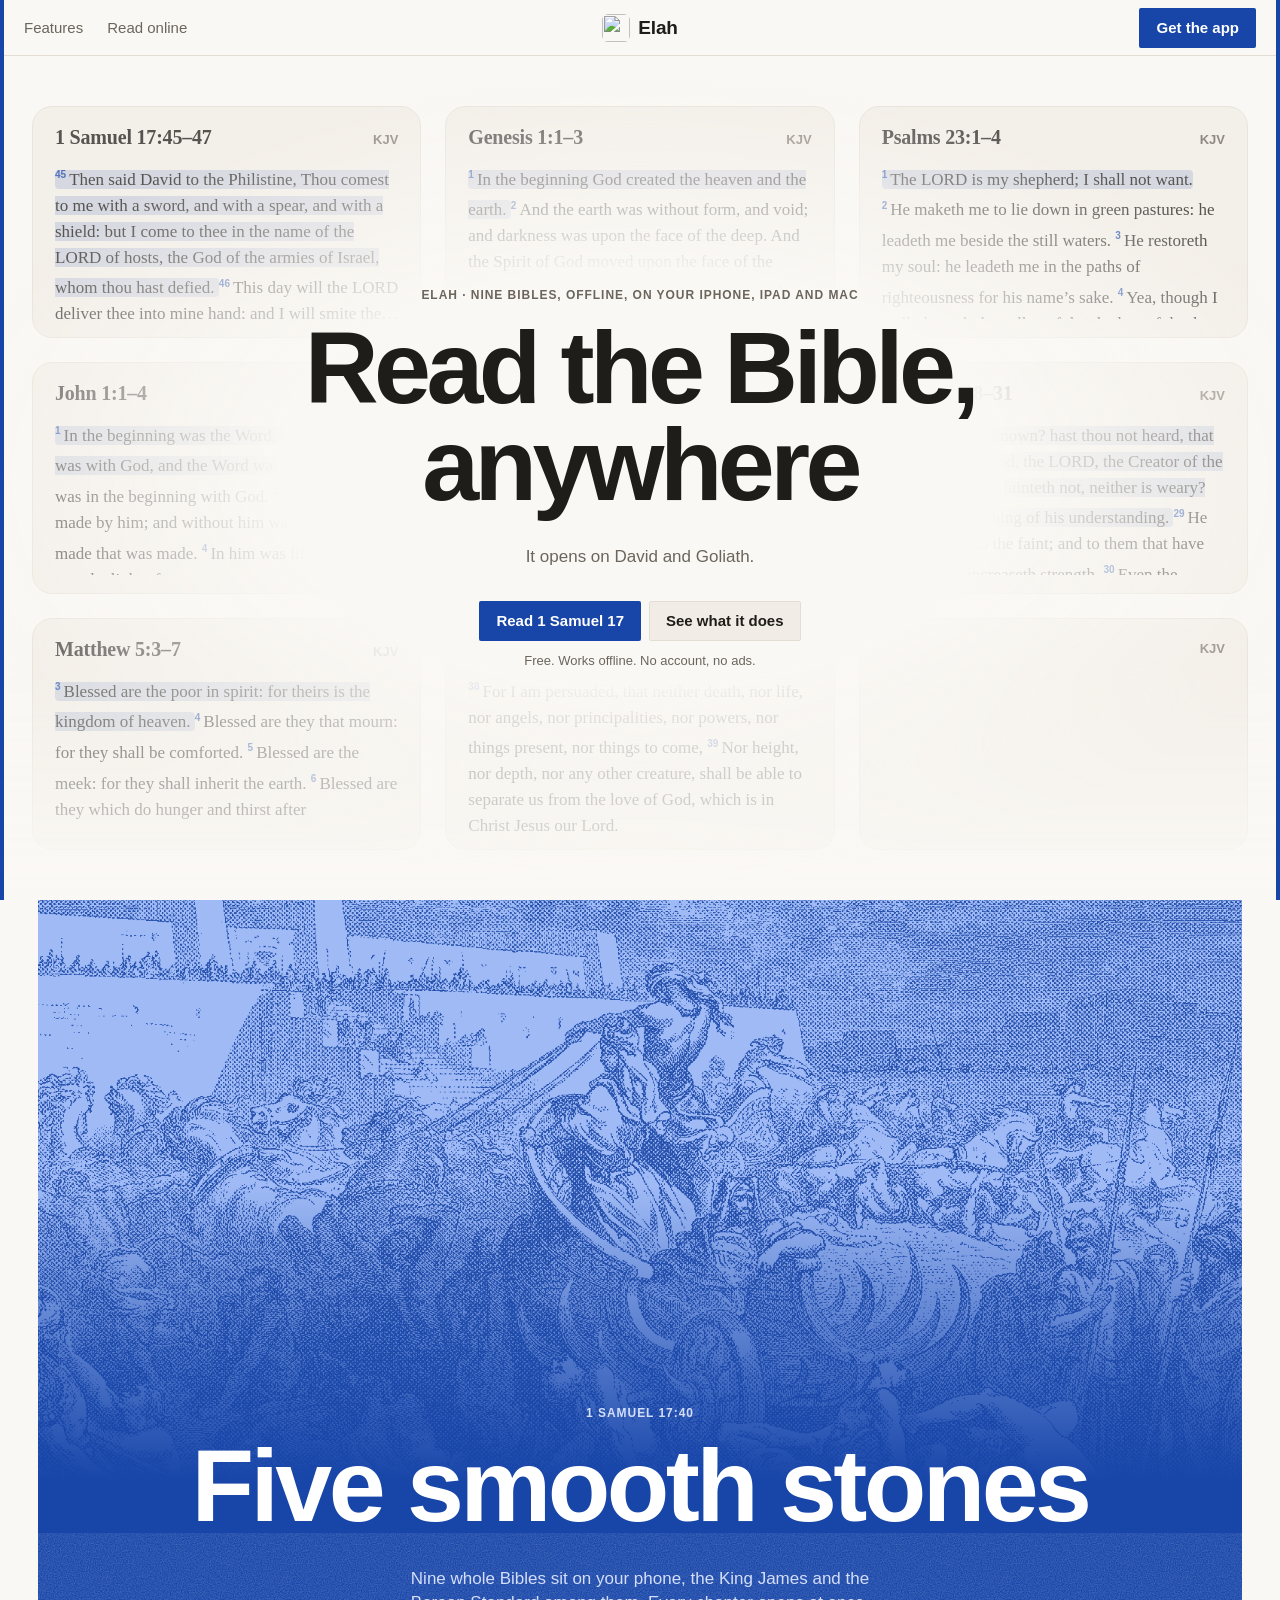
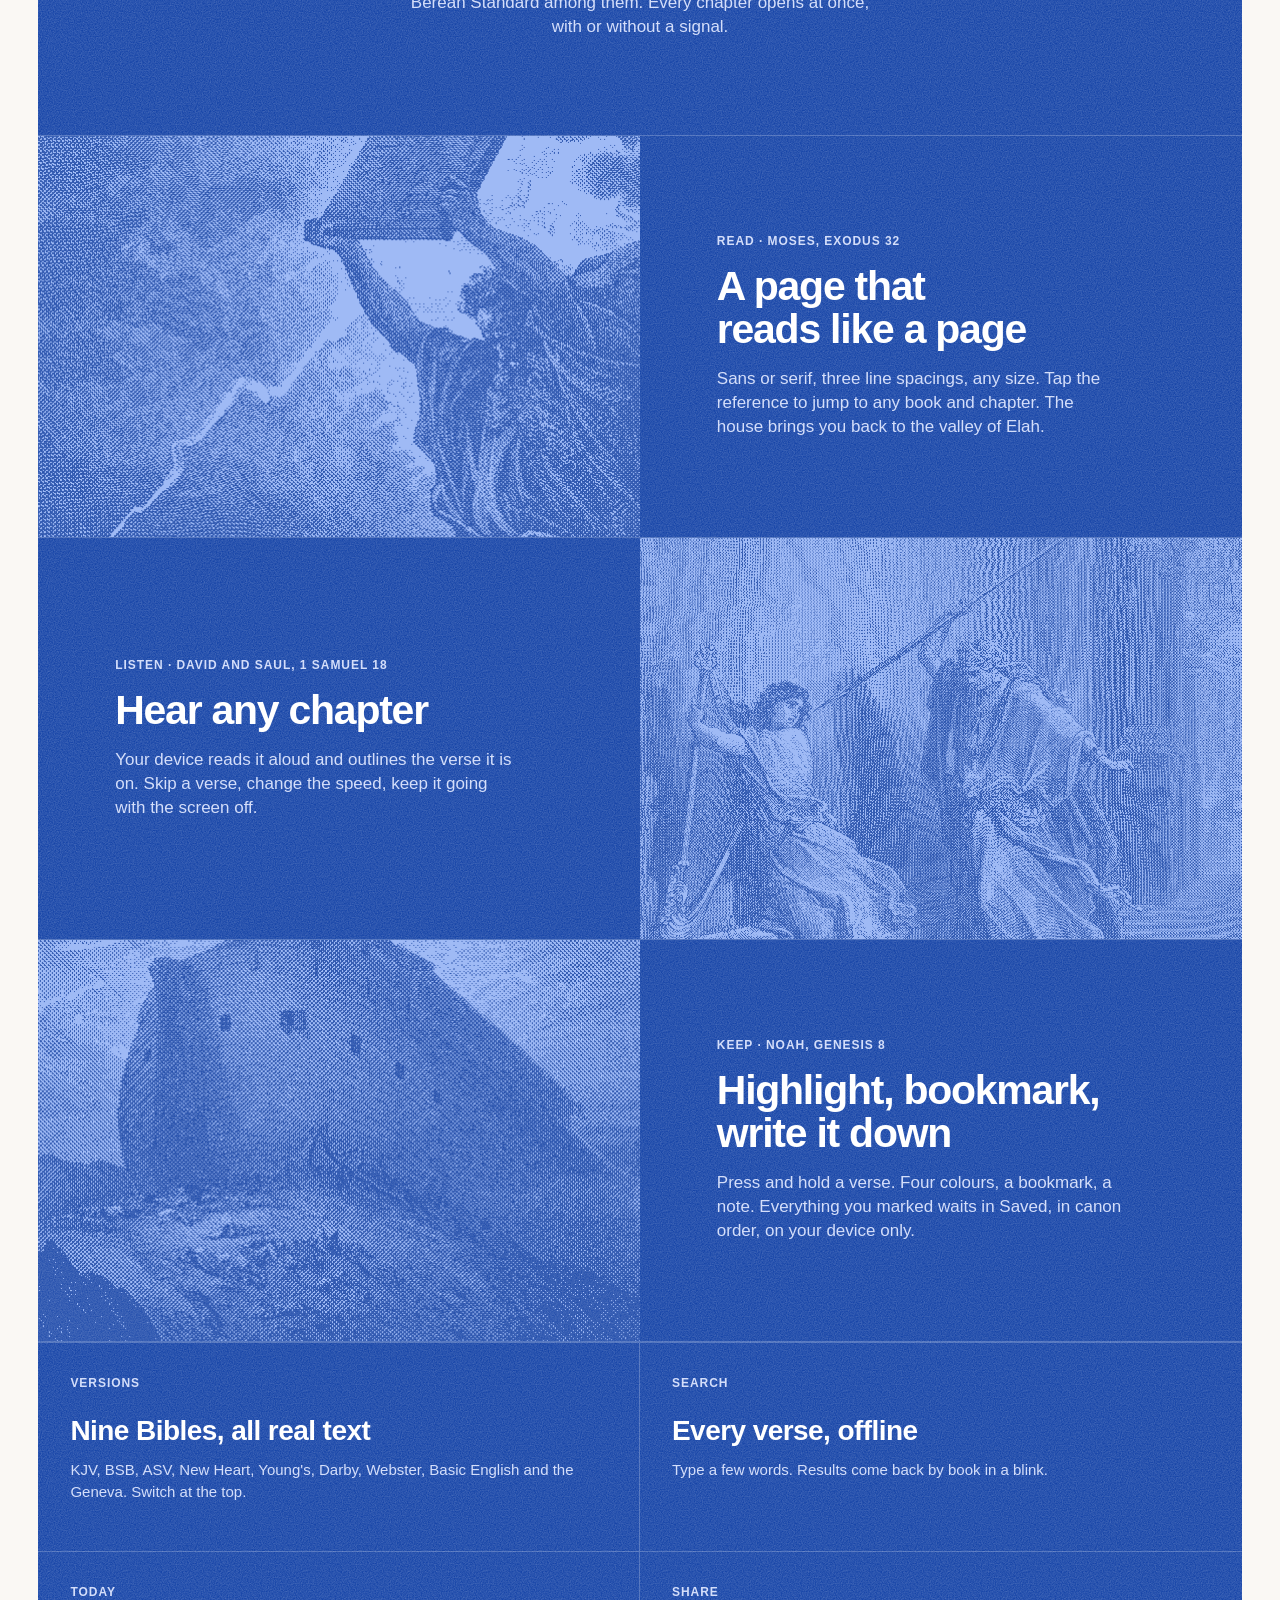
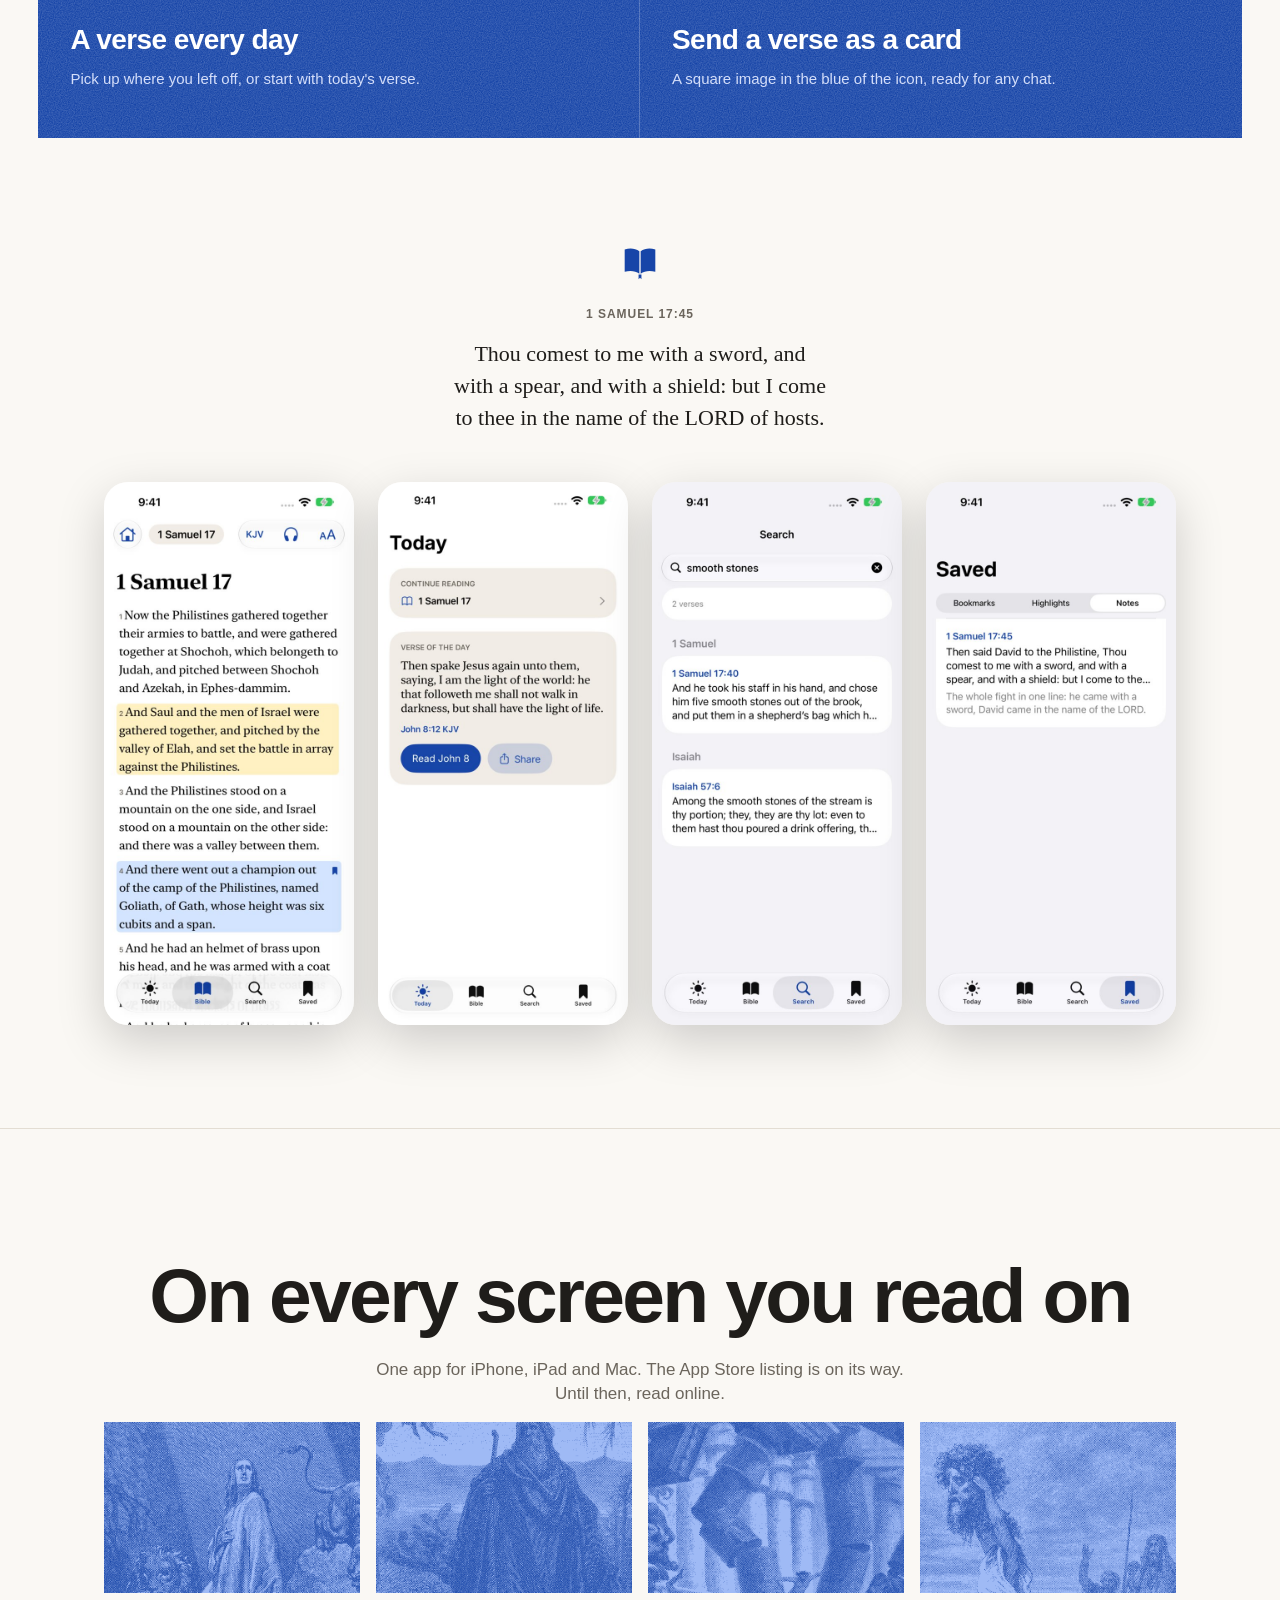
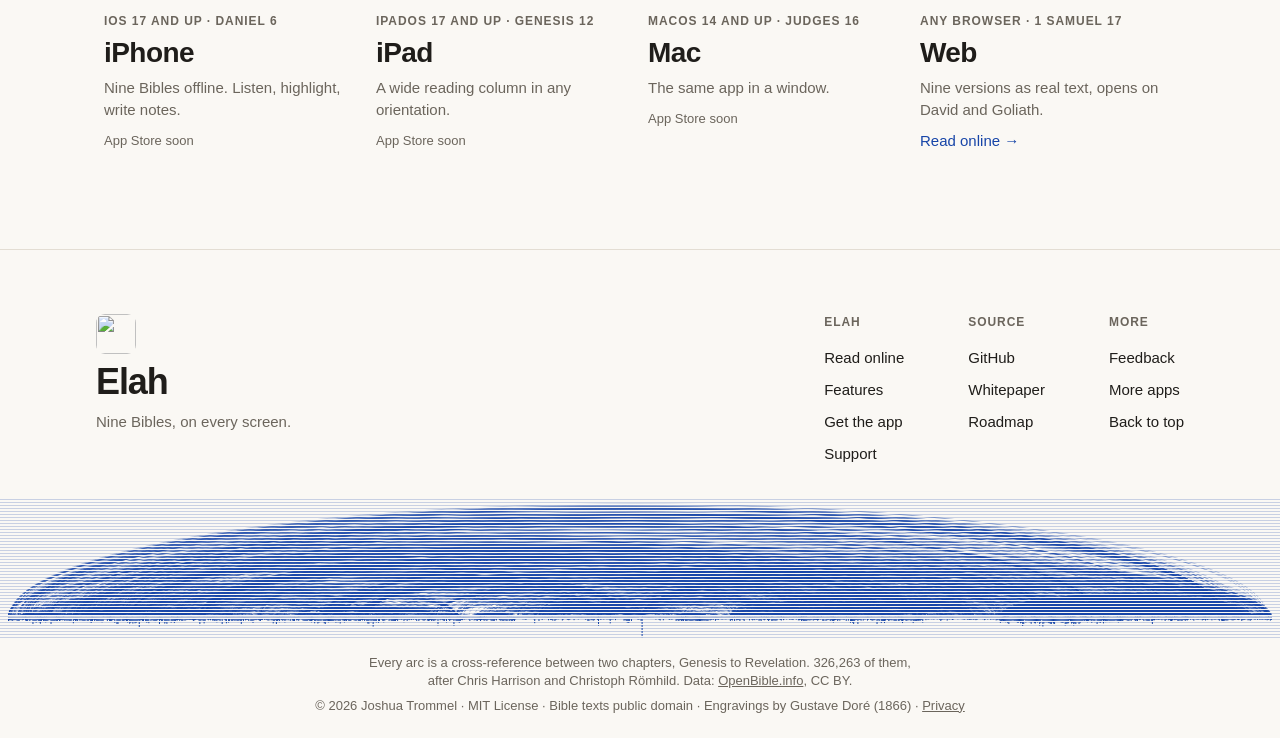
==== landing/index.html @ 19e059cd "Landing: the reader behind the hero, system font Real King James passages from the app's own text fi" ====
<!DOCTYPE html>
<html lang="en">
<head>
<meta charset="UTF-8">
<meta name="viewport" content="width=device-width, initial-scale=1.0, viewport-fit=cover">
<title>Elah. Nine Bibles, offline, on your iPhone, iPad and Mac.</title>
<meta name="description" content="Nine Bibles, offline, for iPhone, iPad and Mac: the King James, the Berean Standard and seven more. It opens on David and Goliath. Highlight, bookmark and add notes, search every verse, listen to any chapter. No account, no ads.">
<meta name="color-scheme" content="light dark">
<meta name="theme-color" content="#faf8f4" media="(prefers-color-scheme: light)">
<meta name="theme-color" content="#171614" media="(prefers-color-scheme: dark)">
<link rel="canonical" href="https://elah.jaybulb.com/">
<link rel="icon" href="favicon.svg" type="image/svg+xml">
<link rel="icon" href="favicon-32.png" sizes="32x32" type="image/png">
<link rel="apple-touch-icon" href="apple-touch-icon.png">
<meta property="og:type" content="website">
<meta property="og:site_name" content="Elah">
<meta property="og:title" content="Elah. Nine Bibles, offline, on your iPhone, iPad and Mac.">
<meta property="og:description" content="Opens on David and Goliath. Offline, no account, no ads.">
<meta property="og:url" content="https://elah.jaybulb.com/">
<meta name="twitter:card" content="summary">
<link rel="preload" href="fonts/ElahSans-Bold.woff2" as="font" type="font/woff2" crossorigin>
<link rel="stylesheet" href="tokens.css">
<link rel="stylesheet" href="landing.css">
<link rel="stylesheet" href="hero.css?v=1">
<script src="landing.js" defer></script>
</head>
<body>

<header class="nav" aria-label="Site">
  <nav class="nav-links" aria-label="Main">
    <a href="#features">Features</a>
    <a href="read">Read online</a>
  </nav>
  <a class="nav-brand" href="#top" aria-label="Elah home"><img src="icon.svg" alt="" width="28" height="28"><span>Elah</span></a>
  <div class="nav-end">
    <a class="btn btn-solid" href="#get">Get the app</a>
  </div>
</header>

<!-- Art, dithered to halftone by hand from Gustave Doré's Bible engravings (1866, public domain, via Wikimedia Commons):
     David Slays Goliath, Saul Attempts to Kill David, David Shows Saul How He Spared His Life, David Mourns the Death of Absalom. -->
<main id="top">
<section class="hero" id="hero">
  <div class="hero-bg" aria-hidden="true" inert><div class="ewall" id="ewall"></div></div>
  <div class="wrap center hero-copy">
    <p class="label">Elah &middot; Nine Bibles, offline, on your iPhone, iPad and Mac</p>
    <h1><a href="read">Read the Bible, anywhere</a></h1>
    <p class="lead">It opens on David and Goliath.</p>
    <div class="cta">
      <a class="btn btn-solid" href="read">Read 1 Samuel 17</a>
      <a class="btn btn-ghost" href="#features">See what it does</a>
    </div>
    <p class="fine">Free. Works offline. No account, no ads.</p>
  </div>
</section>

<section class="band" id="features">
  <div class="band-head">
    <div class="art band-art" style="--img: url(art/ammonites.png)" aria-hidden="true"></div>
    <div class="band-copy reveal">
      <p class="label">1 Samuel 17:40</p>
      <h2>Five smooth stones</h2>
      <p>Nine whole Bibles sit on your phone, the King James and the Berean Standard among them. Every chapter opens at once, with or without a signal.</p>
    </div>
  </div>
  <div class="frows">
    <article class="frow reveal"><div class="art" style="--img: url(art/c-moses.png)" aria-hidden="true"></div><div><p class="label">Read &middot; Moses, Exodus 32</p><h3>A page that reads like a page</h3><p>Sans or serif, three line spacings, any size. Tap the reference to jump to any book and chapter. The house brings you back to the valley of Elah.</p></div></article>
    <article class="frow reveal"><div class="art" style="--img: url(art/saul.png)" aria-hidden="true"></div><div><p class="label">Listen &middot; David and Saul, 1 Samuel 18</p><h3>Hear any chapter</h3><p>Your device reads it aloud and outlines the verse it is on. Skip a verse, change the speed, keep it going with the screen off.</p></div></article>
    <article class="frow reveal"><div class="art" style="--img: url(art/c-noah.png)" aria-hidden="true"></div><div><p class="label">Keep &middot; Noah, Genesis 8</p><h3>Highlight, bookmark, write it down</h3><p>Press and hold a verse. Four colours, a bookmark, a note. Everything you marked waits in Saved, in canon order, on your device only.</p></div></article>
  </div>
  <div class="cells">
      <article class="cell reveal"><p class="label">Versions</p><h3>Nine Bibles, all real text</h3><p>KJV, BSB, ASV, New Heart, Young's, Darby, Webster, Basic English and the Geneva. Switch at the top.</p></article>
      <article class="cell reveal"><p class="label">Search</p><h3>Every verse, offline</h3><p>Type a few words. Results come back by book in a blink.</p></article>
      <article class="cell reveal"><p class="label">Today</p><h3>A verse every day</h3><p>Pick up where you left off, or start with today's verse.</p></article>
      <article class="cell reveal"><p class="label">Share</p><h3>Send a verse as a card</h3><p>A square image in the blue of the icon, ready for any chat.</p></article>
  </div>
</section>

<section class="sec field" id="screens">
  <div class="wrap center">
    <div class="reveal">
      <i class="mark" aria-hidden="true"></i>
      <p class="label">1 Samuel 17:45</p>
      <p class="verse">Thou comest to me with a sword, and with a spear, and with a shield: but I come to thee in the name of the LORD of hosts.</p>
    </div>
  </div>
  <div class="shots reveal">
    <picture><source media="(prefers-color-scheme: dark)" srcset="shots/dark-bible.jpg"><img src="shots/light-bible.jpg" alt="1 Samuel 17 in the reader, with a highlight and a bookmark" width="600" height="1304" loading="lazy"></picture>
    <picture><source media="(prefers-color-scheme: dark)" srcset="shots/dark-today.jpg"><img src="shots/light-today.jpg" alt="Today: continue reading and the verse of the day" width="600" height="1304" loading="lazy"></picture>
    <picture><source media="(prefers-color-scheme: dark)" srcset="shots/dark-search.jpg"><img src="shots/light-search.jpg" alt="Search for smooth stones" width="600" height="1304" loading="lazy"></picture>
    <picture><source media="(prefers-color-scheme: dark)" srcset="shots/dark-saved.jpg"><img src="shots/light-saved.jpg" alt="Saved notes" width="600" height="1304" loading="lazy"></picture>
  </div>
</section>

<section class="sec plats" id="get">
  <div class="wrap center">
    <p class="label reveal">Get it</p>
    <h2 class="reveal">On every screen you read on</h2>
    <p class="body reveal">One app for iPhone, iPad and Mac. The App Store listing is on its way. Until then, read online.</p>
    <div class="prods">
      <article class="prod reveal"><div class="art prod-art" style="--img: url(art/c-daniel.png)" aria-hidden="true"></div><p class="label">iOS 17 and up &middot; Daniel 6</p><h3>iPhone</h3><p>Nine Bibles offline. Listen, highlight, write notes.</p><span class="soon">App Store soon</span></article>
      <article class="prod reveal"><div class="art prod-art" style="--img: url(art/c-abraham.png)" aria-hidden="true"></div><p class="label">iPadOS 17 and up &middot; Genesis 12</p><h3>iPad</h3><p>A wide reading column in any orientation.</p><span class="soon">App Store soon</span></article>
      <article class="prod reveal"><div class="art prod-art" style="--img: url(art/c-samson.png)" aria-hidden="true"></div><p class="label">macOS 14 and up &middot; Judges 16</p><h3>Mac</h3><p>The same app in a window.</p><span class="soon">App Store soon</span></article>
      <article class="prod reveal"><div class="art prod-art" style="--img: url(art/c-david.png)" aria-hidden="true"></div><p class="label">Any browser &middot; 1 Samuel 17</p><h3>Web</h3><p>Nine versions as real text, opens on David and Goliath.</p><a href="read">Read online &rarr;</a></article>
    </div>
  </div>
</section>
</main>

<footer class="foot" id="footer">
  <div class="foot-top">
    <div class="foot-brand"><img src="icon.svg" alt="" width="40" height="40"><b>Elah</b><p>Nine Bibles, on every screen.</p></div>
    <nav class="foot-cols" aria-label="Footer">
      <div><p class="label">Elah</p><a href="read">Read online</a><a href="#features">Features</a><a href="#get">Get the app</a><a href="support">Support</a></div>
      <div><p class="label">Source</p><a href="https://github.com/nulljosh/elah">GitHub</a><a href="https://github.com/nulljosh/elah/blob/main/WHITEPAPER.md">Whitepaper</a><a href="https://github.com/nulljosh/elah/blob/main/docs/roadmap.md">Roadmap</a></div>
      <div><p class="label">More</p><a href="mailto:trommatic@icloud.com?subject=Elah">Feedback</a><a href="https://jaybulb.com">More apps</a><a href="#top">Back to top</a></div>
    </nav>
  </div>
  <figure class="xref">
    <div class="word-band arc-band" aria-hidden="true"><canvas class="word-canvas"></canvas></div>
    <figcaption>Every arc is a cross-reference between two chapters, Genesis to Revelation. 326,263 of them, after Chris Harrison and Christoph Römhild. Data: <a href="https://www.openbible.info/labs/cross-references/">OpenBible.info</a>, CC BY.</figcaption>
  </figure>
  <p class="legal">&copy; 2026 Joshua Trommel &middot; MIT License &middot; Bible texts public domain &middot; Engravings by Gustave Doré (1866) &middot; <a href="privacy">Privacy</a></p>
</footer>

<script src="footer-band.js" defer></script>
<script src="hero.js?v=1" defer></script>
</body>
</html>
---- landing/tokens.css ----
/* Elah design tokens. One source for the landing and the docs; app/Sources/Theme.swift mirrors these.
   Shared system: 8 point grid, one radius set, 48 point capsule controls. The accent is the only colour Elah owns. */

:root {
  /* colour */
  --accent: #1745a8;          /* actions, links, focus ring; 8:1 on paper */
  --btn: #1745a8;             /* solid buttons, white label */
  --frame: #1745a8;
  --band: #1745a8;            /* full-bleed blue sections */
  --band-sub: #d4defa;        /* secondary text on the band, AA */
  --band-art: #9fbaf5;        /* engravings on the band */
  --band-line: rgba(255, 255, 255, .22);
  --accent-light: #4f8df0;    /* icon gradient top */
  --accent-deep: #1745a8;     /* icon gradient bottom */
  --accent-ring: color-mix(in srgb, #1745a8 30%, transparent);
  --ring: var(--accent-ring);
  --bg: #faf8f4;              /* warm paper */
  --surface: #f1ede6;
  --line: #e3ddd3;
  --text: #1f1d1a;
  --text2: #6b655c;
  --sub: #6b655c;

  /* type: the system font, bold (Elah Sans retired 2026-11-01); verses in the system serif */
  --font: -apple-system, BlinkMacSystemFont, "SF Pro Text", "Helvetica Neue", Helvetica, Arial, sans-serif;
  --display: var(--font);
  --serif: ui-serif, "New York", Georgia, serif;   /* the verses themselves */
  --size-display: 64px;       /* hero: 64 line */
  --size-title: 34px;         /* section heads: 40 line */
  --size-headline: 20px;      /* card heads: 28 line */
  --size-body: 17px;          /* 24 line */
  --size-footnote: 13px;      /* 16 line */

  /* space: the 8 point grid */
  --s1: 4px; --s2: 8px; --s3: 12px; --s4: 16px; --s5: 24px; --s6: 32px; --s7: 48px;
  --sp-1: 4px; --sp-2: 8px; --sp-3: 12px; --sp-4: 16px; --sp-5: 24px; --sp-6: 32px; --sp-7: 48px; --sp-8: 64px; --sp-9: 96px;
  --page: 20px;
  --measure: 680px;
  --wrap: 1120px;

  /* shape */
  --control: 48px;
  --r-card: 28px;
  --r-group: 20px;
  --r-pill: 999px;
  --r-sq: 2px;                /* landing buttons and panels */
  --r-icon: 22.5%;
  --motion: .2s ease;
  --ease: .2s ease;

  --scan: repeating-linear-gradient(to bottom, #000 0 1.5px, transparent 1.5px 3px);
  --grain: url("data:image/svg+xml,%3Csvg xmlns='http://www.w3.org/2000/svg' width='180' height='180'%3E%3Cfilter id='n'%3E%3CfeTurbulence type='fractalNoise' baseFrequency='.85' numOctaves='3' stitchTiles='stitch'/%3E%3CfeColorMatrix values='0 0 0 0 1 0 0 0 0 1 0 0 0 0 1 .28 0 0 0 -.06'/%3E%3C/filter%3E%3Crect width='100%25' height='100%25' filter='url(%23n)'/%3E%3C/svg%3E");
}

@media (prefers-color-scheme: dark) {
  :root {
    --accent: #6ea8ff;
    --btn: #2f66d0;
    --frame: #2f66d0;
    --band: #12347f;
    --band-sub: #c9d6fb;
    --band-art: #7d9df0;
    --accent-ring: color-mix(in srgb, #6ea8ff 30%, transparent);
    --bg: #171614;            /* warm graphite */
    --surface: #211f1c;
    --line: #33302b;
    --text: #f3efe8;
    --text2: #9a948a;
    --sub: #9a948a;
  }
}
---- landing/landing.css ----
/* Elah landing, on the shared Hermes layout: warm paper, a blue band of Doré engravings, a valley scene in the footer.
   tiny caps labels, small square buttons, and one full-bleed blue band where the 1878 engraving sits in scanlines.
   Every colour, both faces and the radii come from tokens.css (copied from brand/ at deploy, shared with the app). */
:root {
  --scan: repeating-linear-gradient(to bottom, #000 0 1.5px, transparent 1.5px 3px);  /* scanlines for the engravings */
  /* film grain: white fractal noise, laid over every blue surface */
  --grain: url("data:image/svg+xml,%3Csvg xmlns='http://www.w3.org/2000/svg' width='180' height='180'%3E%3Cfilter id='n'%3E%3CfeTurbulence type='fractalNoise' baseFrequency='.85' numOctaves='3' stitchTiles='stitch'/%3E%3CfeColorMatrix values='0 0 0 0 1 0 0 0 0 1 0 0 0 0 1 .28 0 0 0 -.06'/%3E%3C/filter%3E%3Crect width='100%25' height='100%25' filter='url(%23n)'/%3E%3C/svg%3E");
}
/* Halftone art: each image is a dot mask (art/*.png, dithered from public domain works), tinted with --band-art */
.art { position: relative; overflow: hidden; background: var(--grain), var(--band); }
.art::before { content: ""; position: absolute; inset: 0; background: var(--band-art); -webkit-mask: var(--img) center / cover no-repeat; mask: var(--img) center / cover no-repeat; }
* { box-sizing: border-box; margin: 0; }
html { scroll-behavior: smooth; }
body { font-family: var(--font); font-size: var(--size-body); line-height: 24px; color: var(--text); background: var(--bg); -webkit-font-smoothing: antialiased; }
a { color: inherit; }
code { font-size: .9em; padding: 2px 6px; border-radius: var(--r-sq); background: var(--surface); }
.wrap { max-width: var(--wrap); margin: 0 auto; padding: 0 var(--sp-5); }
.center { text-align: center; }

h1, h2, h3 { text-wrap: balance; }
/* the book mark, in the accent, over a section title */
.mark { display: block; width: 56px; height: 56px; margin: 0 auto var(--sp-4); background: var(--accent); -webkit-mask: url(mark.svg) center / contain no-repeat; mask: url(mark.svg) center / contain no-repeat; }
h1 { font-size: clamp(48px, 8vw, 120px); line-height: .95; font-weight: 700; letter-spacing: -.045em; }
h2 { font-size: clamp(44px, 6vw, 96px); line-height: 1; font-weight: 700; letter-spacing: -.035em; }
h3 { font-size: 28px; line-height: 32px; font-weight: 600; letter-spacing: -.02em; }
.label { font-size: 12px; line-height: 16px; font-weight: 600; letter-spacing: .08em; text-transform: uppercase; color: var(--sub); margin-bottom: var(--sp-4); }

.btn { height: 40px; padding: 0 var(--sp-4); border-radius: var(--r-sq); display: inline-flex; align-items: center; font-weight: 600; font-size: 15px; text-decoration: none; border: 1px solid transparent; transition: background var(--motion), color var(--motion), border-color var(--motion); }
.btn-solid { background: var(--btn); color: #fff; }
.btn-solid:hover { background: color-mix(in srgb, var(--btn) 82%, #fff); }
.btn-ghost { background: var(--surface); color: var(--text); border-color: var(--line); }
.btn-ghost:hover { border-color: var(--text); }
.btn:focus-visible, .foot-cols a:focus-visible, .prod a:focus-visible, .nav-brand:focus-visible, .nav-links a:focus-visible { outline: 3px solid var(--ring); outline-offset: 2px; }

.nav { position: sticky; top: 0; z-index: 10; display: grid; grid-template-columns: 1fr auto 1fr; align-items: center; gap: var(--sp-5); height: 56px; padding: 0 var(--sp-5); background: color-mix(in srgb, var(--bg) 88%, transparent); backdrop-filter: blur(20px); -webkit-backdrop-filter: blur(20px); border-bottom: 1px solid var(--line); }
.nav-brand { display: flex; align-items: center; gap: var(--sp-2); font-weight: 700; font-size: 19px; letter-spacing: -.01em; text-decoration: none; }
.nav-brand img { width: 28px; height: 28px; border-radius: var(--r-icon); }
.nav-links, .nav-get { display: flex; gap: var(--sp-5); font-size: 15px; font-weight: 500; }
.nav-links a, .nav-get { text-decoration: none; color: var(--sub); }
.nav-links a:hover, .nav-get:hover { color: var(--text); }
.nav-brand { grid-column: 2; }
.nav-end { grid-column: 3; justify-self: end; display: flex; align-items: center; gap: var(--sp-5); }
/* the thin blue frame down both edges of the window */
@media (min-width: 900px) { body::after { content: ""; position: fixed; inset: 0; border-inline: 4px solid var(--frame); pointer-events: none; z-index: 30; } }

.hero { padding: var(--sp-9) 0 var(--sp-8); }
.lead { max-width: 560px; margin: var(--sp-6) auto 0; color: var(--sub); }
.cta { display: flex; flex-wrap: wrap; gap: var(--sp-2); margin-top: var(--sp-6); }
.center .cta { justify-content: center; }
.fine { margin-top: var(--sp-3); font-size: var(--size-footnote); line-height: 16px; color: var(--sub); }

/* the live window: same layout as the Mac app */
.demo-wrap { margin: var(--sp-8) clamp(0px, 3vw, 44px) 0; }
.stage { position: relative; overflow: hidden; background: var(--grain), var(--band); padding: clamp(24px, 6vw, 96px) clamp(12px, 7vw, 128px); }
.stage-art { position: absolute; inset: 0; }
.shot { position: relative; display: block; width: 100%; max-width: 1040px; height: auto; margin: 0 auto; border-radius: 10px; box-shadow: 0 24px 64px rgba(0, 0, 0, .28); }
.term-stage .stage-art { color: var(--band-art); opacity: .65; -webkit-mask-image: var(--scan); mask-image: var(--scan); background: none; }
.term-stage .stage-art::before { content: none; }
.term-stage .stage-art svg { display: block; width: 100%; height: 100%; }
.demo-hint { margin-top: var(--sp-3); font-size: var(--size-footnote); color: var(--sub); text-align: center; }

/* The blue band: the engraving in scanlines beside the section head, then the six features as ruled cells */
.band { margin: 0 clamp(0px, 3vw, 44px); background: var(--grain), var(--band); color: #fff; overflow: hidden; }
.band .label { color: var(--band-sub); }
.band-head { text-align: center; }
.band-art { aspect-ratio: 19 / 10; max-height: 86vh; width: 100%; background: none; }
.band-copy { position: relative; margin-top: -10vw; padding: 0 var(--sp-5) var(--sp-9); }
.band-copy h2 { font-size: clamp(48px, 8vw, 128px); line-height: .95; }
.band-copy p:last-child { margin: var(--sp-6) auto 0; max-width: 480px; color: var(--band-sub); }
.frows { border-top: 1px solid var(--band-line); }
.frow { display: grid; grid-template-columns: 1fr 1fr; align-items: center; border-bottom: 1px solid var(--band-line); }
.frow .art { aspect-ratio: 3 / 2; background: var(--grain), color-mix(in srgb, #fff 6%, var(--band)); }
.frow:nth-child(even) .art { order: 2; }
.frow > div:not(.art) { padding: var(--sp-7) clamp(24px, 6vw, 96px); max-width: 560px; }
.frow h3 { font-size: clamp(32px, 3.2vw, 48px); line-height: 1.05; font-weight: 700; letter-spacing: -.03em; }
.frow p:last-child { margin-top: var(--sp-4); color: var(--band-sub); }
.cells { display: grid; grid-template-columns: repeat(2, 1fr); border-top: 1px solid var(--band-line); }
.cell { padding: var(--sp-6) var(--sp-6) var(--sp-7); border-right: 1px solid var(--band-line); border-bottom: 1px solid var(--band-line); }
.cell:nth-child(2n) { border-right: 0; }
.cell:nth-last-child(-n+2) { border-bottom: 0; }
.cell .label { margin-bottom: var(--sp-5); }
.cell p:last-child { margin-top: var(--sp-3); color: var(--band-sub); font-size: 15px; line-height: 22px; }

.sec { padding: var(--sp-9) 0; }
.body { color: var(--sub); margin-top: var(--sp-5); max-width: 560px; }
.center .body { margin-left: auto; margin-right: auto; }
.term-stage { margin-top: var(--sp-7); }
.term { position: relative; max-width: 680px; margin: 0 auto; text-align: left; border-radius: 4px; background: var(--bg); border: 1px solid var(--line); padding: var(--sp-5); }
/* three product cards, each with its own crop of the engraving */
.prods { display: grid; grid-template-columns: repeat(3, 1fr); gap: var(--sp-4); margin-top: var(--sp-4); text-align: left; }
.prod { display: grid; align-content: start; gap: var(--sp-2); }
.prod-art { margin: 0 0 var(--sp-3); aspect-ratio: 3 / 2; }
.prod .label { margin-bottom: 0; }
.prod p:not(.label) { color: var(--sub); font-size: 15px; line-height: 22px; }
.prod a { color: var(--accent); font-size: 15px; text-decoration: none; }
.prod a:hover { text-decoration: underline; }
.term pre { font: 13px/20px ui-monospace, SFMono-Regular, Menlo, monospace; overflow-x: auto; }
.term .dim { color: var(--sub); }
.term figcaption { margin-top: var(--sp-3); font-size: var(--size-footnote); color: var(--sub); }
.plats { border-top: 1px solid var(--line); }
.plat-row { display: flex; justify-content: center; margin-top: var(--sp-7); }
.plat-row > div { max-width: 440px; padding: var(--sp-6); border-radius: 4px; border: 1px solid var(--line); display: grid; gap: var(--sp-2); justify-items: center; }
.plat-row small { font-size: 12px; font-weight: 600; letter-spacing: .08em; text-transform: uppercase; color: var(--sub); }
.plat-row b { font-weight: 700; font-size: 36px; line-height: 44px; letter-spacing: -.03em; }
.plat-row p { color: var(--sub); font-size: 15px; line-height: 22px; margin-bottom: var(--sp-3); }

/* Footer: brand and link columns, the valley of Elah drawn live, one fine line */
.foot { text-align: center; padding: var(--sp-8) var(--sp-4) var(--sp-5); background: var(--bg); overflow: hidden; border-top: 1px solid var(--line); }
.foot-top { max-width: var(--wrap); margin: 0 auto; padding: 0 var(--sp-4); display: flex; flex-wrap: wrap; justify-content: space-between; gap: var(--sp-7); text-align: left; }
.foot-brand { display: grid; gap: var(--sp-2); align-content: start; }
.foot-brand img { border-radius: var(--r-icon); }
.foot-brand b { font-weight: 700; font-size: 36px; line-height: 40px; letter-spacing: -.03em; }
.foot-brand p { color: var(--sub); font-size: 15px; }
.foot-cols { display: flex; flex-wrap: wrap; gap: var(--sp-8); }
.foot-cols div { display: grid; gap: var(--sp-2); align-content: start; }
.foot-cols .label { margin-bottom: var(--sp-2); }
/* Each link is a 44px tap target; the negative margin keeps the 24px line pitch. */
.foot-cols a { display: flex; align-items: center; min-height: 44px; margin: -10px 0; color: var(--text); text-decoration: none; font-size: 15px; }
.foot-cols a:hover { color: var(--accent); }
.word-band { color: var(--accent); position: relative; width: 100vw; margin: var(--sp-6) 0 0 calc(50% - 50vw); height: clamp(120px, 16vw, 220px); }
.word-canvas { position: absolute; inset: 0; width: 100%; height: 100%; display: none; }
.word-band.live .word-canvas { display: block; }
.legal { margin-top: var(--sp-2); font-size: var(--size-footnote); line-height: 16px; color: var(--sub); text-wrap: balance; }

/* Docs page: a band head with Piranesi's stairs, a sticky contents column, then numbered sections */
.docs-head { position: relative; margin-top: 0; }
.docs-art { position: absolute; inset: 0; background: none; opacity: .9; }
.docs-title { position: relative; padding: var(--sp-9) var(--sp-5); text-align: center; }
.docs-title h1 { font-size: clamp(96px, 13vw, 200px); line-height: 1; }
.docs-title p:last-child { margin-top: var(--sp-4); color: var(--band-sub); }
.docs { max-width: var(--wrap); margin: 0 auto; padding: var(--sp-8) var(--sp-5) var(--sp-9); display: grid; grid-template-columns: 180px minmax(0, 1fr); gap: var(--sp-8); }
.toc { position: sticky; top: 88px; align-self: start; display: grid; gap: var(--sp-3); font-size: 15px; font-weight: 500; }
.toc a { color: var(--sub); text-decoration: none; }
.toc a:hover { color: var(--text); }
.doc { max-width: 720px; display: grid; gap: var(--sp-8); }
.doc section { display: grid; gap: var(--sp-4); justify-items: start; scroll-margin-top: 88px; }
.doc h2 { font-size: clamp(44px, 5vw, 72px); margin-bottom: var(--sp-2); }
.doc .label { margin-bottom: 0; }
.doc p { color: var(--sub); }
.doc a:not(.btn) { color: var(--accent); }
.code { width: 100%; font: 13px/20px ui-monospace, SFMono-Regular, Menlo, monospace; padding: var(--sp-4); border: 1px solid var(--line); border-radius: 4px; background: var(--surface); overflow-x: auto; white-space: pre; }
.defs { width: 100%; display: grid; grid-template-columns: max-content 1fr; border-top: 1px solid var(--line); }
.defs dt, .defs dd { margin: 0; padding: var(--sp-3) 0; border-bottom: 1px solid var(--line); }
.defs dt { font-weight: 600; padding-right: var(--sp-6); }
.defs dd { color: var(--sub); }
.faq { grid-template-columns: 1fr; }
.privacy { grid-template-columns: minmax(0, 1fr); max-width: 760px; }
.doc-h1 { font-size: clamp(56px, 8vw, 104px); line-height: .95; margin-bottom: var(--sp-3); }
.legal a { color: inherit; }
.faq dt { border-bottom: 0; padding-bottom: 0; }

.js .reveal { opacity: 0; transform: translateY(16px); transition: opacity .5s ease, transform .5s ease; }
.js .reveal.in { opacity: 1; transform: none; }

@media (max-width: 900px) {
  .frow { grid-template-columns: 1fr; }
  .docs { grid-template-columns: 1fr; gap: var(--sp-6); }
  .toc { position: static; grid-auto-flow: column; overflow-x: auto; gap: var(--sp-4); white-space: nowrap; }
  .defs { grid-template-columns: 1fr; }
  .defs dt { border-bottom: 0; padding-bottom: 0; }
  .frow:nth-child(even) .art { order: 0; }
  .frow > div:not(.art) { padding: var(--sp-6) var(--sp-5) var(--sp-7); }
  .band-copy { margin-top: -14vw; }
  .cells { grid-template-columns: 1fr 1fr; }
  .cell, .cell:nth-child(3n), .cell:nth-last-child(-n+3) { border-right: 1px solid var(--band-line); border-bottom: 1px solid var(--band-line); }
  .cell:nth-child(2n) { border-right: 0; }
  .cell:nth-last-child(-n+2) { border-bottom: 0; }
  .prods { grid-template-columns: 1fr; gap: var(--sp-6); }
}
@media (max-width: 600px) {
  .nav-links, .nav-get { display: none; }
  .wrap { padding: 0 var(--sp-4); }
  .hero { padding-top: var(--sp-8); }
  .cells { grid-template-columns: 1fr; }
  .cell, .cell:nth-child(2n), .cell:nth-child(3n), .cell:nth-last-child(-n+2) { border-right: 0; border-bottom: 1px solid var(--band-line); padding: var(--sp-5); }
  .cell:last-child { border-bottom: 0; }
  .foot { padding-top: var(--sp-7); }
  .foot-top { row-gap: var(--sp-5); }
  .foot-brand { display: flex; flex-wrap: wrap; align-items: center; gap: var(--sp-2) var(--sp-3); }
  .foot-brand p { flex-basis: 100%; }
  .foot-cols { gap: var(--sp-6); }
  .foot-cols div { gap: 0; }
}
@media (prefers-reduced-motion: reduce) {
  html { scroll-behavior: auto; }
  .js .reveal { opacity: 1; transform: none; transition: none; }
  .btn, .row { transition: none; }
}

.shots { display: grid; grid-template-columns: repeat(4, 1fr); gap: var(--sp-5); max-width: var(--wrap); margin: var(--sp-7) auto 0; padding: 0 var(--sp-5); }
.shots img { width: 100%; height: auto; border-radius: 24px; box-shadow: 0 16px 48px rgba(0, 0, 0, .18); }
@media (max-width: 760px) { .shots { grid-template-columns: repeat(2, 1fr); } }
.verse { font-family: var(--serif); font-size: 22px; line-height: 32px; max-width: 34ch; margin: 0 auto; }

/* fade the bottom of the band engraving into the band so the giant title reads */
.band-art::after { content: ""; position: absolute; inset: 0; background: linear-gradient(transparent 45%, var(--band) 92%); }

.nav-end .btn { white-space: nowrap; }
.xref { margin: 0; }
.xref .word-band { height: 140px; }
.glyph-band { height: clamp(110px, 16vw, 220px); }
.xref figcaption { max-width: 560px; margin: var(--sp-4) auto 0; font-size: var(--size-footnote); line-height: 18px; color: var(--sub); }
.xref figcaption a { color: inherit; }
.prods { grid-template-columns: repeat(4, 1fr); }
.prod .soon { font-size: var(--size-footnote); color: var(--sub); }
@media (max-width: 900px) { .prods { grid-template-columns: repeat(2, 1fr); } }
.hero h1 a { color: inherit; text-decoration: none; }
---- landing/hero.css ----
/* Hero: Elah's reader behind the copy. Real KJV passages read aloud verse by verse with the reader's highlight;
   blended into the page, parallax in hero.js. */
.hero { position: relative; isolation: isolate; overflow: hidden; min-height: calc(100svh - 56px); display: grid; align-items: center; padding: var(--sp-8) 0; }
.hero-copy { position: relative; z-index: 2; }
.hero::before { content: ""; position: absolute; inset: 0; z-index: 1; pointer-events: none; background: radial-gradient(ellipse 56% 48% at 50% 50%, var(--bg) 50%, transparent 100%); }
.hero::after { content: ""; position: absolute; left: 0; right: 0; bottom: 0; height: 28%; z-index: 1; pointer-events: none; background: linear-gradient(transparent, var(--bg)); }
.hero-bg { position: absolute; inset: 0; z-index: 0; pointer-events: none; transform: translate3d(0, var(--py, 0), 0); will-change: transform; }
.hero h1 a { color: inherit; text-decoration: none; }
.ewall { height: 100%; max-width: 1440px; margin: 0 auto; padding: var(--sp-6); display: grid; grid-template-columns: repeat(3, 1fr); grid-auto-rows: 232px; gap: var(--sp-5); align-content: center; opacity: .75; text-align: left; }
.ec { background: var(--surface); border: 1px solid var(--line); border-radius: 20px; padding: 18px 22px; overflow: hidden; display: flex; flex-direction: column; gap: 10px; }
.ec-hd { display: flex; justify-content: space-between; align-items: baseline; font-size: 13px; font-weight: 600; color: var(--sub); }
.ec-hd b { font-family: var(--serif); font-size: 20px; font-weight: 700; color: var(--text); letter-spacing: -.01em; }
.ec-txt { font-family: var(--serif); font-size: 17px; line-height: 26px; color: var(--text); overflow: hidden; display: -webkit-box; -webkit-line-clamp: 6; -webkit-box-orient: vertical; }
.ec-txt sup { font-family: var(--font); font-size: 10px; font-weight: 700; color: var(--accent); margin-right: 3px; }
.ec-txt span { border-radius: 4px; transition: background .4s ease; }
.ec-txt span.on { background: color-mix(in srgb, var(--accent) 18%, transparent); }
@media (max-width: 900px) { .ewall { grid-template-columns: repeat(2, 1fr); } }
@media (max-width: 560px) { .ewall { grid-template-columns: 1fr; padding: var(--sp-4); grid-auto-rows: 180px; align-content: start; padding-top: 24px; opacity: .55; } .hero::before { background: radial-gradient(ellipse 120% 46% at 50% 50%, var(--bg) 62%, transparent 100%); } }
@media (max-width: 600px) { .nav { grid-template-columns: auto 1fr; } .nav-brand { grid-column: 1; } .nav-end { grid-column: 2; justify-self: end; } }
@media (prefers-reduced-motion: reduce) { .ec-txt span { transition: none; } }
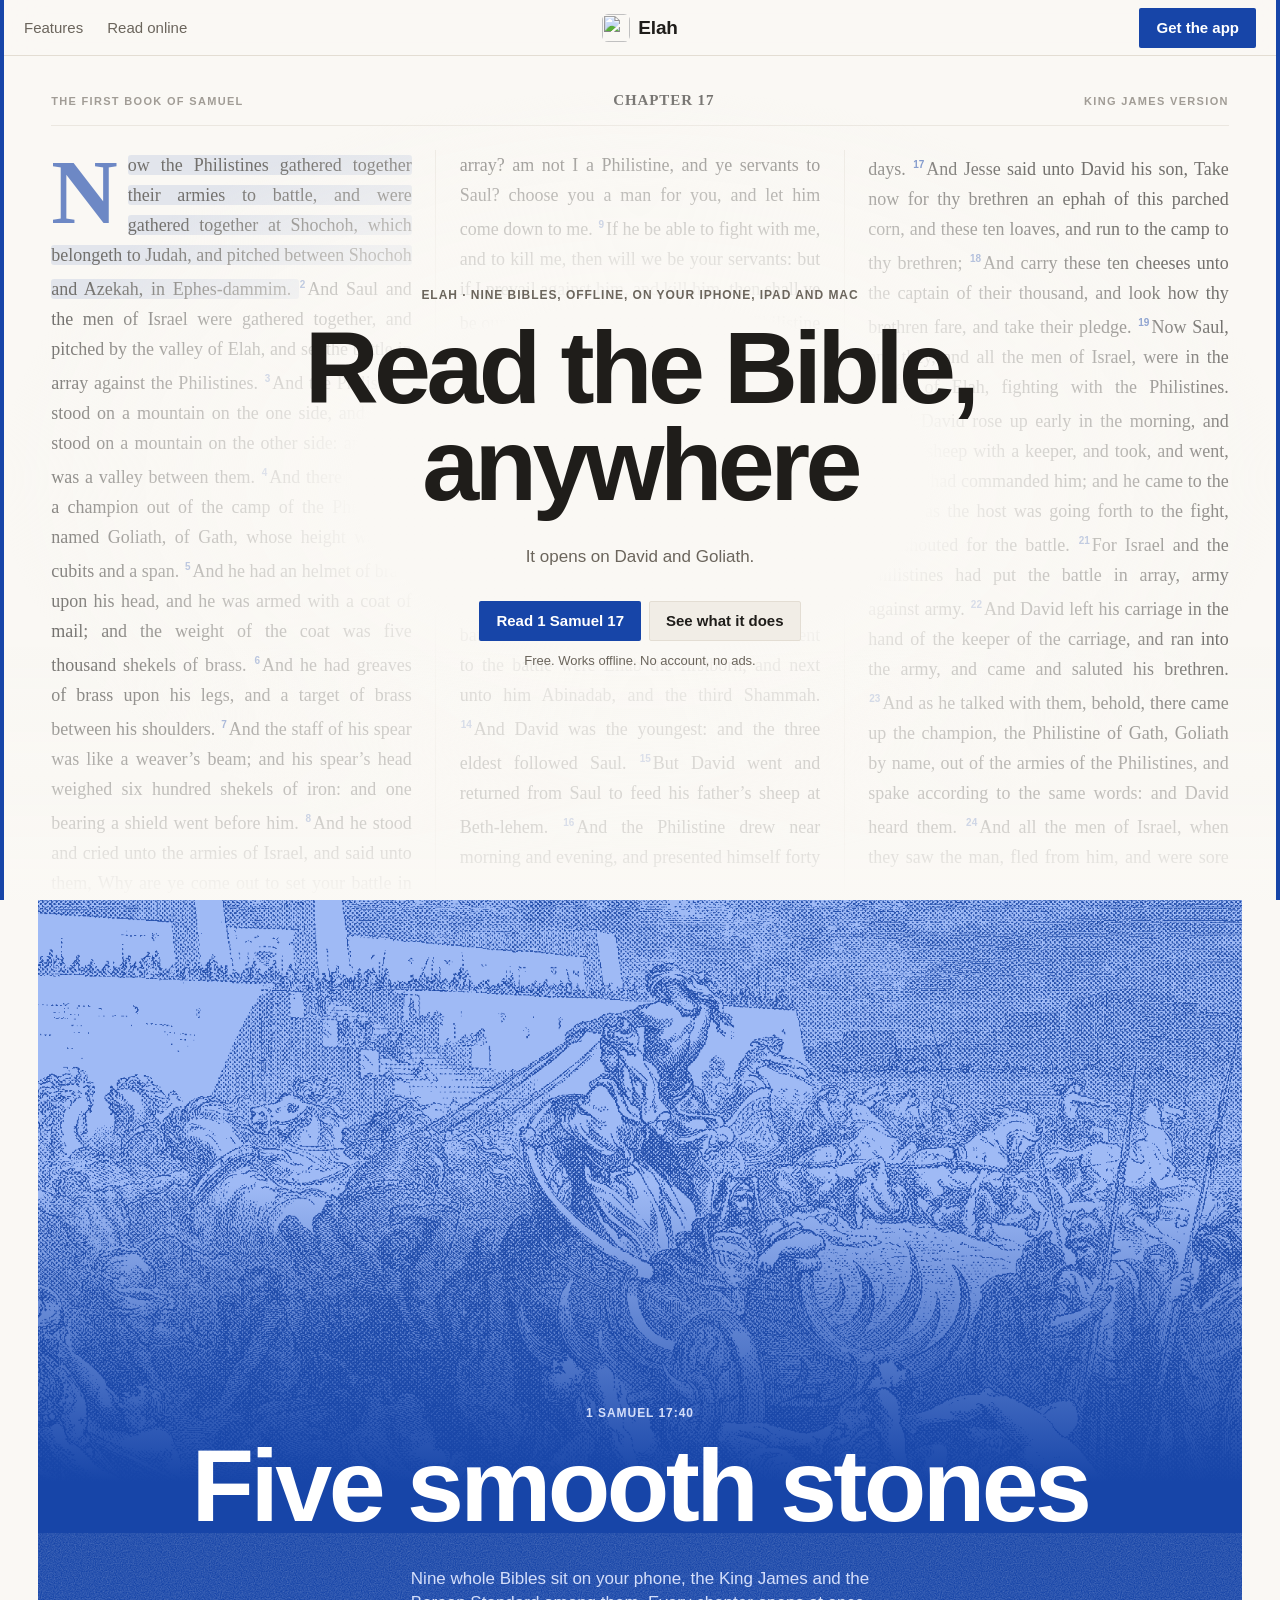
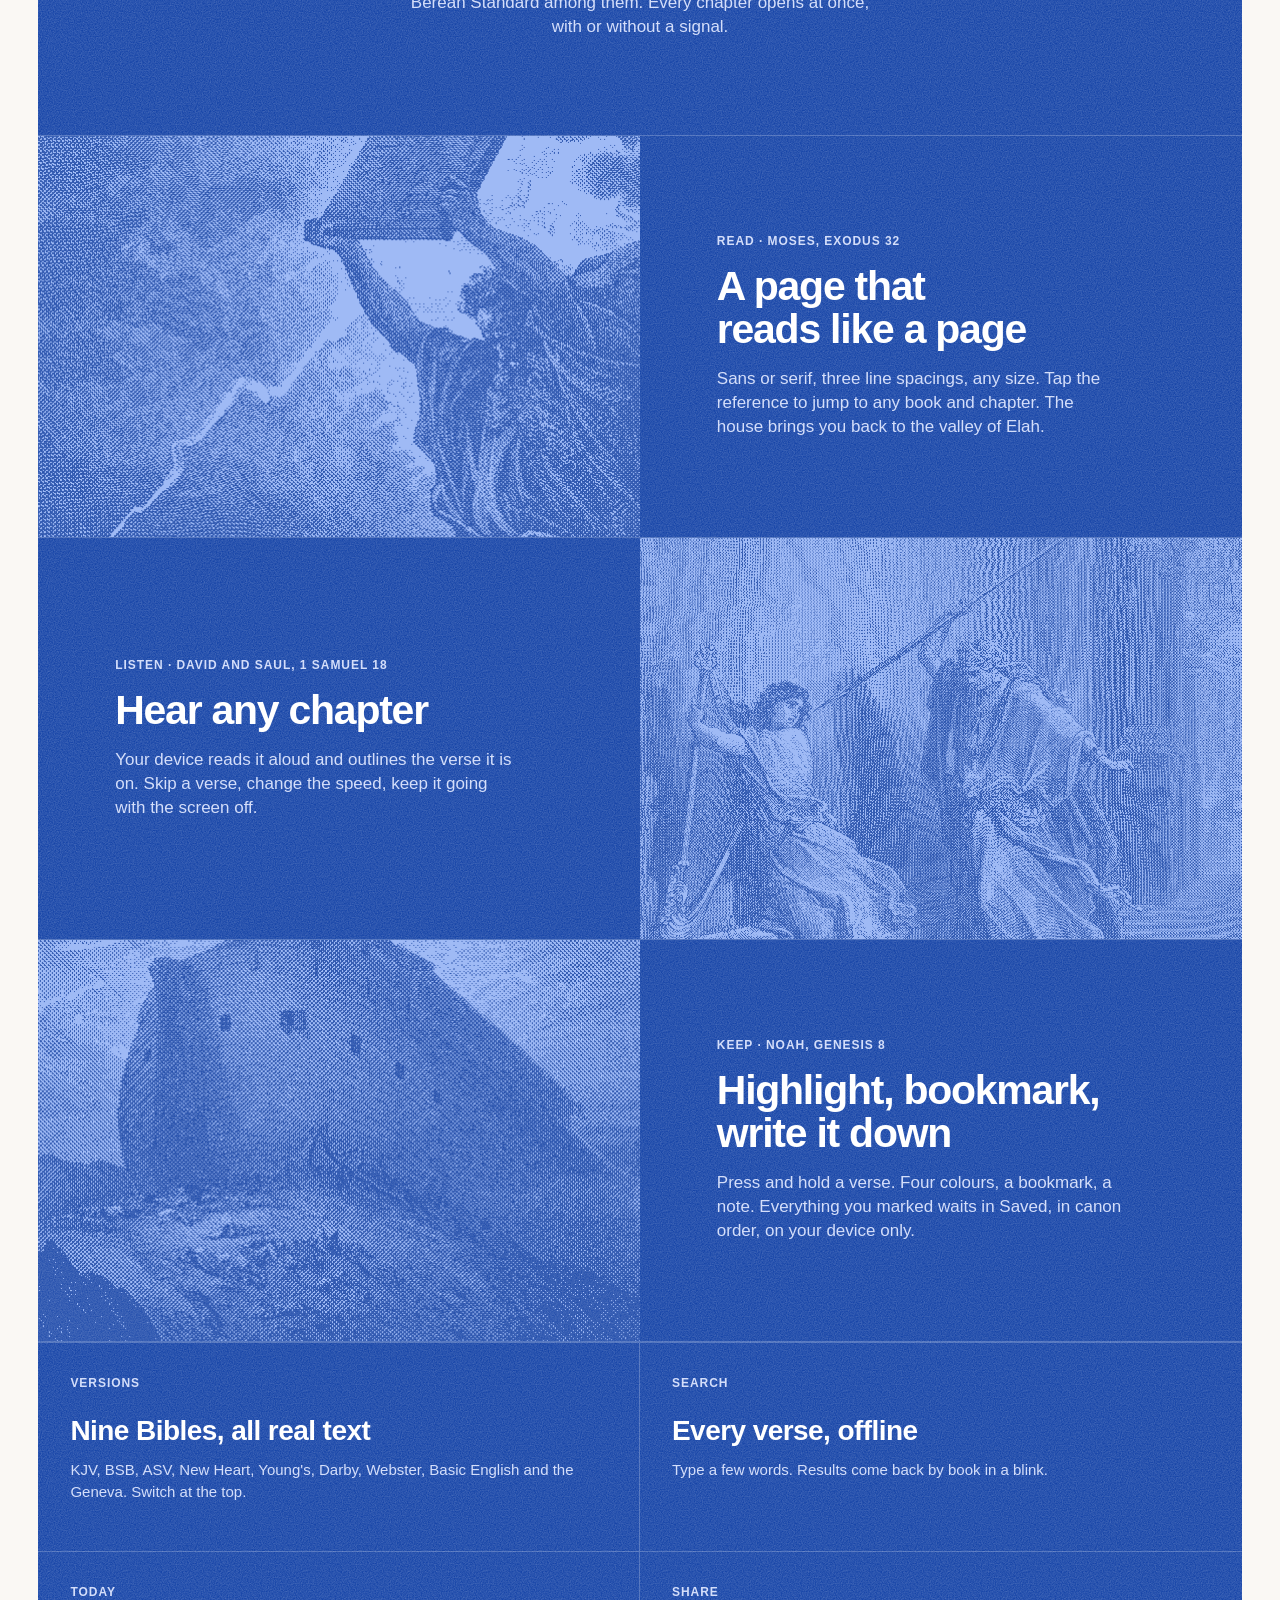
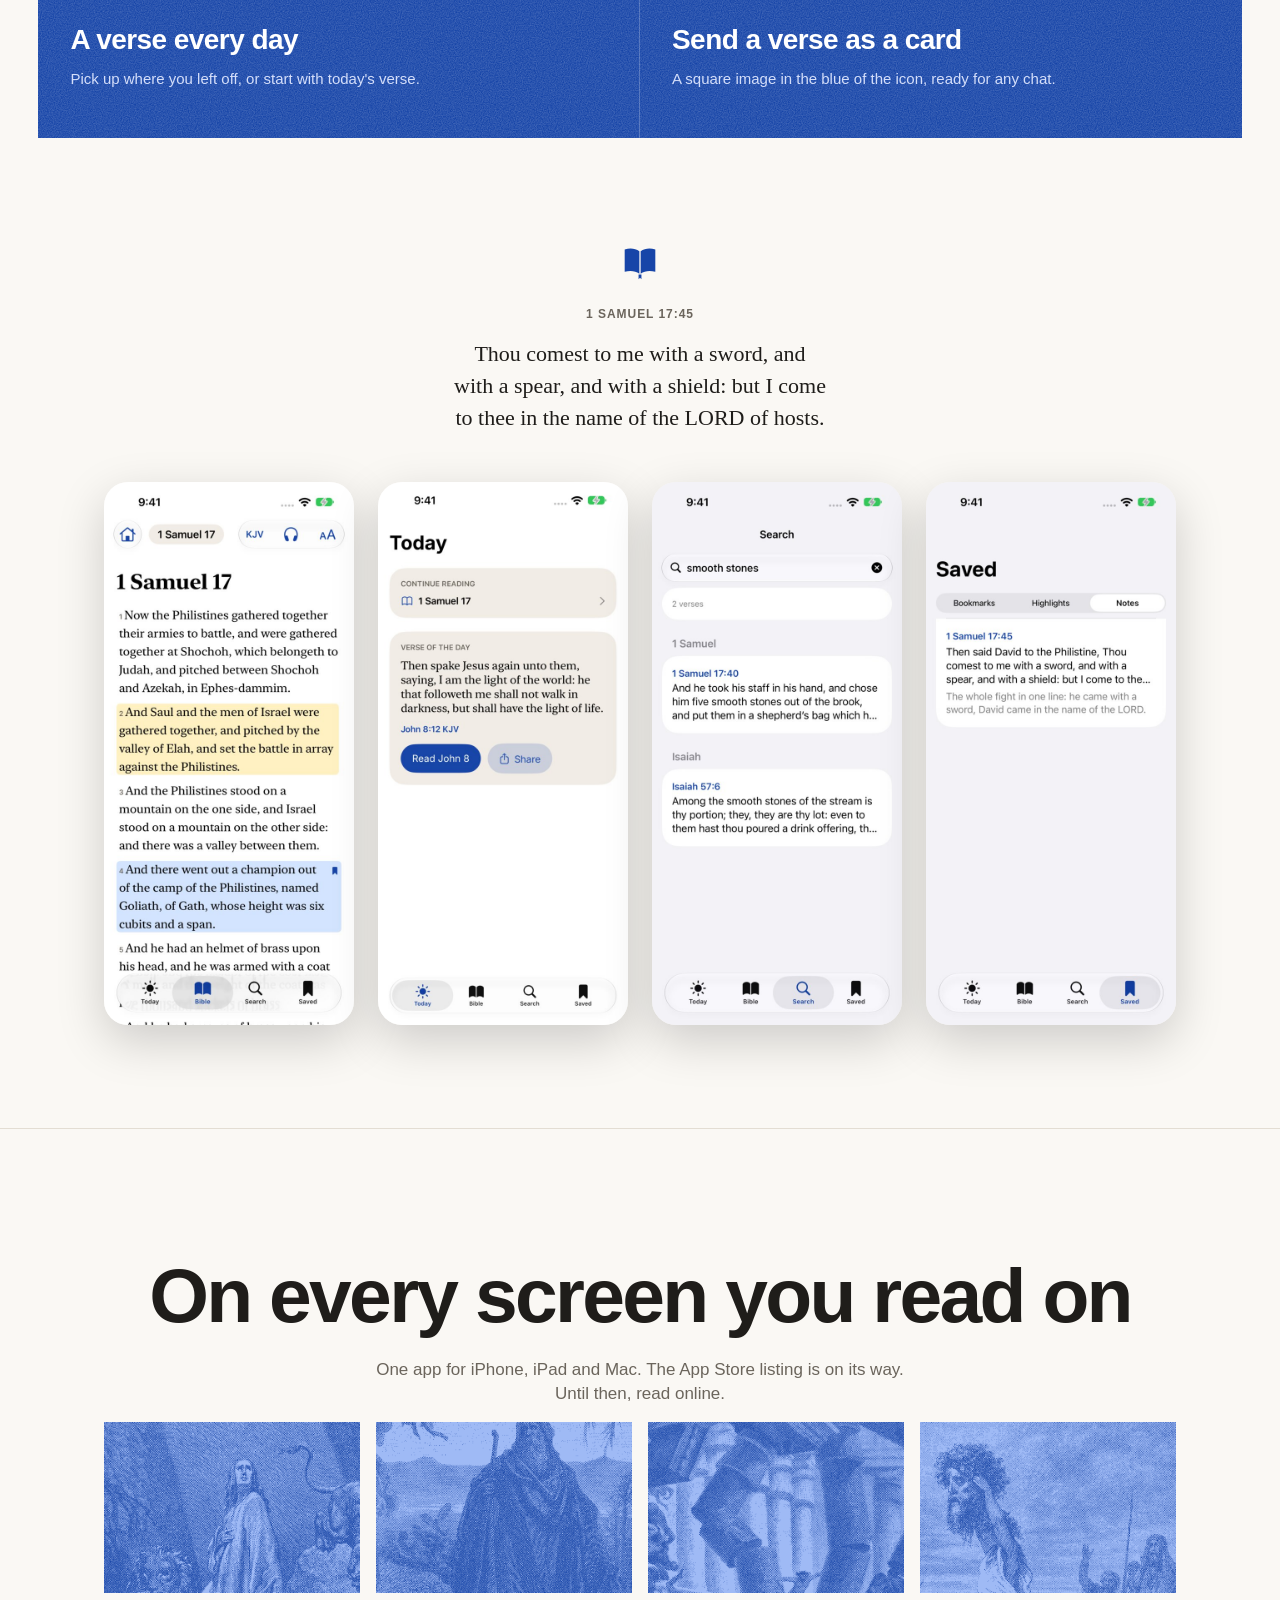
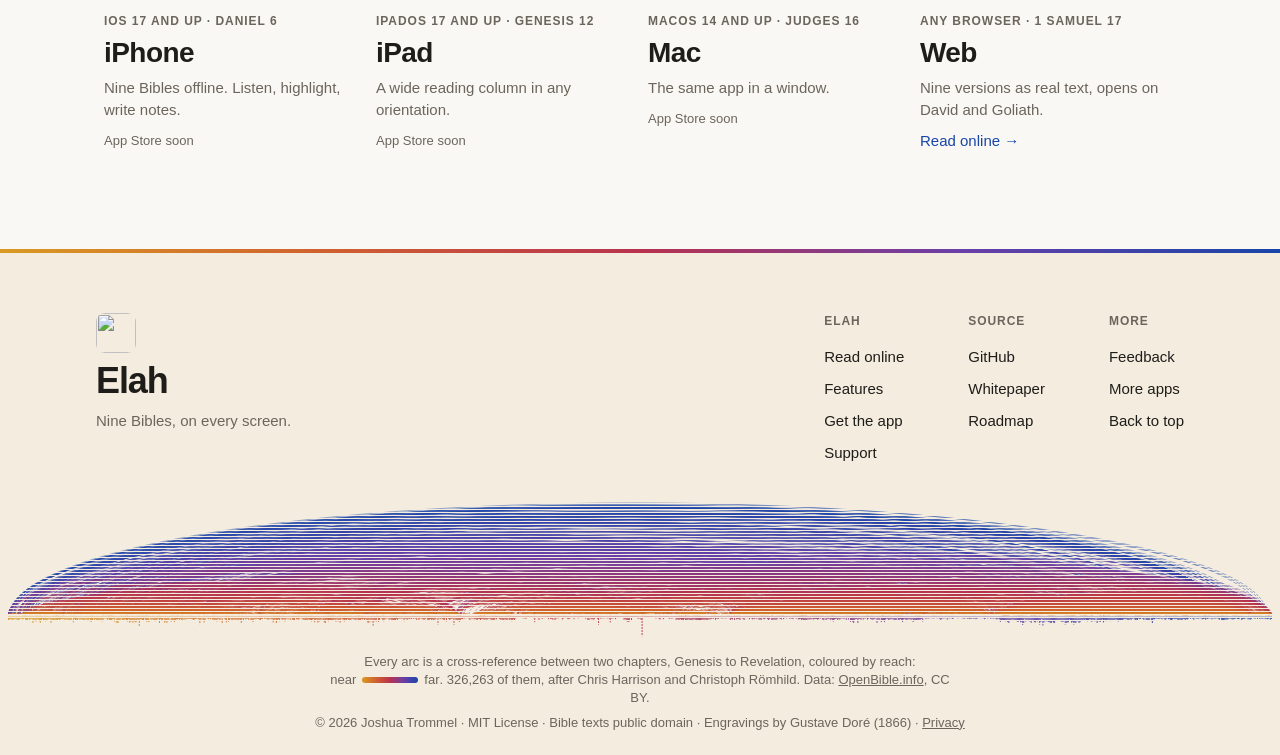
==== commit 491eaa0a: "Landing: one 1 Samuel 17 page behind the hero; footer arcs in a five-colour palette on a sand surfac" ====
--- a/landing/index.html
+++ b/landing/index.html
@@ -19,9 +19,9 @@
 <meta property="og:url" content="https://elah.jaybulb.com/">
 <meta name="twitter:card" content="summary">
 <link rel="preload" href="fonts/ElahSans-Bold.woff2" as="font" type="font/woff2" crossorigin>
-<link rel="stylesheet" href="tokens.css">
-<link rel="stylesheet" href="landing.css">
-<link rel="stylesheet" href="hero.css?v=1">
+<link rel="stylesheet" href="tokens.css?v=2">
+<link rel="stylesheet" href="landing.css?v=2">
+<link rel="stylesheet" href="hero.css?v=2">
 <script src="landing.js" defer></script>
 </head>
 <body>
@@ -118,12 +118,12 @@
   </div>
   <figure class="xref">
     <div class="word-band arc-band" aria-hidden="true"><canvas class="word-canvas"></canvas></div>
-    <figcaption>Every arc is a cross-reference between two chapters, Genesis to Revelation. 326,263 of them, after Chris Harrison and Christoph Römhild. Data: <a href="https://www.openbible.info/labs/cross-references/">OpenBible.info</a>, CC BY.</figcaption>
+    <figcaption>Every arc is a cross-reference between two chapters, Genesis to Revelation, coloured by reach: <span class="xref-key">near <i></i> far</span>. 326,263 of them, after Chris Harrison and Christoph Römhild. Data: <a href="https://www.openbible.info/labs/cross-references/">OpenBible.info</a>, CC BY.</figcaption>
   </figure>
   <p class="legal">&copy; 2026 Joshua Trommel &middot; MIT License &middot; Bible texts public domain &middot; Engravings by Gustave Doré (1866) &middot; <a href="privacy">Privacy</a></p>
 </footer>
 
-<script src="footer-band.js" defer></script>
-<script src="hero.js?v=1" defer></script>
+<script src="footer-band.js?v=2" defer></script>
+<script src="hero.js?v=2" defer></script>
 </body>
 </html>
--- a/landing/tokens.css
+++ b/landing/tokens.css
@@ -20,6 +20,14 @@
   --text: #1f1d1a;
   --text2: #6b655c;
   --sub: #6b655c;
+
+  /* the arc palette: the footer's cross-references, coloured by span, gold for neighbours to Elah blue across the Bible */
+  --arc-1: #d99a22;   /* ochre, the shortest arcs */
+  --arc-2: #d0612f;   /* terracotta */
+  --arc-3: #b8324f;   /* crimson */
+  --arc-4: #6a3fa8;   /* violet */
+  --arc-5: #1745a8;   /* Elah blue, the arcs that span the Bible */
+  --foot: #f3ecdf;    /* footer surface, warm sand */
 
   /* type: the system font, bold (Elah Sans retired 2026-11-01); verses in the system serif */
   --font: -apple-system, BlinkMacSystemFont, "SF Pro Text", "Helvetica Neue", Helvetica, Arial, sans-serif;
@@ -67,5 +75,11 @@
     --text: #f3efe8;
     --text2: #9a948a;
     --sub: #9a948a;
+    --arc-1: #f2c14e;
+    --arc-2: #f28a52;
+    --arc-3: #ef6b86;
+    --arc-4: #a98af2;
+    --arc-5: #6ea8ff;
+    --foot: #1f1c18;
   }
 }
--- a/landing/landing.css
+++ b/landing/landing.css
@@ -105,7 +105,11 @@
 .plat-row p { color: var(--sub); font-size: 15px; line-height: 22px; margin-bottom: var(--sp-3); }
 
 /* Footer: brand and link columns, the valley of Elah drawn live, one fine line */
-.foot { text-align: center; padding: var(--sp-8) var(--sp-4) var(--sp-5); background: var(--bg); overflow: hidden; border-top: 1px solid var(--line); }
+.foot { position: relative; text-align: center; padding: var(--sp-8) var(--sp-4) var(--sp-5); background: var(--foot, var(--surface)); overflow: hidden; }
+/* the arc palette as a hairline across the top of the footer */
+.foot::before { content: ""; position: absolute; top: 0; left: 0; right: 0; height: 4px; background: linear-gradient(90deg, var(--arc-1), var(--arc-2), var(--arc-3), var(--arc-4), var(--arc-5)); }
+.xref-key { display: inline-flex; align-items: center; gap: 6px; white-space: nowrap; }
+.xref-key i { display: inline-block; width: 56px; height: 6px; border-radius: 3px; background: linear-gradient(90deg, var(--arc-1), var(--arc-2), var(--arc-3), var(--arc-4), var(--arc-5)); }
 .foot-top { max-width: var(--wrap); margin: 0 auto; padding: 0 var(--sp-4); display: flex; flex-wrap: wrap; justify-content: space-between; gap: var(--sp-7); text-align: left; }
 .foot-brand { display: grid; gap: var(--sp-2); align-content: start; }
 .foot-brand img { border-radius: var(--r-icon); }
@@ -199,7 +203,7 @@
 .xref { margin: 0; }
 .xref .word-band { height: 140px; }
 .glyph-band { height: clamp(110px, 16vw, 220px); }
-.xref figcaption { max-width: 560px; margin: var(--sp-4) auto 0; font-size: var(--size-footnote); line-height: 18px; color: var(--sub); }
+.xref figcaption { max-width: 620px; margin: var(--sp-4) auto 0; font-size: var(--size-footnote); line-height: 18px; color: var(--sub); }
 .xref figcaption a { color: inherit; }
 .prods { grid-template-columns: repeat(4, 1fr); }
 .prod .soon { font-size: var(--size-footnote); color: var(--sub); }
--- a/landing/hero.css
+++ b/landing/hero.css
@@ -1,20 +1,26 @@
-/* Hero: Elah's reader behind the copy. Real KJV passages read aloud verse by verse with the reader's highlight;
-   blended into the page, parallax in hero.js. */
+/* Hero: one open page of 1 Samuel 17 behind the copy, set like a printed Bible: running head, drop cap,
+   three columns with rules, the reader's highlight walking the verses. Text and parallax in hero.js. */
 .hero { position: relative; isolation: isolate; overflow: hidden; min-height: calc(100svh - 56px); display: grid; align-items: center; padding: var(--sp-8) 0; }
 .hero-copy { position: relative; z-index: 2; }
-.hero::before { content: ""; position: absolute; inset: 0; z-index: 1; pointer-events: none; background: radial-gradient(ellipse 56% 48% at 50% 50%, var(--bg) 50%, transparent 100%); }
-.hero::after { content: ""; position: absolute; left: 0; right: 0; bottom: 0; height: 28%; z-index: 1; pointer-events: none; background: linear-gradient(transparent, var(--bg)); }
+.hero::before { content: ""; position: absolute; inset: 0; z-index: 1; pointer-events: none; background: radial-gradient(ellipse 50% 46% at 50% 50%, var(--bg) 45%, color-mix(in srgb, var(--bg) 55%, transparent) 75%, transparent 100%); }
+.hero::after { content: ""; position: absolute; left: 0; right: 0; bottom: 0; height: 30%; z-index: 1; pointer-events: none; background: linear-gradient(transparent, var(--bg)); }
 .hero-bg { position: absolute; inset: 0; z-index: 0; pointer-events: none; transform: translate3d(0, var(--py, 0), 0); will-change: transform; }
 .hero h1 a { color: inherit; text-decoration: none; }
-.ewall { height: 100%; max-width: 1440px; margin: 0 auto; padding: var(--sp-6); display: grid; grid-template-columns: repeat(3, 1fr); grid-auto-rows: 232px; gap: var(--sp-5); align-content: center; opacity: .75; text-align: left; }
-.ec { background: var(--surface); border: 1px solid var(--line); border-radius: 20px; padding: 18px 22px; overflow: hidden; display: flex; flex-direction: column; gap: 10px; }
-.ec-hd { display: flex; justify-content: space-between; align-items: baseline; font-size: 13px; font-weight: 600; color: var(--sub); }
-.ec-hd b { font-family: var(--serif); font-size: 20px; font-weight: 700; color: var(--text); letter-spacing: -.01em; }
-.ec-txt { font-family: var(--serif); font-size: 17px; line-height: 26px; color: var(--text); overflow: hidden; display: -webkit-box; -webkit-line-clamp: 6; -webkit-box-orient: vertical; }
-.ec-txt sup { font-family: var(--font); font-size: 10px; font-weight: 700; color: var(--accent); margin-right: 3px; }
-.ec-txt span { border-radius: 4px; transition: background .4s ease; }
-.ec-txt span.on { background: color-mix(in srgb, var(--accent) 18%, transparent); }
-@media (max-width: 900px) { .ewall { grid-template-columns: repeat(2, 1fr); } }
-@media (max-width: 560px) { .ewall { grid-template-columns: 1fr; padding: var(--sp-4); grid-auto-rows: 180px; align-content: start; padding-top: 24px; opacity: .55; } .hero::before { background: radial-gradient(ellipse 120% 46% at 50% 50%, var(--bg) 62%, transparent 100%); } }
-@media (max-width: 600px) { .nav { grid-template-columns: auto 1fr; } .nav-brand { grid-column: 1; } .nav-end { grid-column: 2; justify-self: end; } }
-@media (prefers-reduced-motion: reduce) { .ec-txt span { transition: none; } }
+
+.ewall { position: absolute; inset: var(--sp-6) clamp(16px, 4vw, 64px) 0; max-width: 1360px; margin: 0 auto; display: flex; flex-direction: column; opacity: .62; text-align: left; overflow: hidden; }
+.ep-hd { display: flex; justify-content: space-between; align-items: baseline; gap: var(--sp-4); padding-bottom: var(--sp-3); margin-bottom: var(--sp-5); border-bottom: 1px solid var(--line); font-size: 11px; font-weight: 600; letter-spacing: .12em; text-transform: uppercase; color: var(--sub); }
+.ep-hd b { font-family: var(--serif); font-size: 15px; letter-spacing: .06em; color: var(--text); }
+.ep-txt { flex: 1; min-height: 0; columns: 3; column-gap: var(--sp-7); column-rule: 1px solid var(--line); column-fill: auto; font-family: var(--serif); font-size: 18px; line-height: 30px; color: var(--text); text-align: justify; hyphens: auto; -webkit-hyphens: auto; }
+.ep-txt sup { font-family: var(--font); font-size: 10px; font-weight: 700; color: var(--accent); margin: 0 2px 0 1px; }
+.ep-txt span { border-radius: 3px; transition: background .6s ease; box-decoration-break: clone; -webkit-box-decoration-break: clone; }
+.ep-txt span.on { background: color-mix(in srgb, var(--accent) 16%, transparent); }
+.ep-cap { float: left; font-style: normal; font-size: 92px; line-height: 76px; font-weight: 700; color: var(--accent); margin: 4px 10px 0 0; }
+@media (max-width: 1000px) { .ep-txt { columns: 2; } }
+@media (max-width: 600px) {
+  .ep-txt { columns: 1; font-size: 16px; line-height: 26px; }
+  .ep-hd span:last-child { display: none; }
+  .ewall { opacity: .45; }
+  .hero::before { background: radial-gradient(ellipse 120% 44% at 50% 50%, var(--bg) 60%, transparent 100%); }
+  .nav { grid-template-columns: auto 1fr; } .nav-brand { grid-column: 1; } .nav-end { grid-column: 2; justify-self: end; }
+}
+@media (prefers-reduced-motion: reduce) { .ep-txt span { transition: none; } }
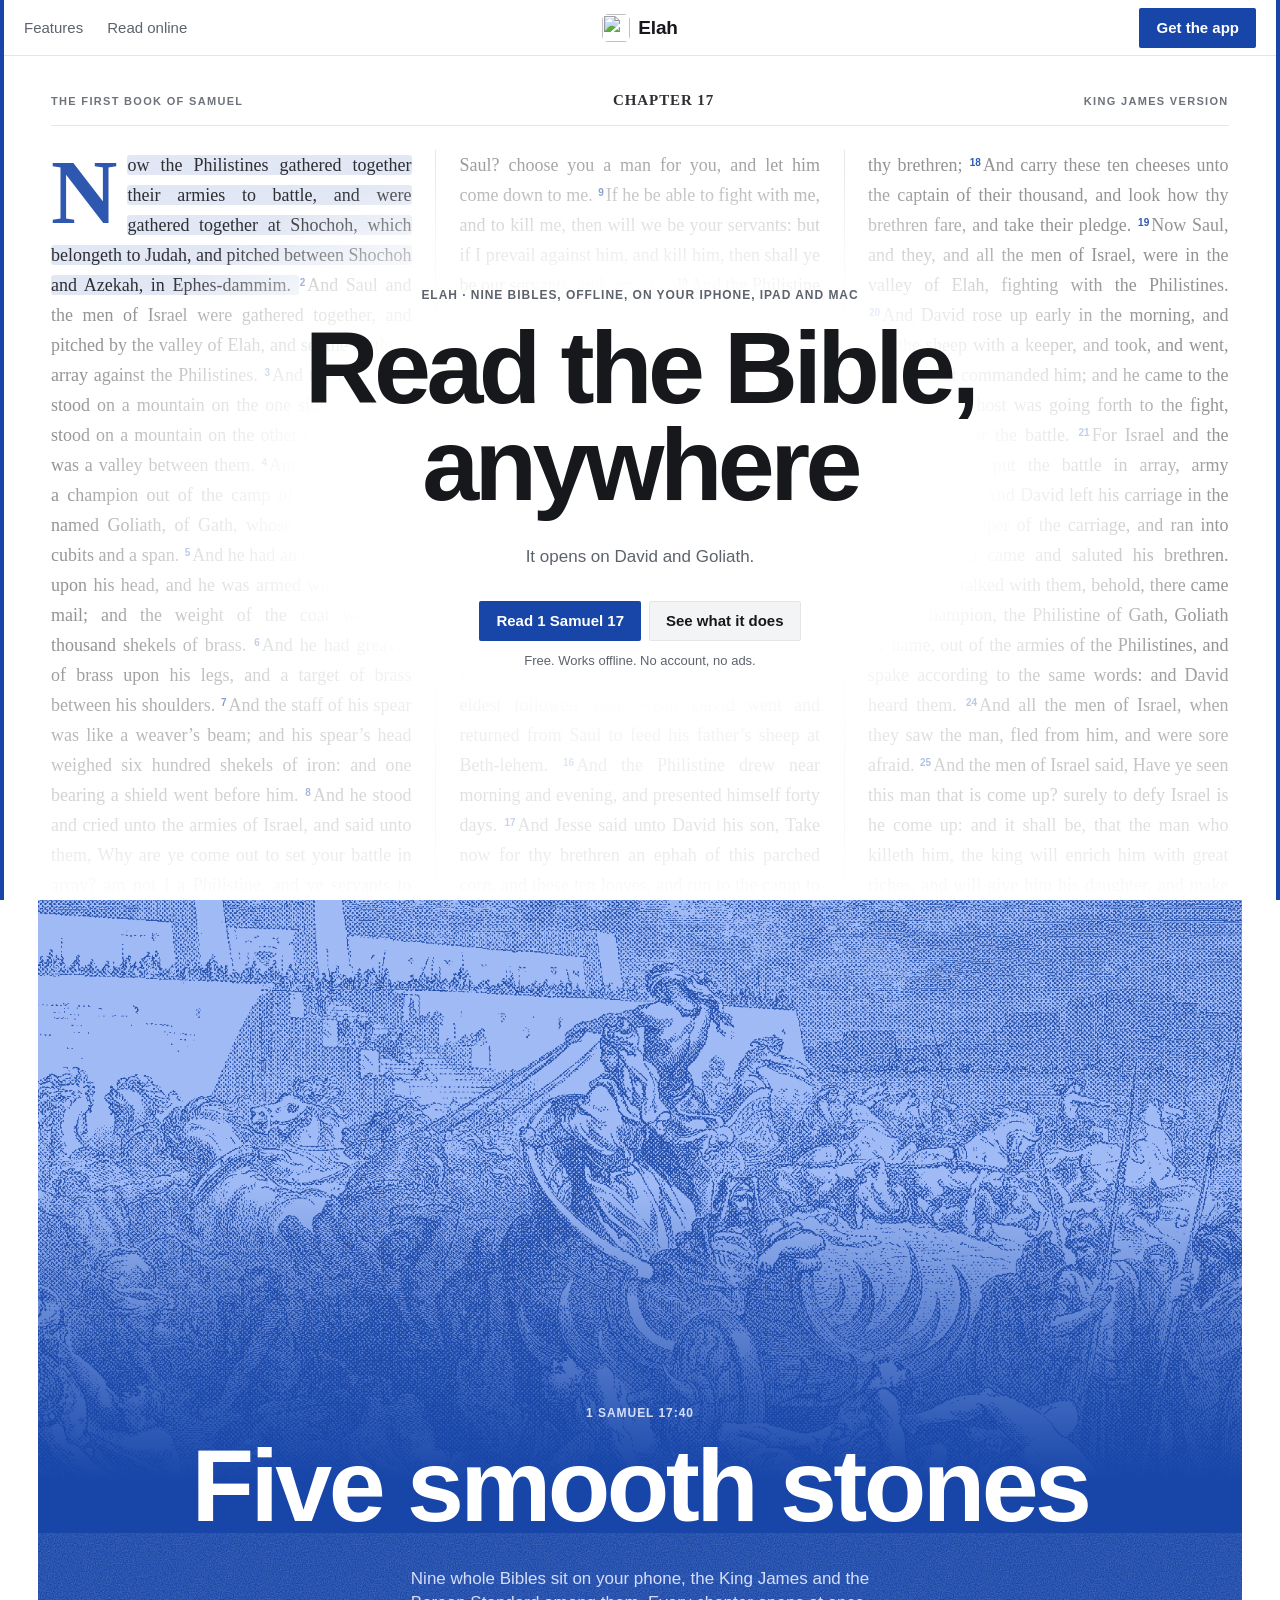
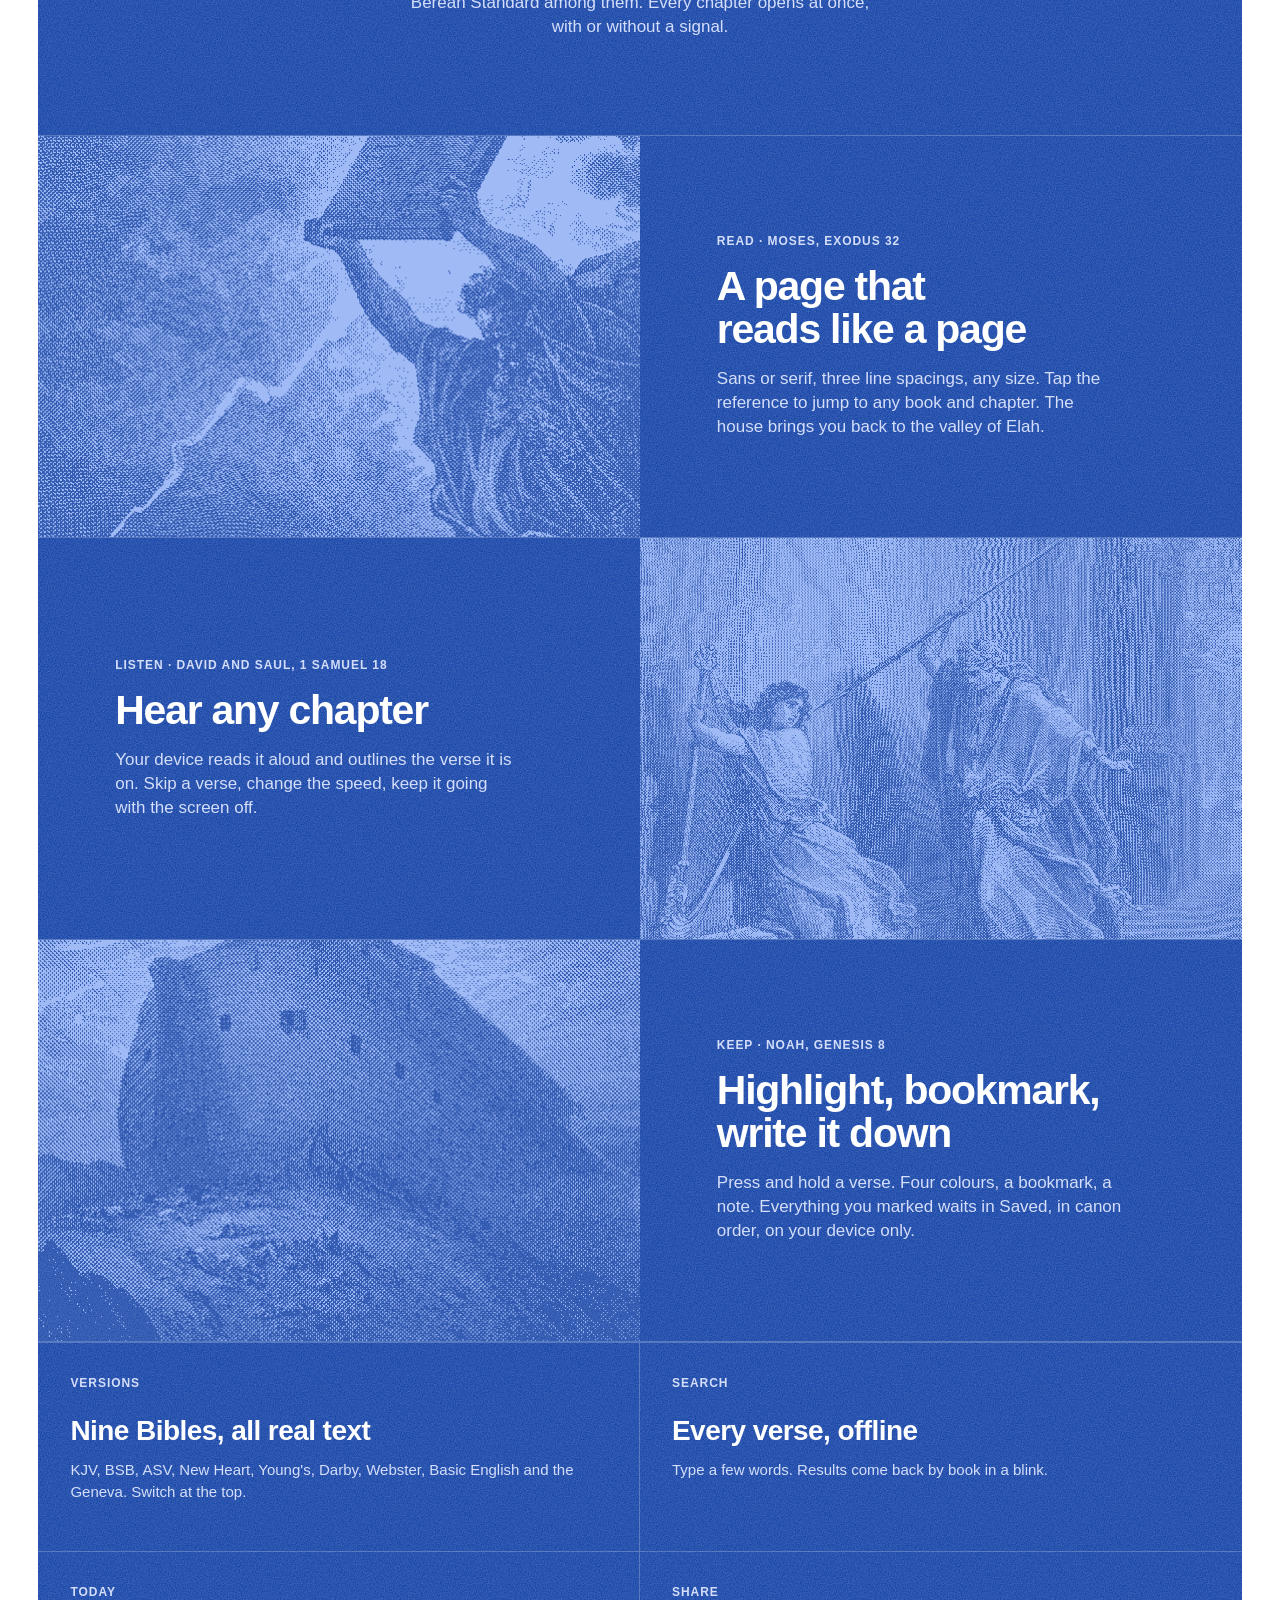
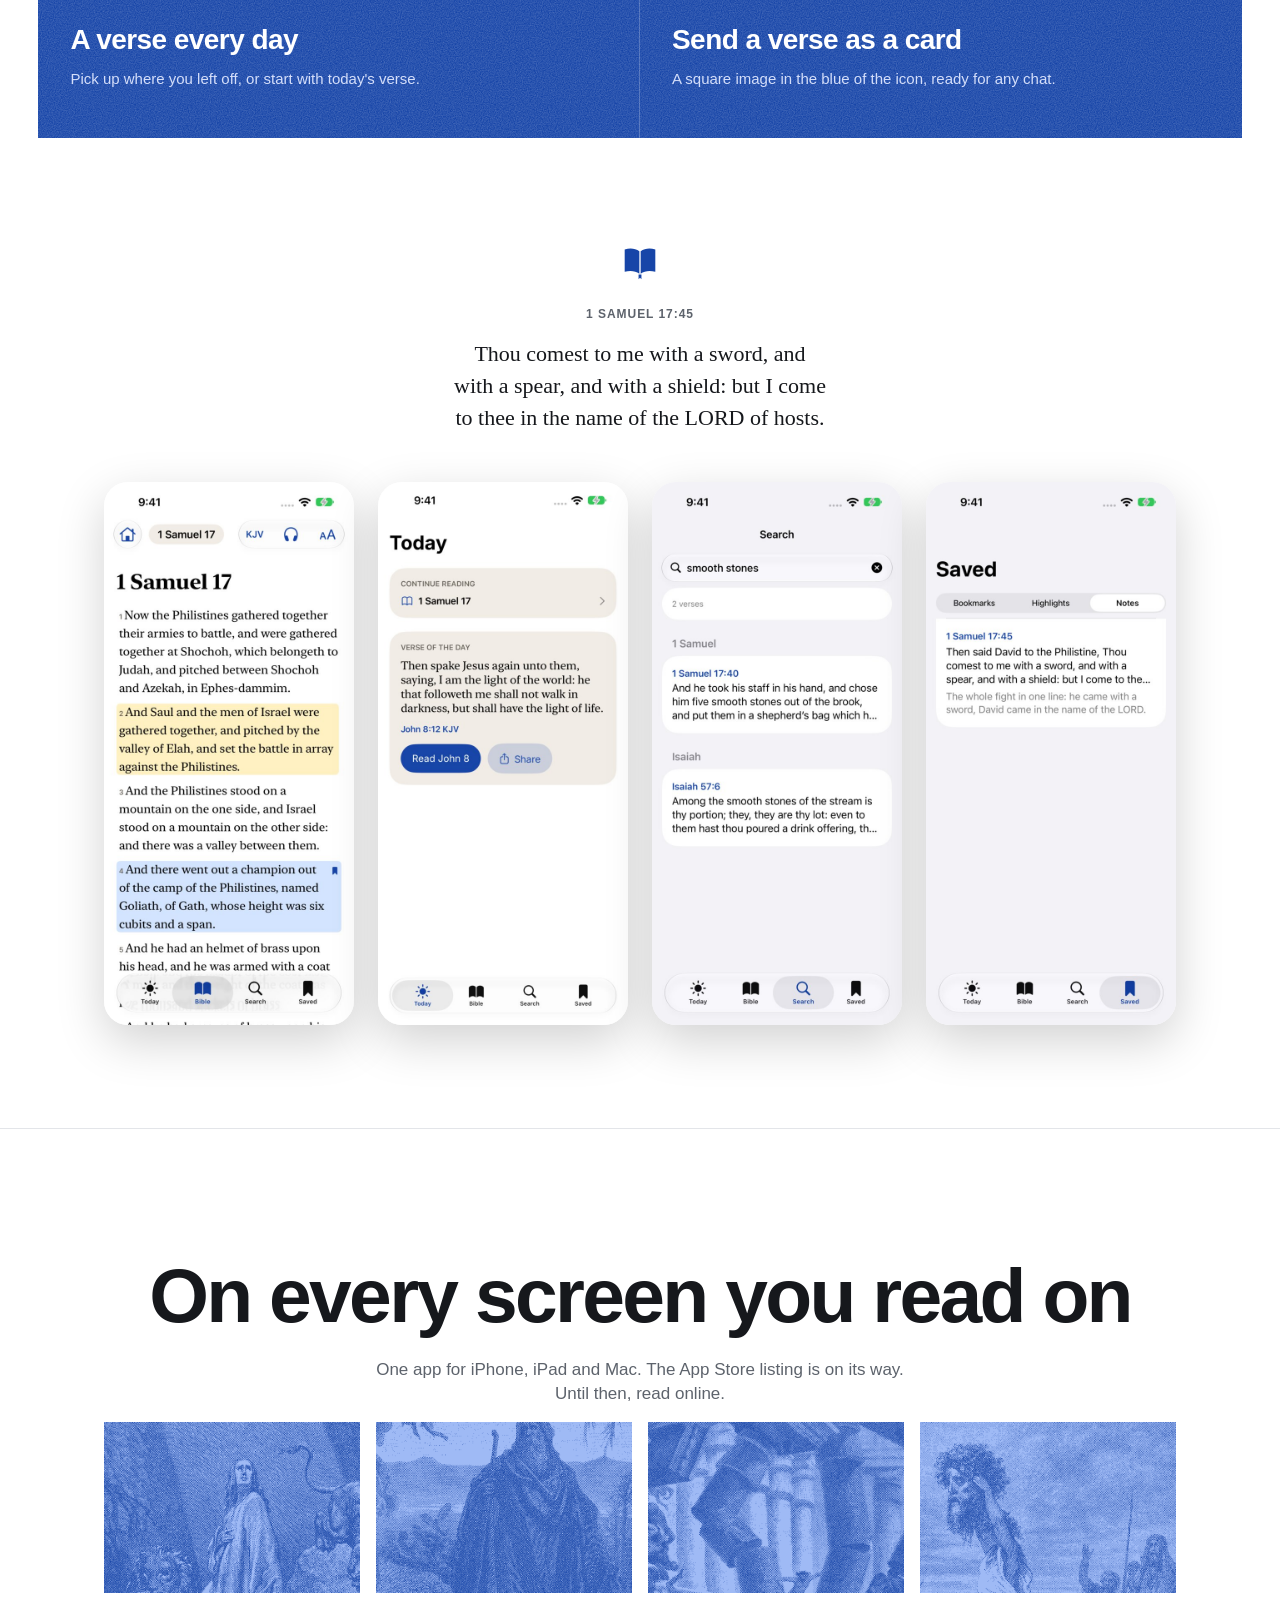
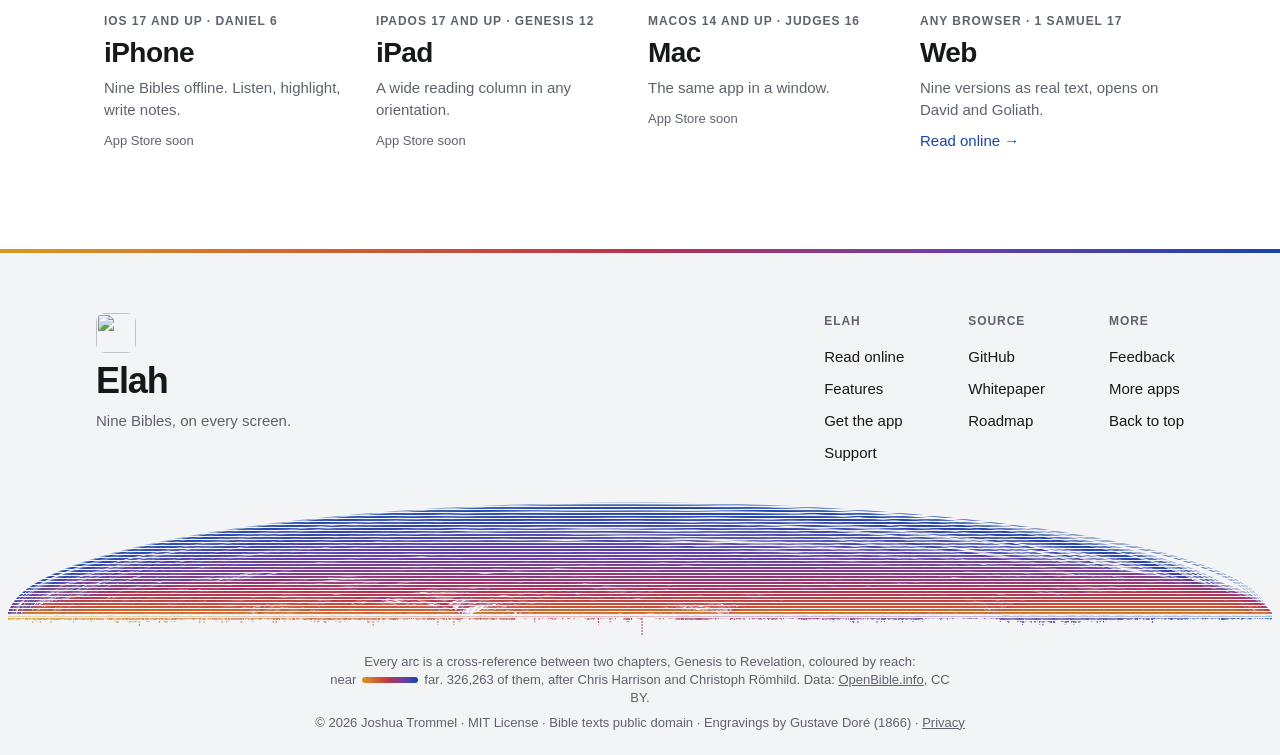
==== commit 6415d842: "Landing: no beige, the page tilts back and fades on scroll, verses ink in Every warm paper, sand and" ====
--- a/landing/index.html
+++ b/landing/index.html
@@ -6,8 +6,8 @@
 <title>Elah. Nine Bibles, offline, on your iPhone, iPad and Mac.</title>
 <meta name="description" content="Nine Bibles, offline, for iPhone, iPad and Mac: the King James, the Berean Standard and seven more. It opens on David and Goliath. Highlight, bookmark and add notes, search every verse, listen to any chapter. No account, no ads.">
 <meta name="color-scheme" content="light dark">
-<meta name="theme-color" content="#faf8f4" media="(prefers-color-scheme: light)">
-<meta name="theme-color" content="#171614" media="(prefers-color-scheme: dark)">
+<meta name="theme-color" content="#ffffff" media="(prefers-color-scheme: light)">
+<meta name="theme-color" content="#0f1012" media="(prefers-color-scheme: dark)">
 <link rel="canonical" href="https://elah.jaybulb.com/">
 <link rel="icon" href="favicon.svg" type="image/svg+xml">
 <link rel="icon" href="favicon-32.png" sizes="32x32" type="image/png">
@@ -21,7 +21,7 @@
 <link rel="preload" href="fonts/ElahSans-Bold.woff2" as="font" type="font/woff2" crossorigin>
 <link rel="stylesheet" href="tokens.css?v=2">
 <link rel="stylesheet" href="landing.css?v=2">
-<link rel="stylesheet" href="hero.css?v=2">
+<link rel="stylesheet" href="hero.css?v=4">
 <script src="landing.js" defer></script>
 </head>
 <body>
@@ -124,6 +124,6 @@
 </footer>
 
 <script src="footer-band.js?v=2" defer></script>
-<script src="hero.js?v=2" defer></script>
+<script src="hero.js?v=3" defer></script>
 </body>
 </html>
--- a/landing/tokens.css
+++ b/landing/tokens.css
@@ -3,7 +3,7 @@
 
 :root {
   /* colour */
-  --accent: #1745a8;          /* actions, links, focus ring; 8:1 on paper */
+  --accent: #1745a8;          /* actions, links, focus ring; 8:1 on white */
   --btn: #1745a8;             /* solid buttons, white label */
   --frame: #1745a8;
   --band: #1745a8;            /* full-bleed blue sections */
@@ -14,12 +14,12 @@
   --accent-deep: #1745a8;     /* icon gradient bottom */
   --accent-ring: color-mix(in srgb, #1745a8 30%, transparent);
   --ring: var(--accent-ring);
-  --bg: #faf8f4;              /* warm paper */
-  --surface: #f1ede6;
-  --line: #e3ddd3;
-  --text: #1f1d1a;
-  --text2: #6b655c;
-  --sub: #6b655c;
+  --bg: #ffffff;              /* white, no beige */
+  --surface: #f3f4f6;
+  --line: #e3e5e9;
+  --text: #16181c;
+  --text2: #5d636c;
+  --sub: #5d636c;
 
   /* the arc palette: the footer's cross-references, coloured by span, gold for neighbours to Elah blue across the Bible */
   --arc-1: #d99a22;   /* ochre, the shortest arcs */
@@ -27,7 +27,7 @@
   --arc-3: #b8324f;   /* crimson */
   --arc-4: #6a3fa8;   /* violet */
   --arc-5: #1745a8;   /* Elah blue, the arcs that span the Bible */
-  --foot: #f3ecdf;    /* footer surface, warm sand */
+  --foot: #f3f4f6;    /* footer surface, cool grey */
 
   /* type: the system font, bold (Elah Sans retired 2026-11-01); verses in the system serif */
   --font: -apple-system, BlinkMacSystemFont, "SF Pro Text", "Helvetica Neue", Helvetica, Arial, sans-serif;
@@ -69,17 +69,17 @@
     --band-sub: #c9d6fb;
     --band-art: #7d9df0;
     --accent-ring: color-mix(in srgb, #6ea8ff 30%, transparent);
-    --bg: #171614;            /* warm graphite */
-    --surface: #211f1c;
-    --line: #33302b;
-    --text: #f3efe8;
-    --text2: #9a948a;
-    --sub: #9a948a;
+    --bg: #0f1012;            /* neutral near-black */
+    --surface: #1a1b1e;
+    --line: #2c2e33;
+    --text: #f2f3f5;
+    --text2: #9aa0a9;
+    --sub: #9aa0a9;
     --arc-1: #f2c14e;
     --arc-2: #f28a52;
     --arc-3: #ef6b86;
     --arc-4: #a98af2;
     --arc-5: #6ea8ff;
-    --foot: #1f1c18;
+    --foot: #17181b;
   }
 }
--- a/landing/landing.css
+++ b/landing/landing.css
@@ -1,4 +1,4 @@
-/* Elah landing, on the shared Hermes layout: warm paper, a blue band of Doré engravings, a valley scene in the footer.
+/* Elah landing, on the shared Hermes layout: white, a blue band of Doré engravings, a valley scene in the footer.
    tiny caps labels, small square buttons, and one full-bleed blue band where the 1878 engraving sits in scanlines.
    Every colour, both faces and the radii come from tokens.css (copied from brand/ at deploy, shared with the app). */
 :root {
--- a/landing/hero.css
+++ b/landing/hero.css
@@ -2,25 +2,31 @@
    three columns with rules, the reader's highlight walking the verses. Text and parallax in hero.js. */
 .hero { position: relative; isolation: isolate; overflow: hidden; min-height: calc(100svh - 56px); display: grid; align-items: center; padding: var(--sp-8) 0; }
 .hero-copy { position: relative; z-index: 2; }
-.hero::before { content: ""; position: absolute; inset: 0; z-index: 1; pointer-events: none; background: radial-gradient(ellipse 50% 46% at 50% 50%, var(--bg) 45%, color-mix(in srgb, var(--bg) 55%, transparent) 75%, transparent 100%); }
+.hero::before { content: ""; position: absolute; inset: 0; z-index: 1; pointer-events: none; background: radial-gradient(ellipse 46% 42% at 50% 52%, var(--bg) 58%, color-mix(in srgb, var(--bg) 70%, transparent) 78%, transparent 100%); }
 .hero::after { content: ""; position: absolute; left: 0; right: 0; bottom: 0; height: 30%; z-index: 1; pointer-events: none; background: linear-gradient(transparent, var(--bg)); }
-.hero-bg { position: absolute; inset: 0; z-index: 0; pointer-events: none; transform: translate3d(0, var(--py, 0), 0); will-change: transform; }
+/* the page sits flat, then as you scroll it drifts slower than the copy, tilts back and recedes like a book laid down */
+.hero-bg { position: absolute; inset: 0; z-index: 0; pointer-events: none; perspective: 1400px; perspective-origin: 50% 0; }
+.ewall { transform-origin: 50% 100%; transform: translate3d(0, var(--py, 0px), 0) rotateX(calc(var(--p, 0) * 14deg)) scale(calc(1 - var(--p, 0) * .08)); will-change: transform; }
 .hero h1 a { color: inherit; text-decoration: none; }
 
-.ewall { position: absolute; inset: var(--sp-6) clamp(16px, 4vw, 64px) 0; max-width: 1360px; margin: 0 auto; display: flex; flex-direction: column; opacity: .62; text-align: left; overflow: hidden; }
+.ewall { position: absolute; inset: var(--sp-6) clamp(16px, 4vw, 64px) 0; max-width: 1360px; margin: 0 auto; display: flex; flex-direction: column; --o: .9; opacity: max(0, calc(var(--o) * (1 - var(--p, 0) * 1.6))); text-align: left; overflow: hidden; }
 .ep-hd { display: flex; justify-content: space-between; align-items: baseline; gap: var(--sp-4); padding-bottom: var(--sp-3); margin-bottom: var(--sp-5); border-bottom: 1px solid var(--line); font-size: 11px; font-weight: 600; letter-spacing: .12em; text-transform: uppercase; color: var(--sub); }
 .ep-hd b { font-family: var(--serif); font-size: 15px; letter-spacing: .06em; color: var(--text); }
-.ep-txt { flex: 1; min-height: 0; columns: 3; column-gap: var(--sp-7); column-rule: 1px solid var(--line); column-fill: auto; font-family: var(--serif); font-size: 18px; line-height: 30px; color: var(--text); text-align: justify; hyphens: auto; -webkit-hyphens: auto; }
-.ep-txt sup { font-family: var(--font); font-size: 10px; font-weight: 700; color: var(--accent); margin: 0 2px 0 1px; }
-.ep-txt span { border-radius: 3px; transition: background .6s ease; box-decoration-break: clone; -webkit-box-decoration-break: clone; }
-.ep-txt span.on { background: color-mix(in srgb, var(--accent) 16%, transparent); }
+.ep-txt { flex: 1; min-height: 0; columns: 3; column-gap: var(--sp-7); column-rule: 1px solid var(--line); column-fill: auto; font-family: var(--serif); font-size: 18px; line-height: 30px; color: color-mix(in srgb, var(--text) 52%, var(--bg)); text-align: justify; hyphens: auto; -webkit-hyphens: auto; text-wrap: pretty; }
+.ep-txt sup { line-height: 0; vertical-align: .55em; font-family: var(--font); font-size: 10px; font-weight: 700; color: var(--accent); margin: 0 2px 0 1px; }
+.ep-txt span { border-radius: 3px; transition: background .6s ease, color .6s ease; box-decoration-break: clone; -webkit-box-decoration-break: clone; }
+/* ink in: the verses print one after another when the page opens */
+.js-ink .ep-txt span { opacity: 0; animation: ink .9s cubic-bezier(.2, .7, .2, 1) forwards; animation-delay: calc(var(--i) * 28ms + 150ms); }
+.js-ink .ep-hd, .js-ink .ep-cap { opacity: 0; animation: ink 1.2s ease forwards; }
+@keyframes ink { from { opacity: 0; filter: blur(3px); } to { opacity: 1; filter: none; } }
+.ep-txt span.on { background: color-mix(in srgb, var(--accent) 14%, transparent); color: var(--text); }
 .ep-cap { float: left; font-style: normal; font-size: 92px; line-height: 76px; font-weight: 700; color: var(--accent); margin: 4px 10px 0 0; }
 @media (max-width: 1000px) { .ep-txt { columns: 2; } }
 @media (max-width: 600px) {
   .ep-txt { columns: 1; font-size: 16px; line-height: 26px; }
   .ep-hd span:last-child { display: none; }
-  .ewall { opacity: .45; }
+  .ewall { --o: .7; }
   .hero::before { background: radial-gradient(ellipse 120% 44% at 50% 50%, var(--bg) 60%, transparent 100%); }
   .nav { grid-template-columns: auto 1fr; } .nav-brand { grid-column: 1; } .nav-end { grid-column: 2; justify-self: end; }
 }
-@media (prefers-reduced-motion: reduce) { .ep-txt span { transition: none; } }
+@media (prefers-reduced-motion: reduce) { .ep-txt span { transition: none; } .ewall { transform: none; } }
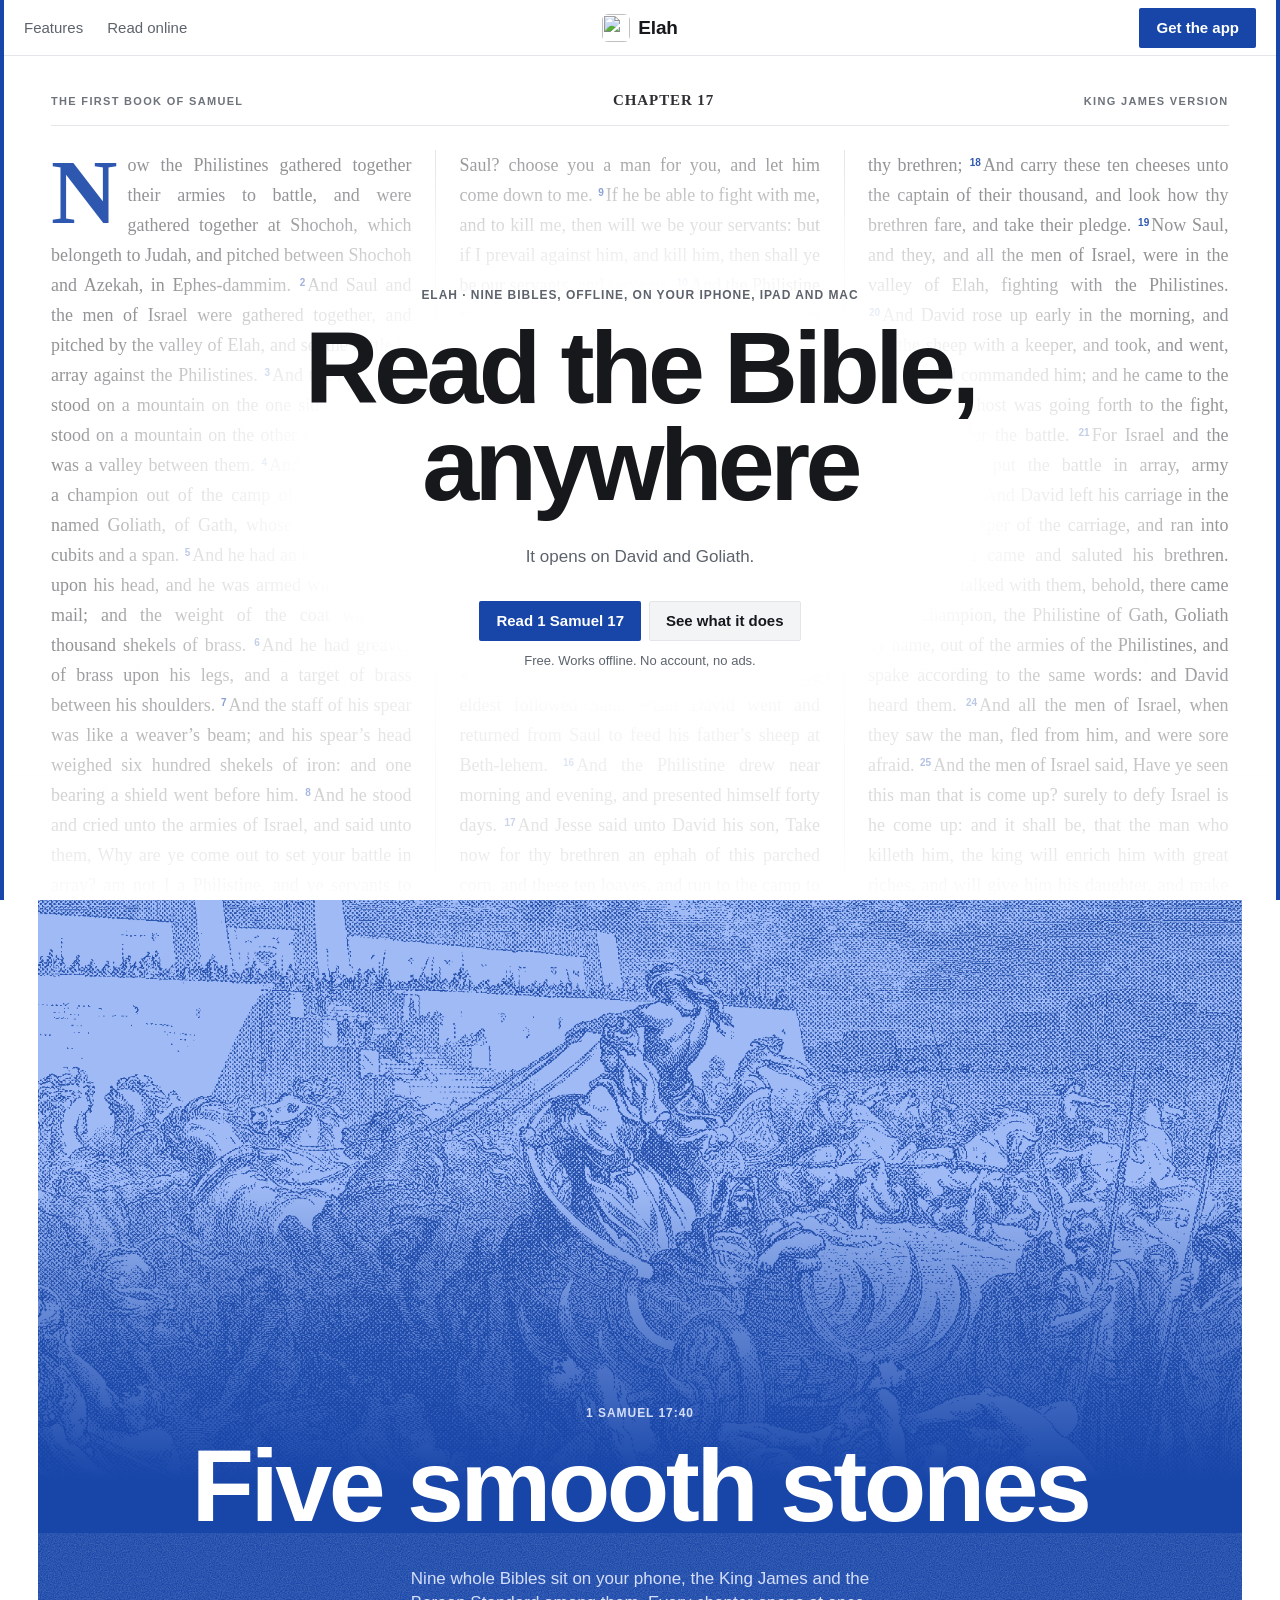
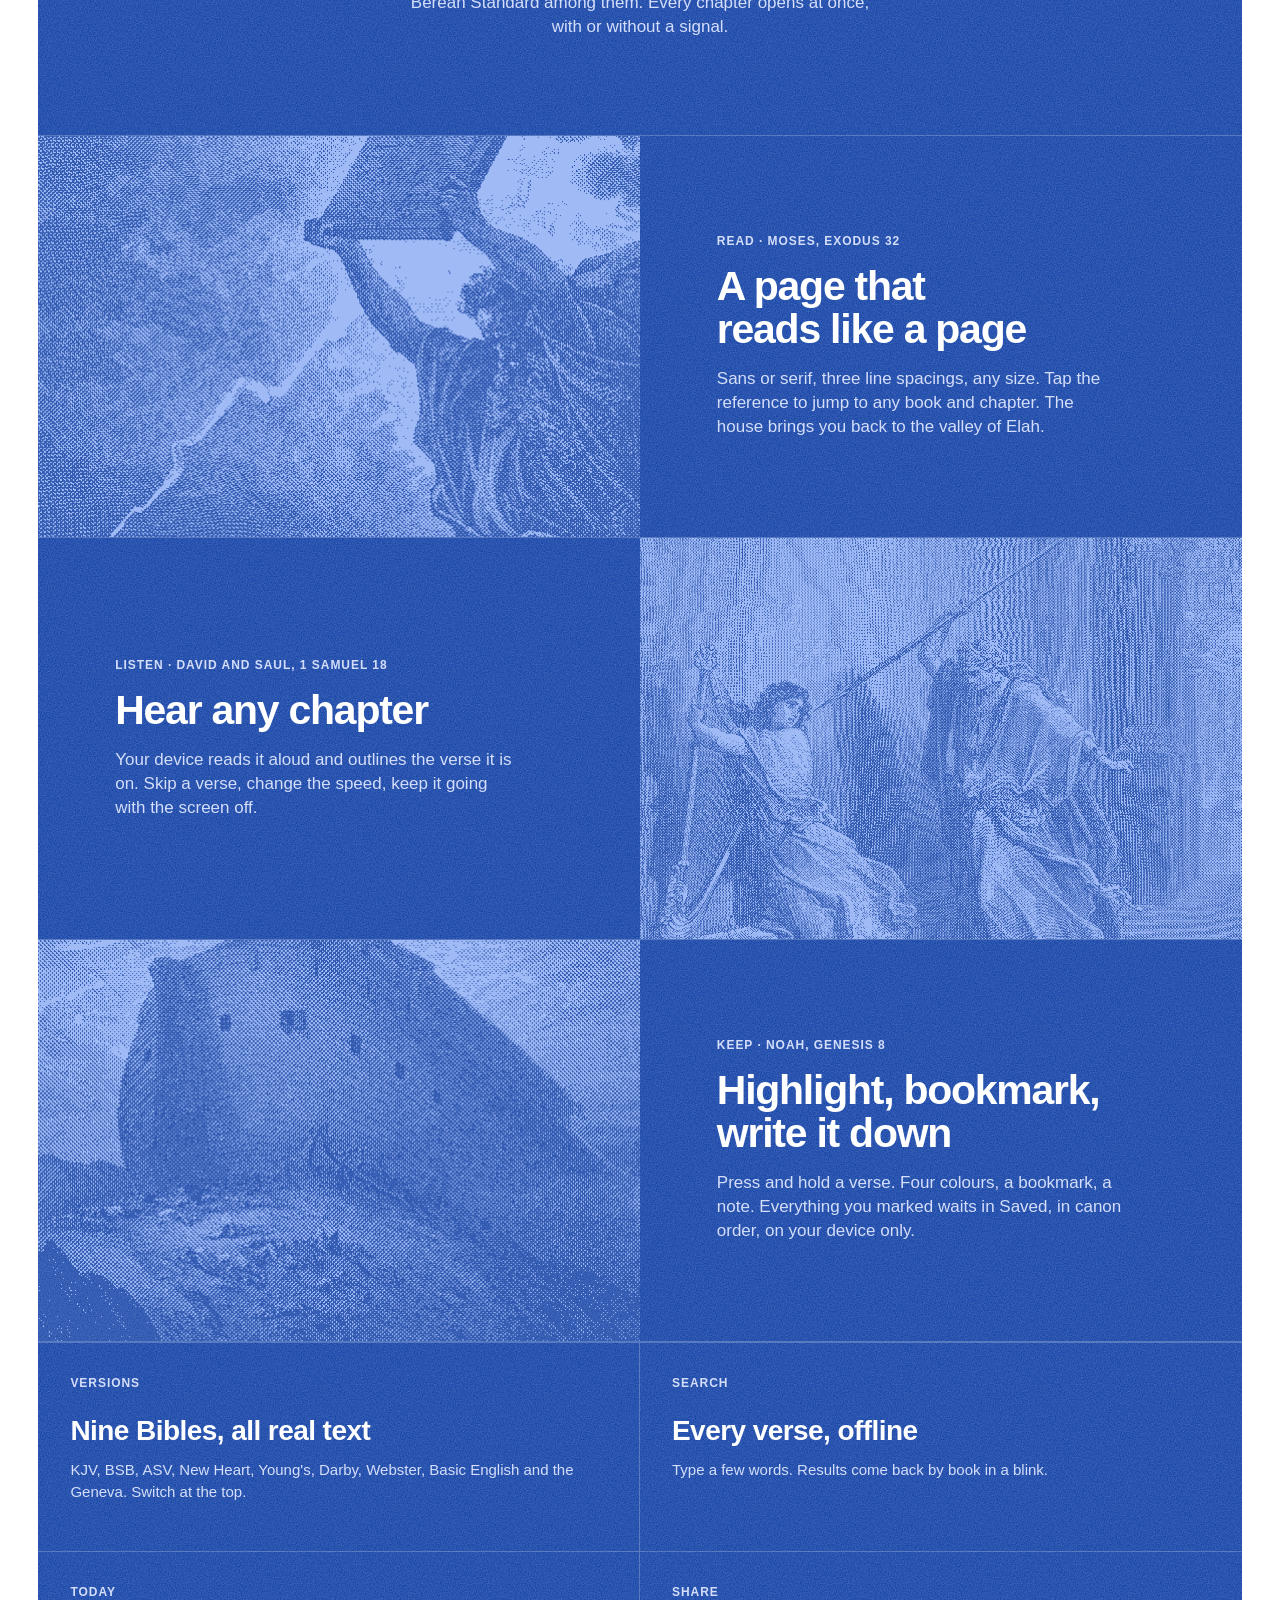
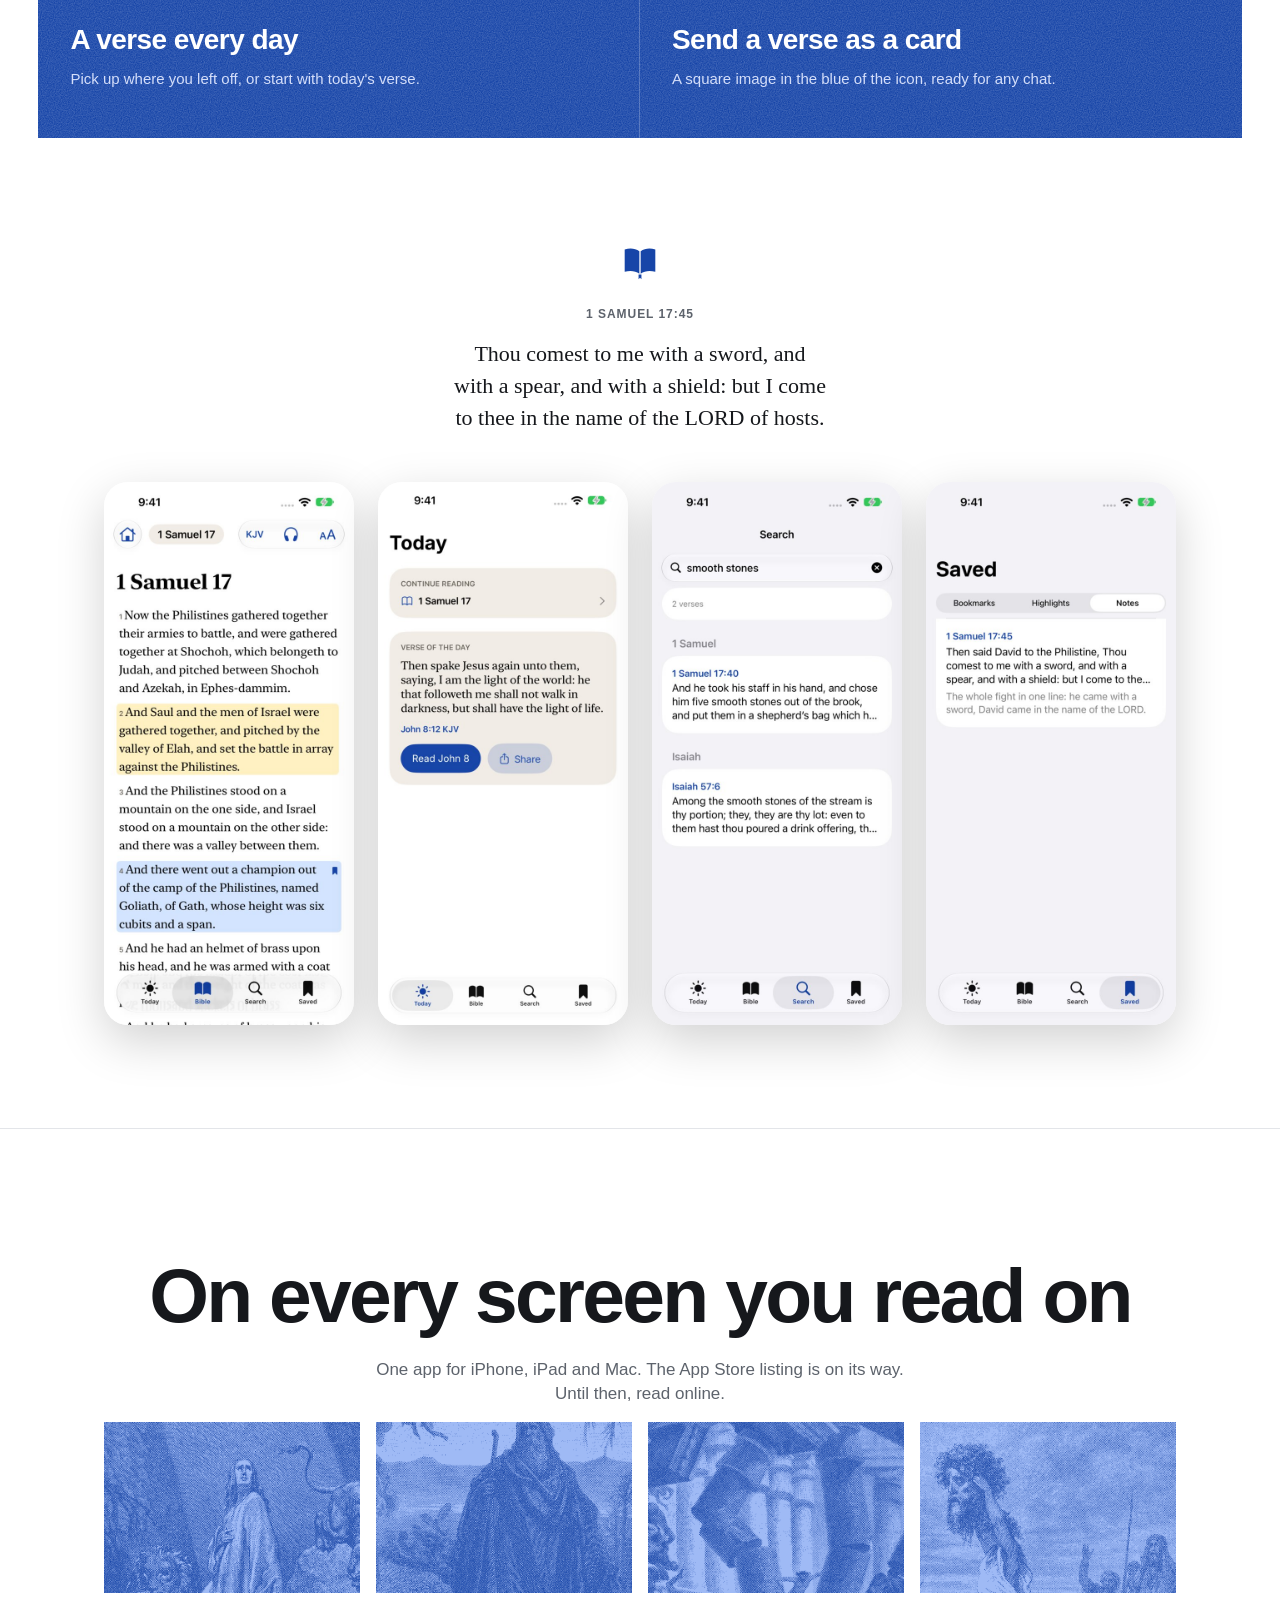
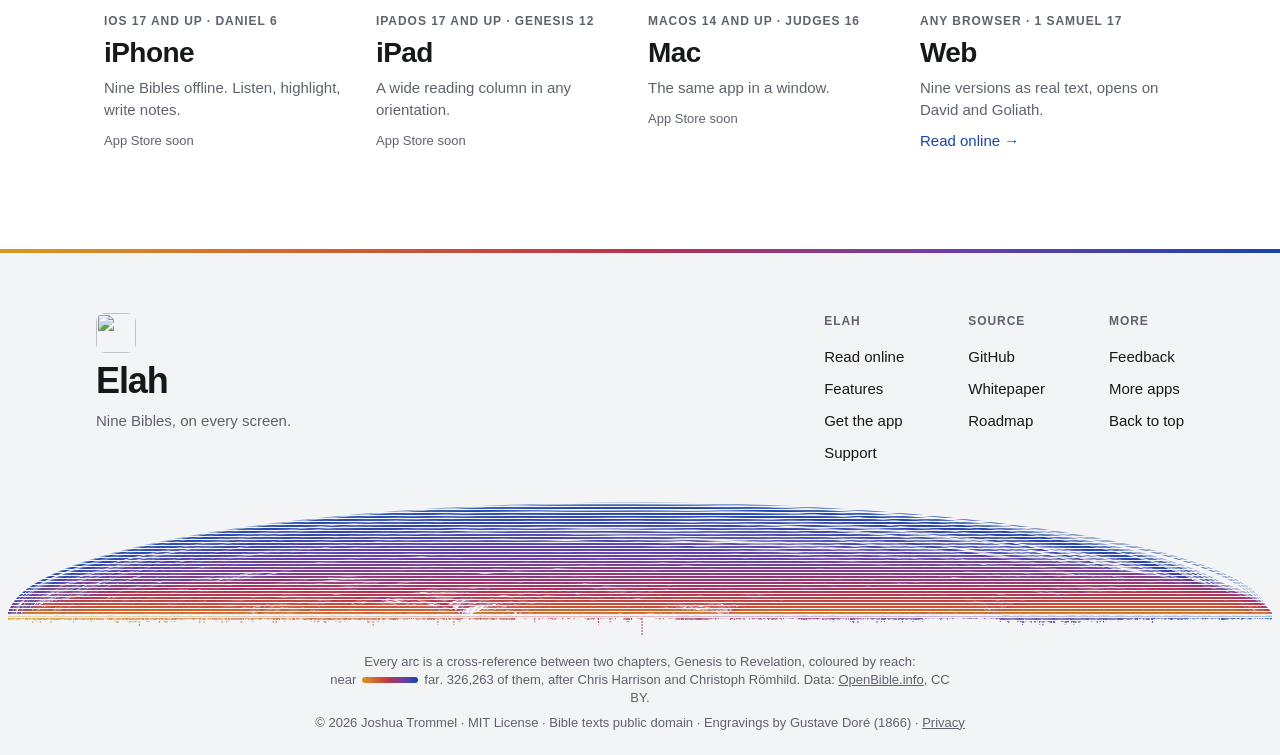
==== commit 7a7b1be2: "Landing: bust the token and stylesheet cache so the neutrals show Co-Authored-By: Claude Opus 5.5 <n" ====
--- a/landing/index.html
+++ b/landing/index.html
@@ -19,8 +19,8 @@
 <meta property="og:url" content="https://elah.jaybulb.com/">
 <meta name="twitter:card" content="summary">
 <link rel="preload" href="fonts/ElahSans-Bold.woff2" as="font" type="font/woff2" crossorigin>
-<link rel="stylesheet" href="tokens.css?v=2">
-<link rel="stylesheet" href="landing.css?v=2">
+<link rel="stylesheet" href="tokens.css?v=3">
+<link rel="stylesheet" href="landing.css?v=3">
 <link rel="stylesheet" href="hero.css?v=4">
 <script src="landing.js" defer></script>
 </head>
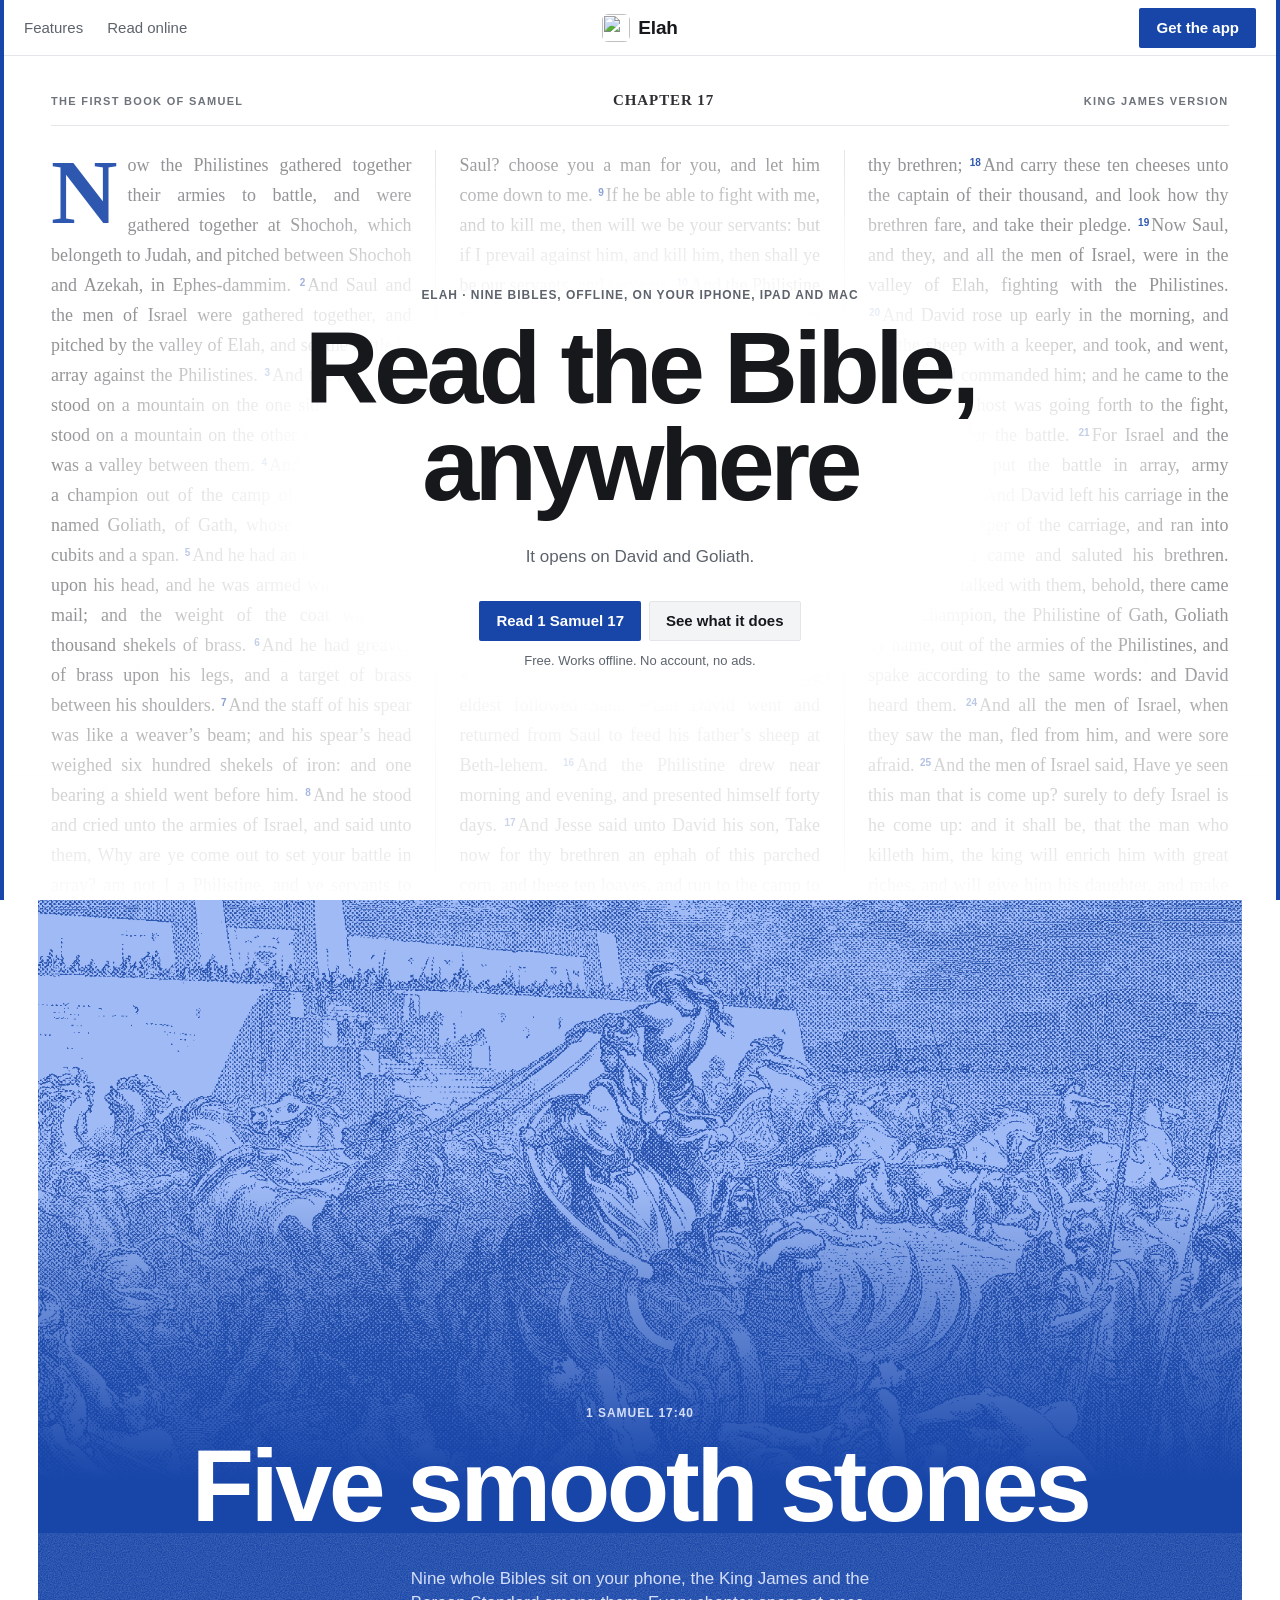
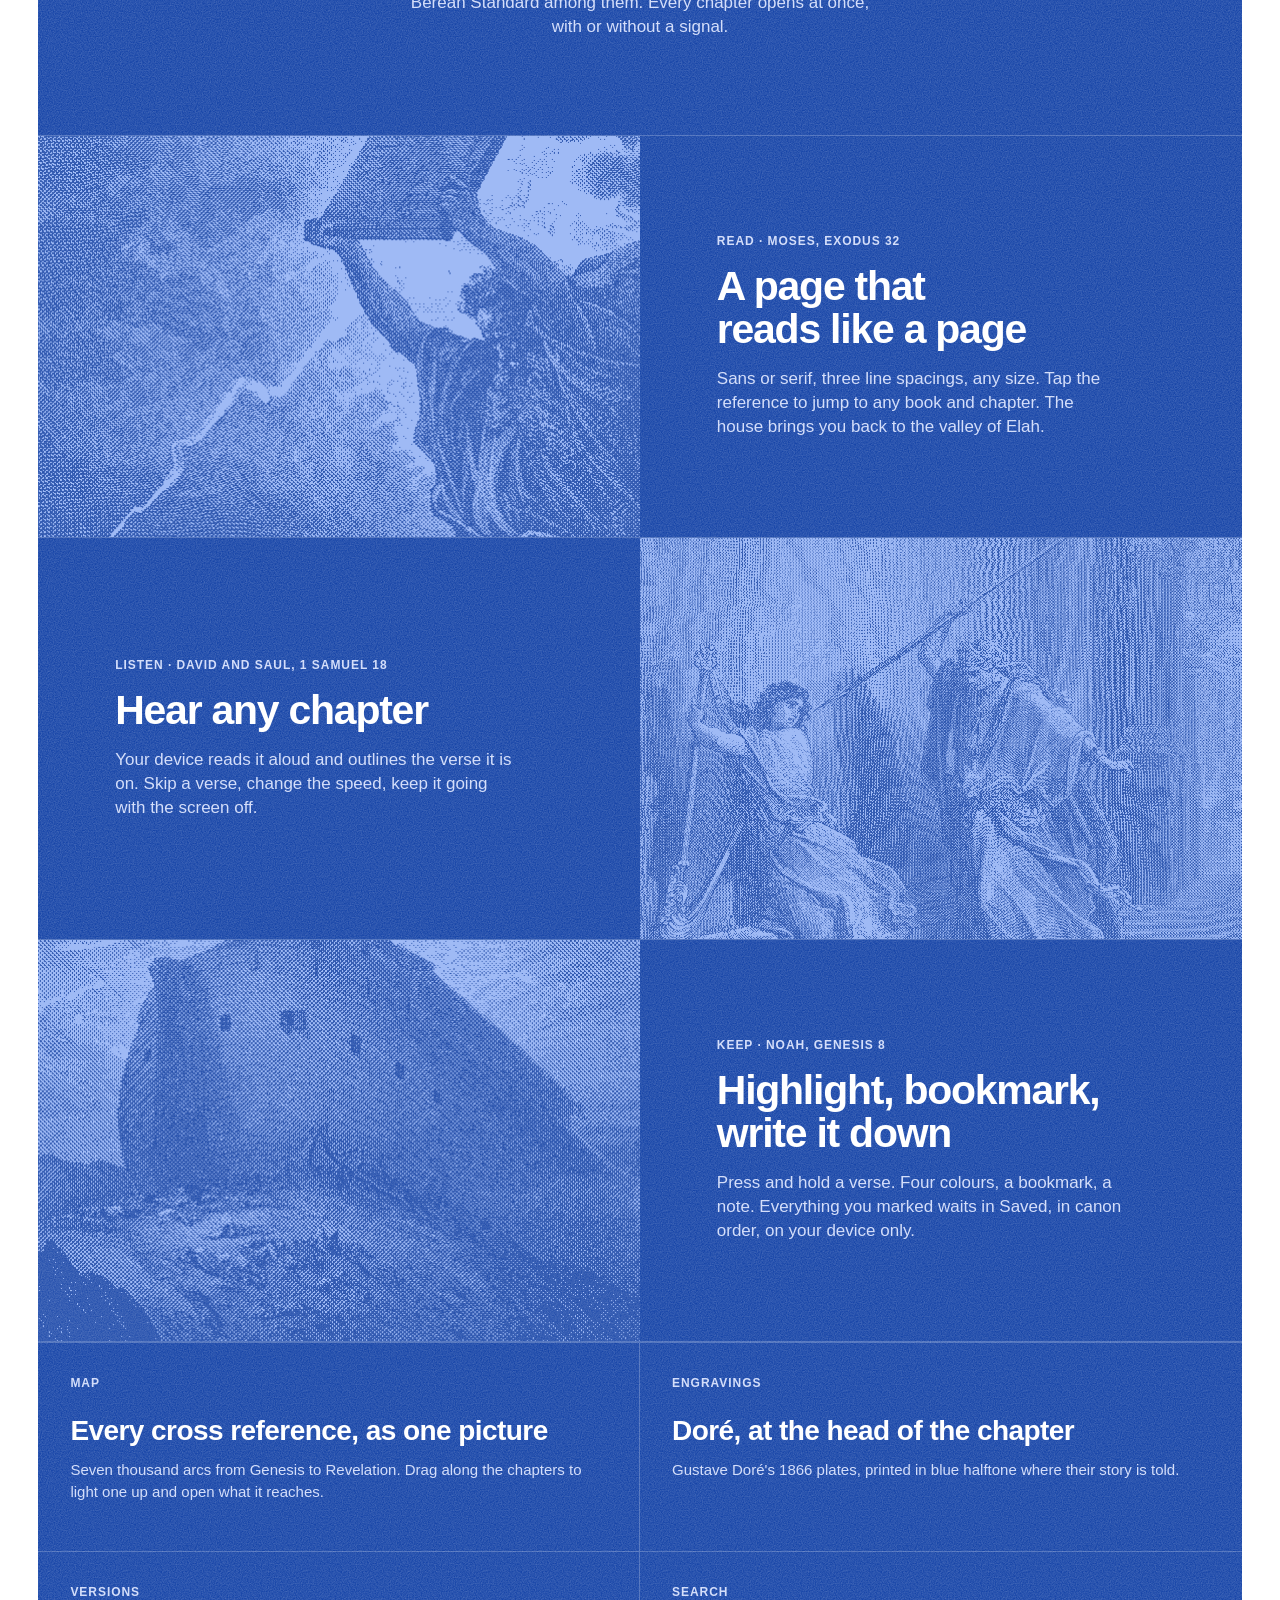
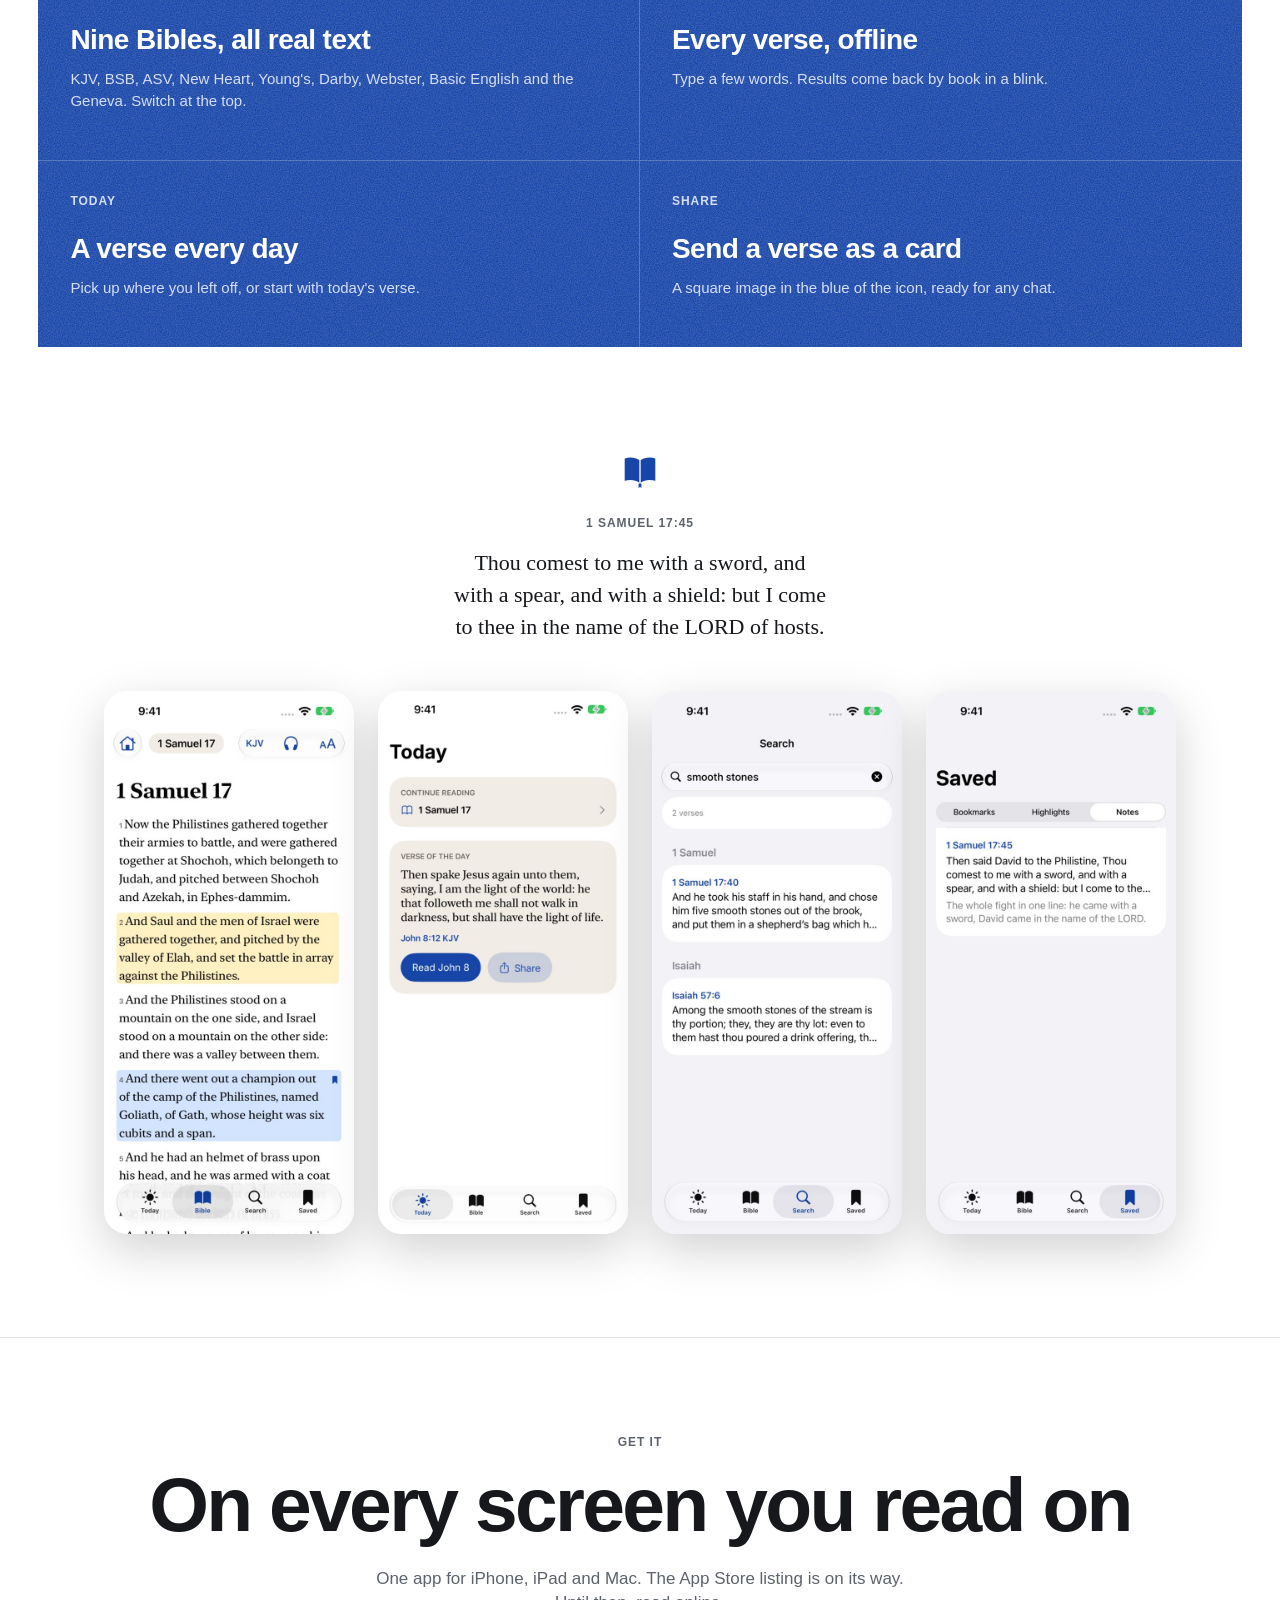
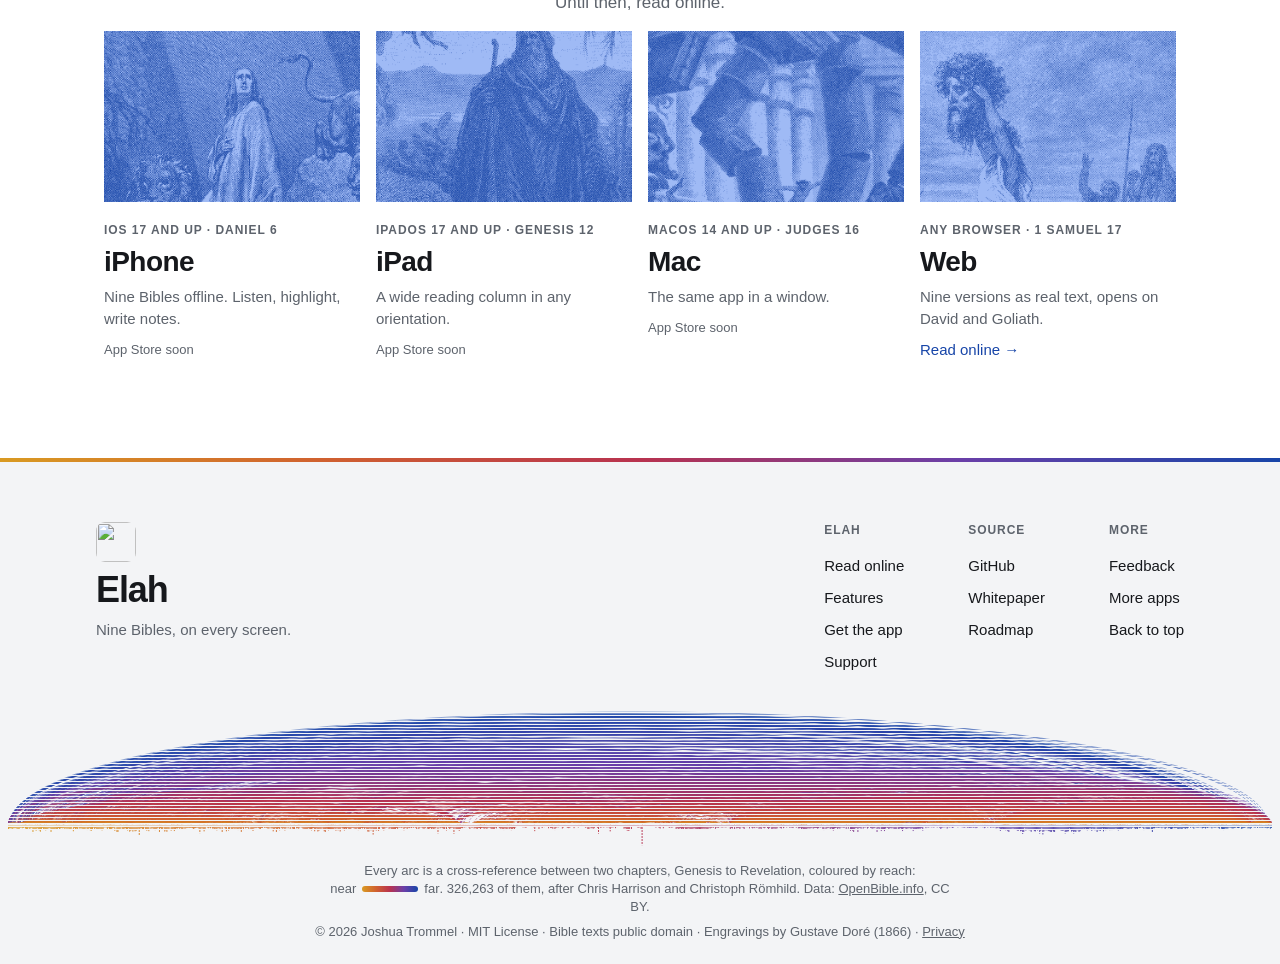
==== commit 4b7d724c: "Roadmap to 10.0, landing leads with the Map and the engravings, loop handoff Co-Authored-By: Claude " ====
--- a/landing/index.html
+++ b/landing/index.html
@@ -4,7 +4,7 @@
 <meta charset="UTF-8">
 <meta name="viewport" content="width=device-width, initial-scale=1.0, viewport-fit=cover">
 <title>Elah. Nine Bibles, offline, on your iPhone, iPad and Mac.</title>
-<meta name="description" content="Nine Bibles, offline, for iPhone, iPad and Mac: the King James, the Berean Standard and seven more. It opens on David and Goliath. Highlight, bookmark and add notes, search every verse, listen to any chapter. No account, no ads.">
+<meta name="description" content="A Bible you can see: every cross reference as one map of arcs, Doré's engravings at their chapters, nine Bibles offline. For iPhone, iPad and Mac. It opens on David and Goliath. Highlight, bookmark and add notes, search every verse, listen to any chapter. No account, no ads.">
 <meta name="color-scheme" content="light dark">
 <meta name="theme-color" content="#ffffff" media="(prefers-color-scheme: light)">
 <meta name="theme-color" content="#0f1012" media="(prefers-color-scheme: dark)">
@@ -69,6 +69,8 @@
     <article class="frow reveal"><div class="art" style="--img: url(art/c-noah.png)" aria-hidden="true"></div><div><p class="label">Keep &middot; Noah, Genesis 8</p><h3>Highlight, bookmark, write it down</h3><p>Press and hold a verse. Four colours, a bookmark, a note. Everything you marked waits in Saved, in canon order, on your device only.</p></div></article>
   </div>
   <div class="cells">
+      <article class="cell reveal"><p class="label">Map</p><h3>Every cross reference, as one picture</h3><p>Seven thousand arcs from Genesis to Revelation. Drag along the chapters to light one up and open what it reaches.</p></article>
+      <article class="cell reveal"><p class="label">Engravings</p><h3>Doré, at the head of the chapter</h3><p>Gustave Doré's 1866 plates, printed in blue halftone where their story is told.</p></article>
       <article class="cell reveal"><p class="label">Versions</p><h3>Nine Bibles, all real text</h3><p>KJV, BSB, ASV, New Heart, Young's, Darby, Webster, Basic English and the Geneva. Switch at the top.</p></article>
       <article class="cell reveal"><p class="label">Search</p><h3>Every verse, offline</h3><p>Type a few words. Results come back by book in a blink.</p></article>
       <article class="cell reveal"><p class="label">Today</p><h3>A verse every day</h3><p>Pick up where you left off, or start with today's verse.</p></article>
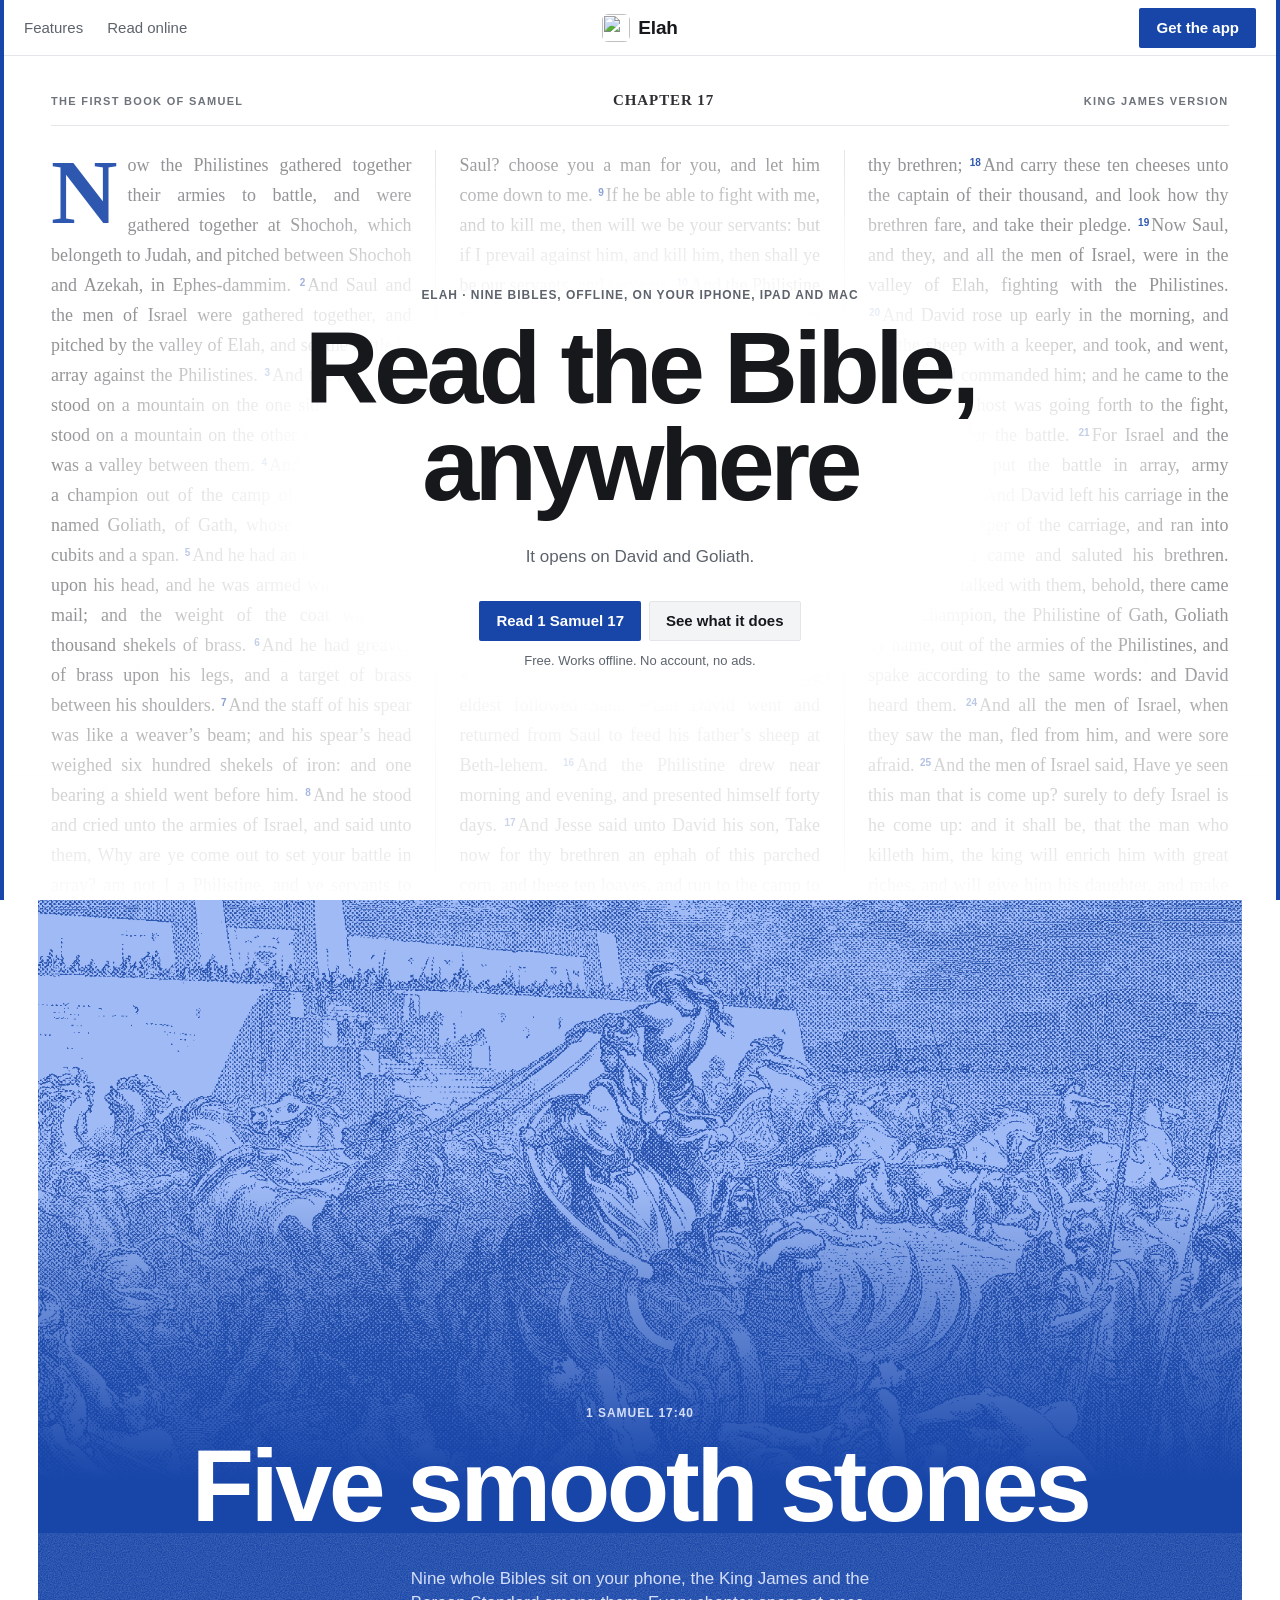
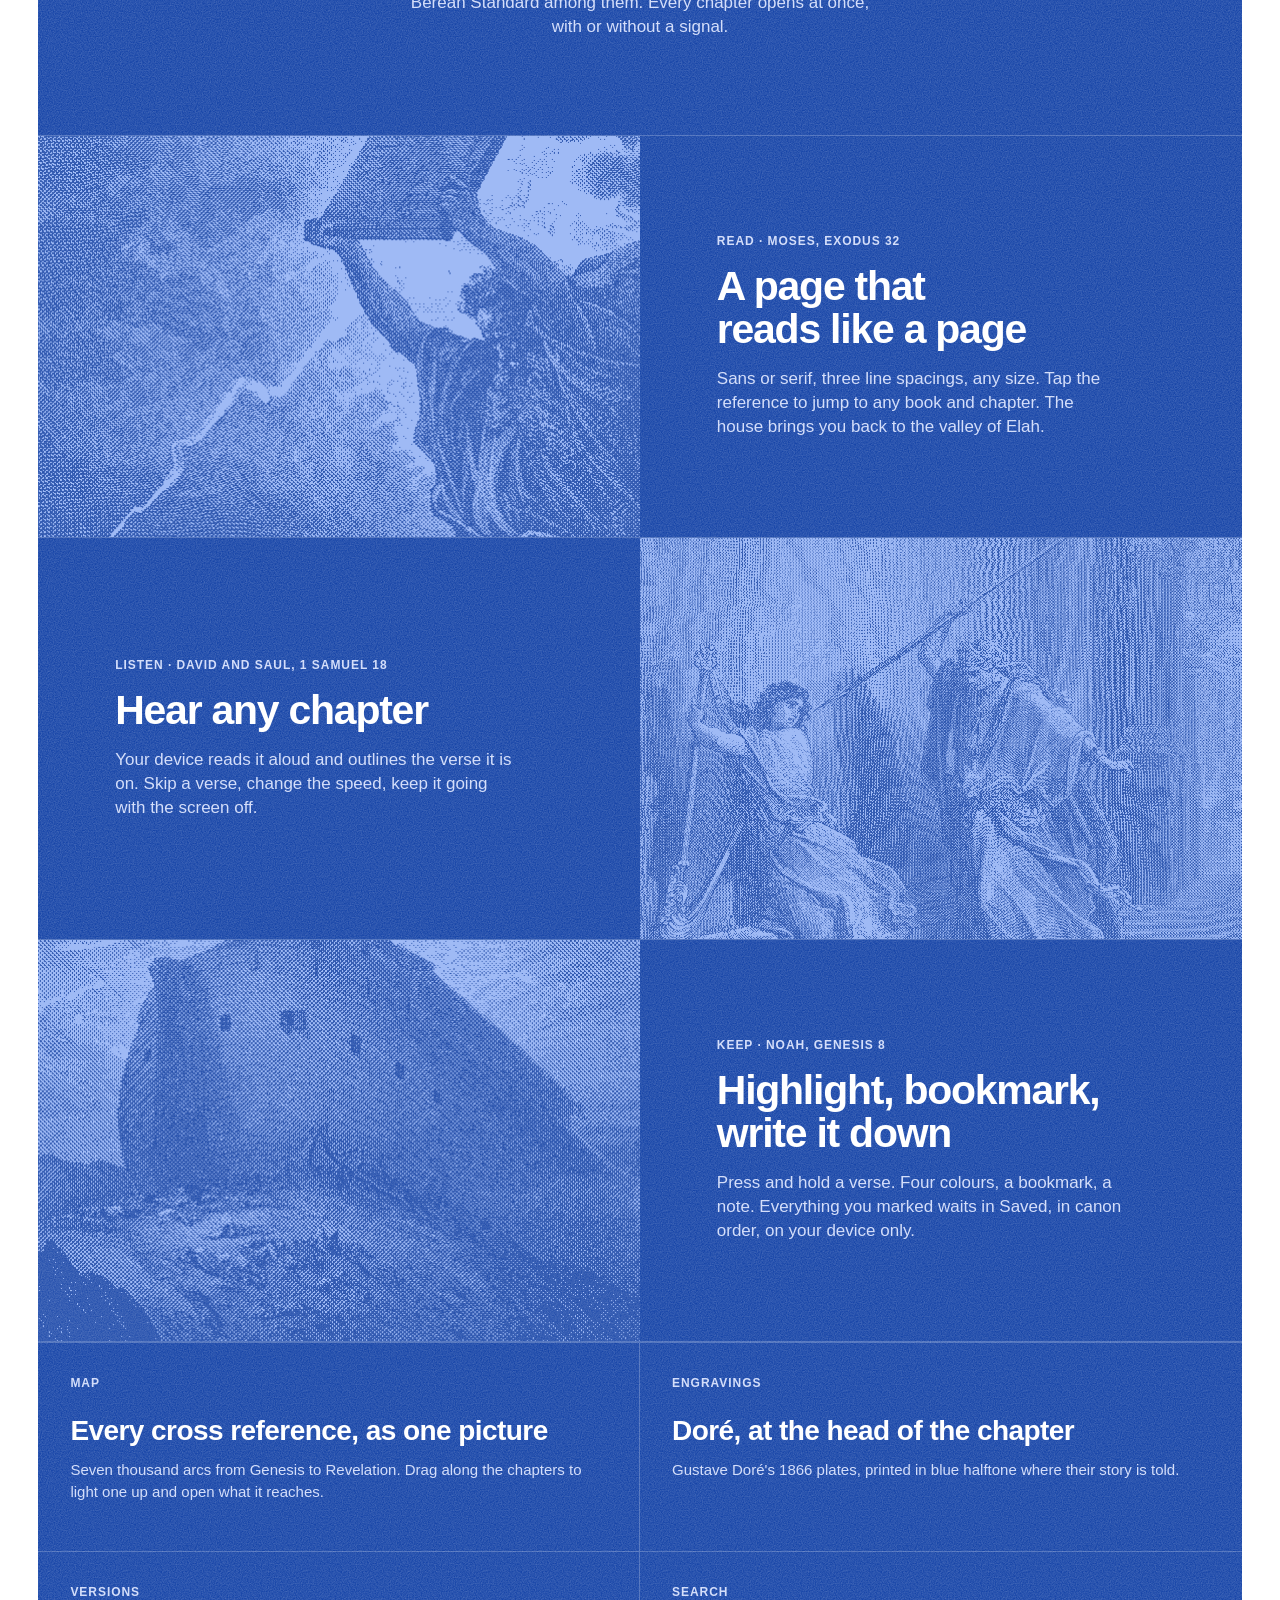
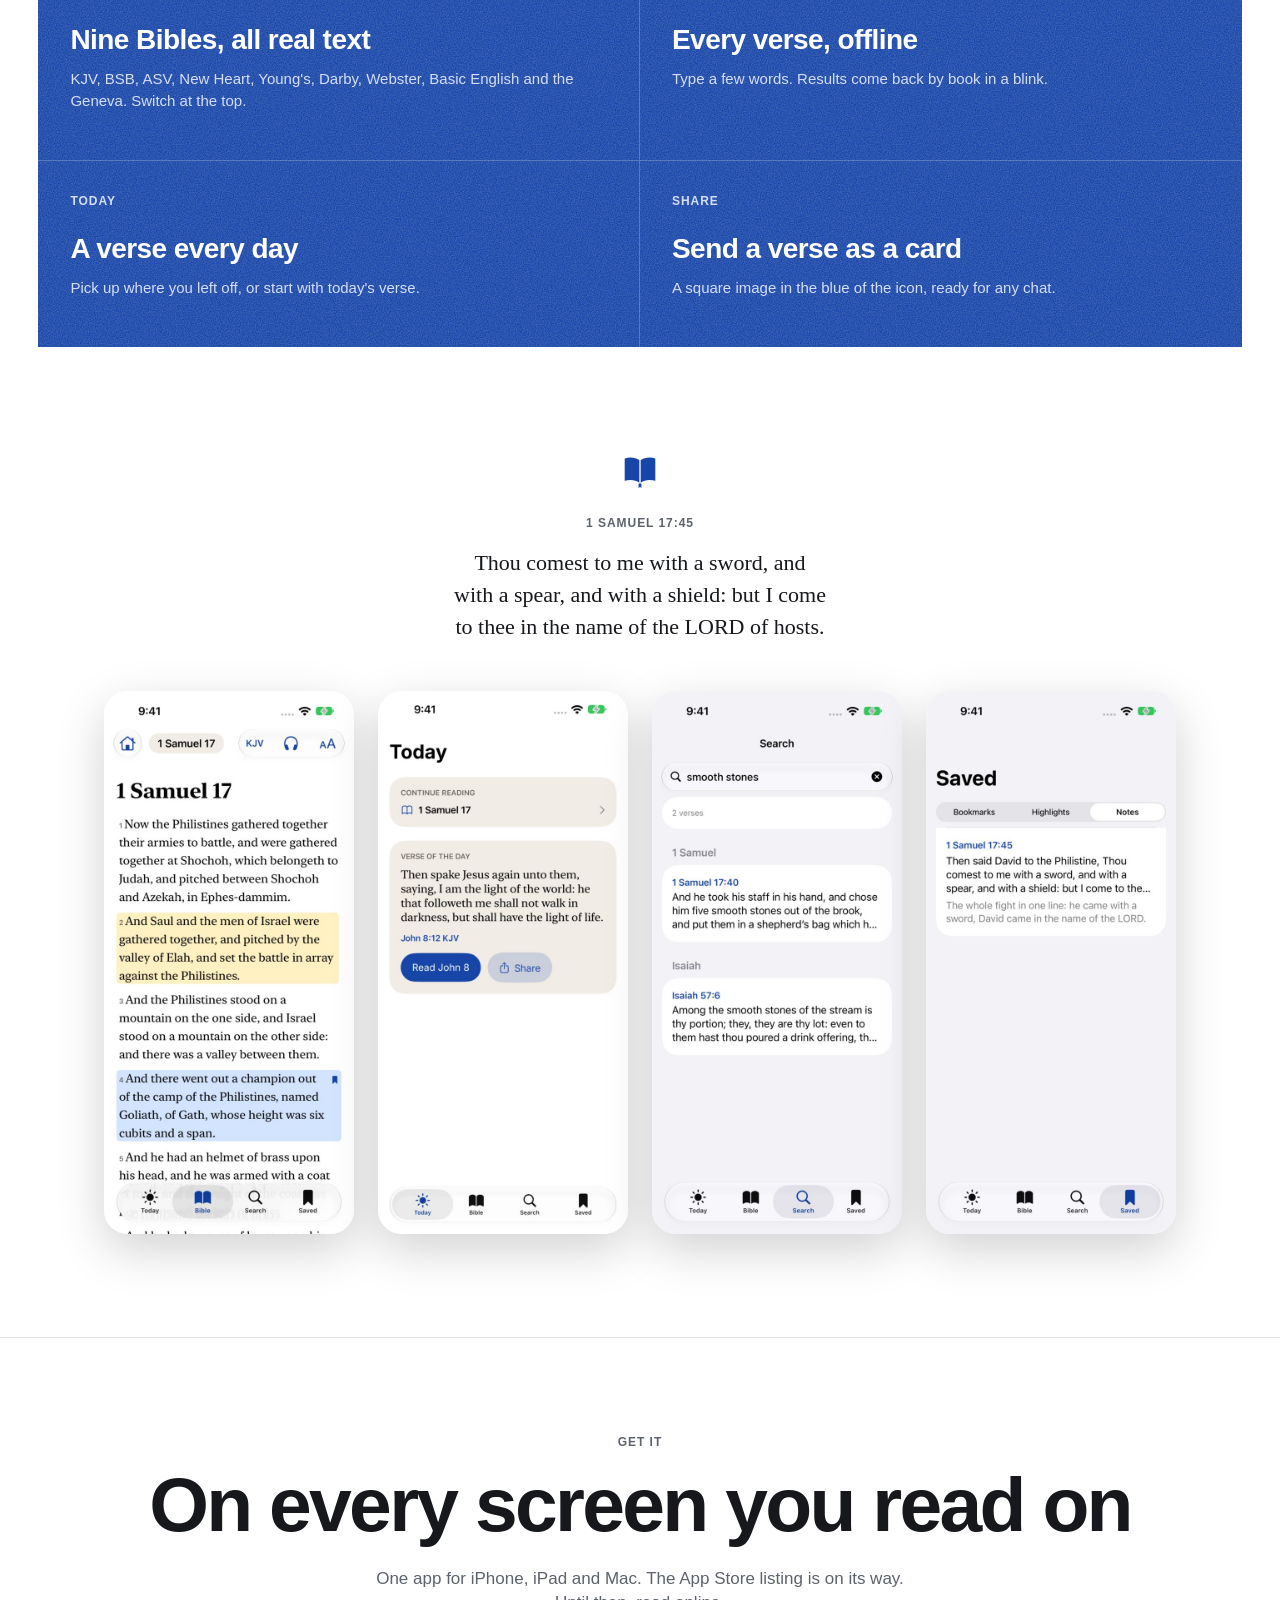
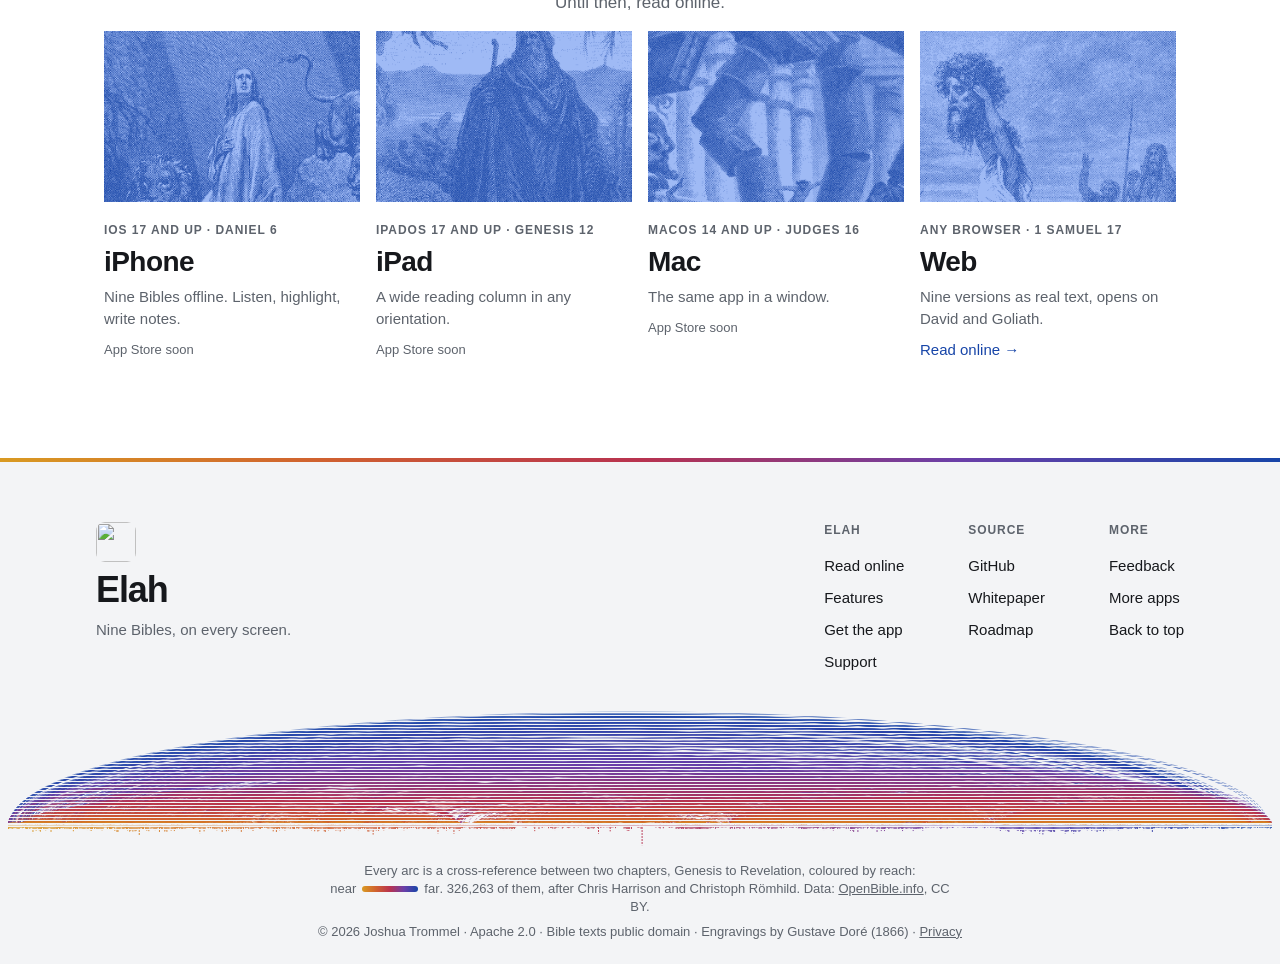
==== commit 2ff6b7fc: "License to Apache 2.0; icon plan and render script in the handoff Co-Authored-By: Claude Opus 5.5 <n" ====
--- a/landing/index.html
+++ b/landing/index.html
@@ -122,7 +122,7 @@
     <div class="word-band arc-band" aria-hidden="true"><canvas class="word-canvas"></canvas></div>
     <figcaption>Every arc is a cross-reference between two chapters, Genesis to Revelation, coloured by reach: <span class="xref-key">near <i></i> far</span>. 326,263 of them, after Chris Harrison and Christoph Römhild. Data: <a href="https://www.openbible.info/labs/cross-references/">OpenBible.info</a>, CC BY.</figcaption>
   </figure>
-  <p class="legal">&copy; 2026 Joshua Trommel &middot; MIT License &middot; Bible texts public domain &middot; Engravings by Gustave Doré (1866) &middot; <a href="privacy">Privacy</a></p>
+  <p class="legal">&copy; 2026 Joshua Trommel &middot; Apache 2.0 &middot; Bible texts public domain &middot; Engravings by Gustave Doré (1866) &middot; <a href="privacy">Privacy</a></p>
 </footer>
 
 <script src="footer-band.js?v=2" defer></script>
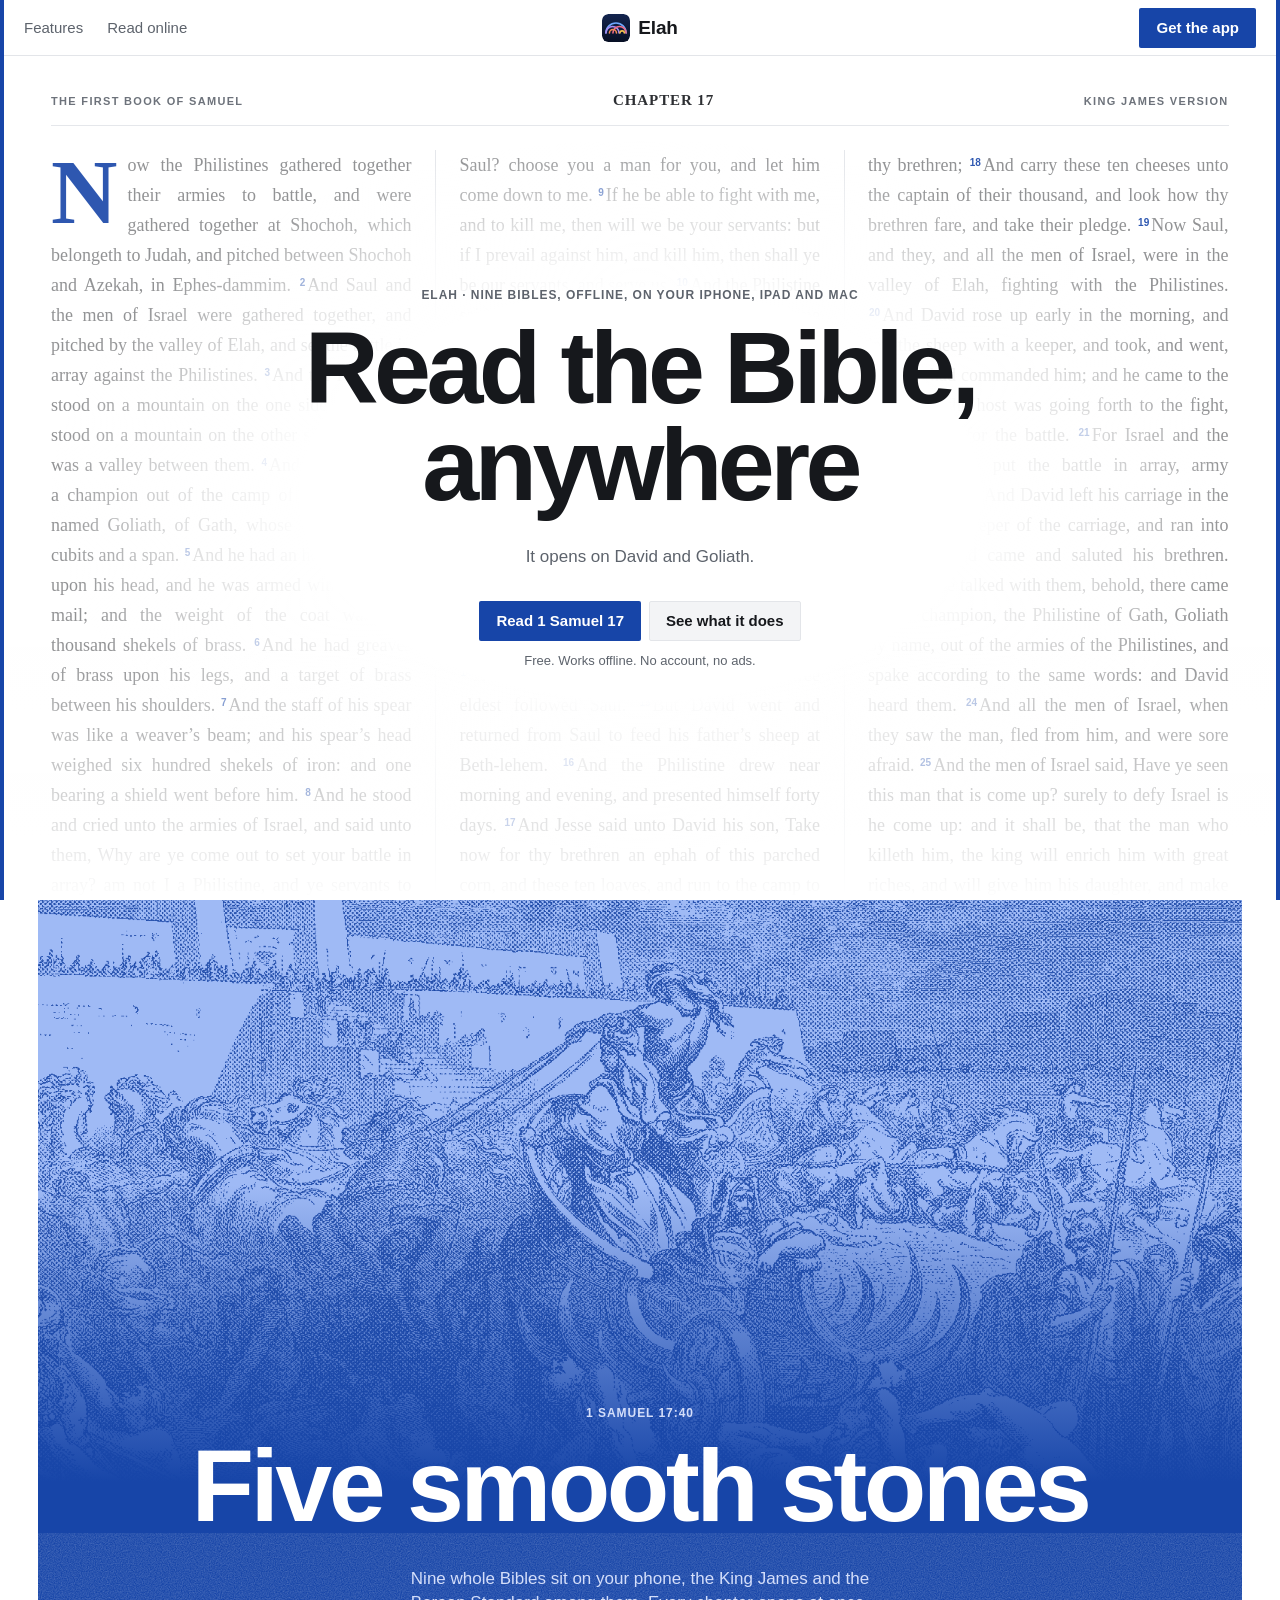
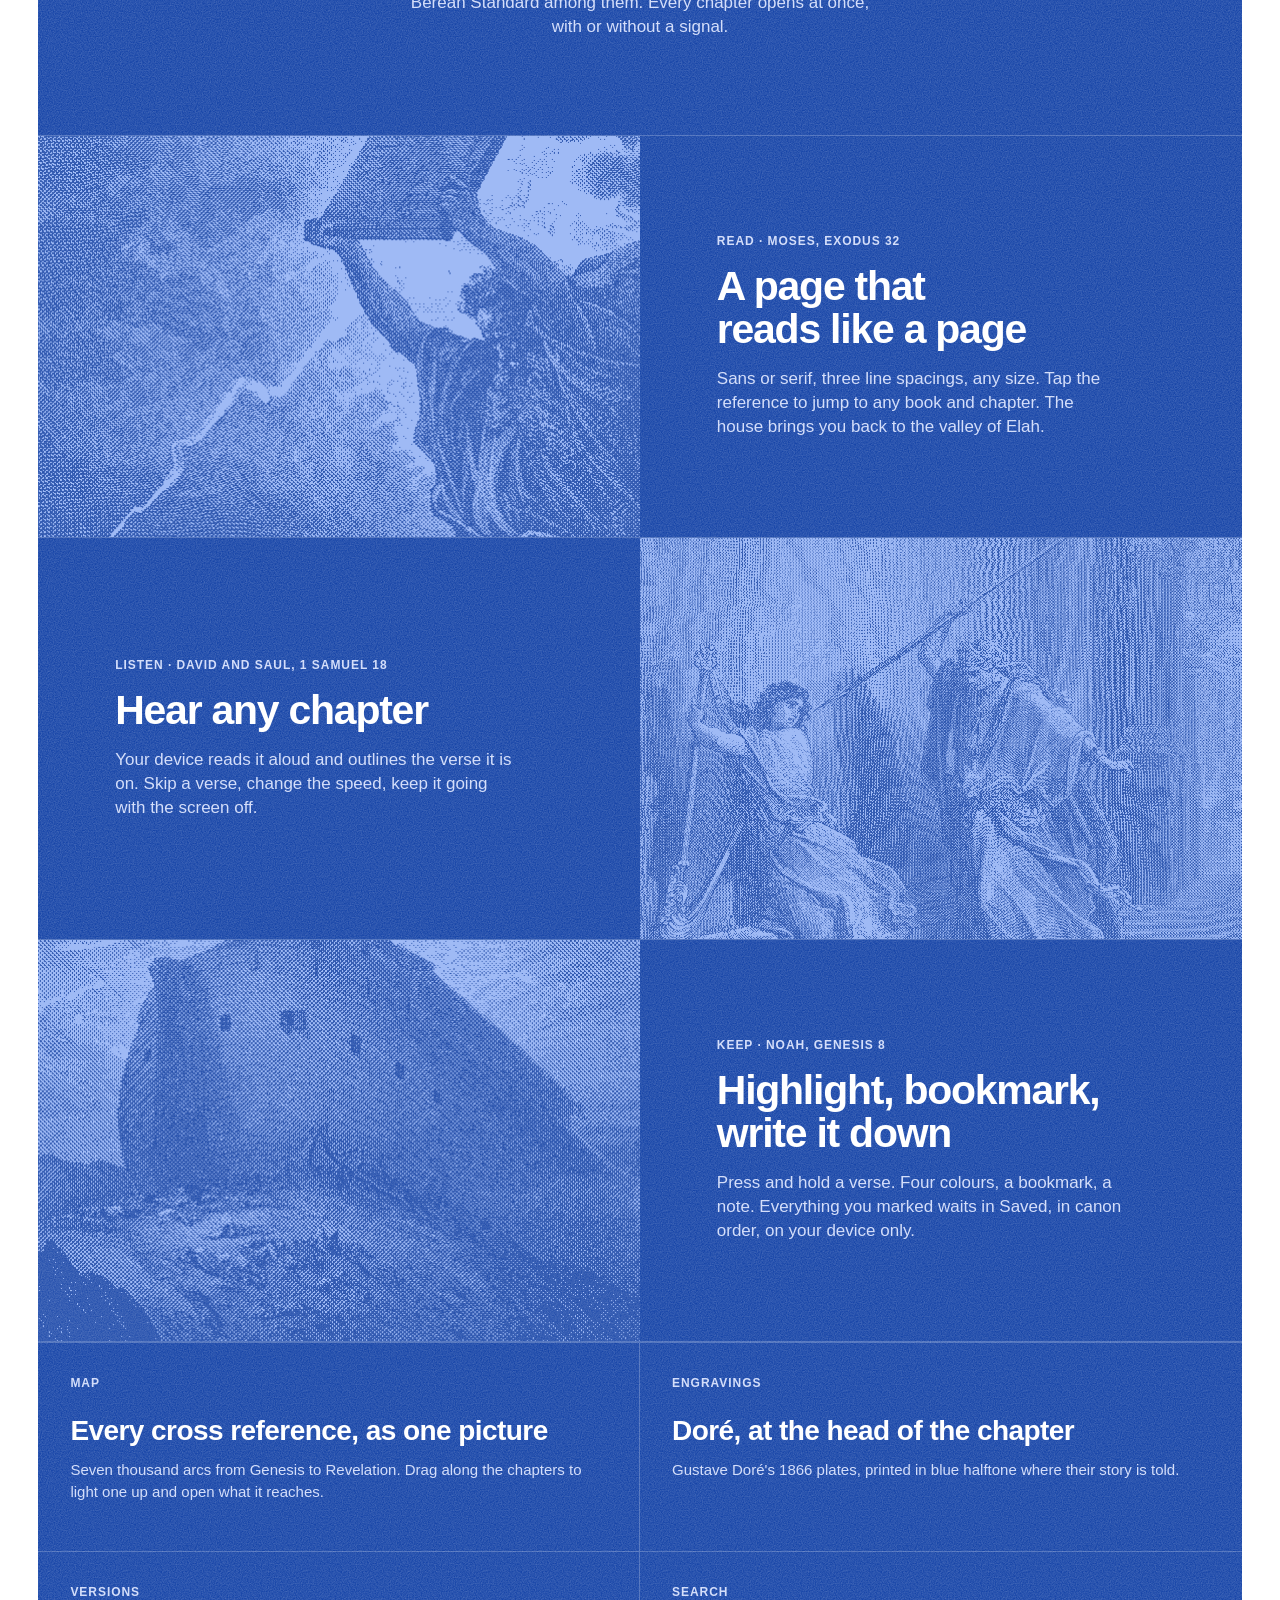
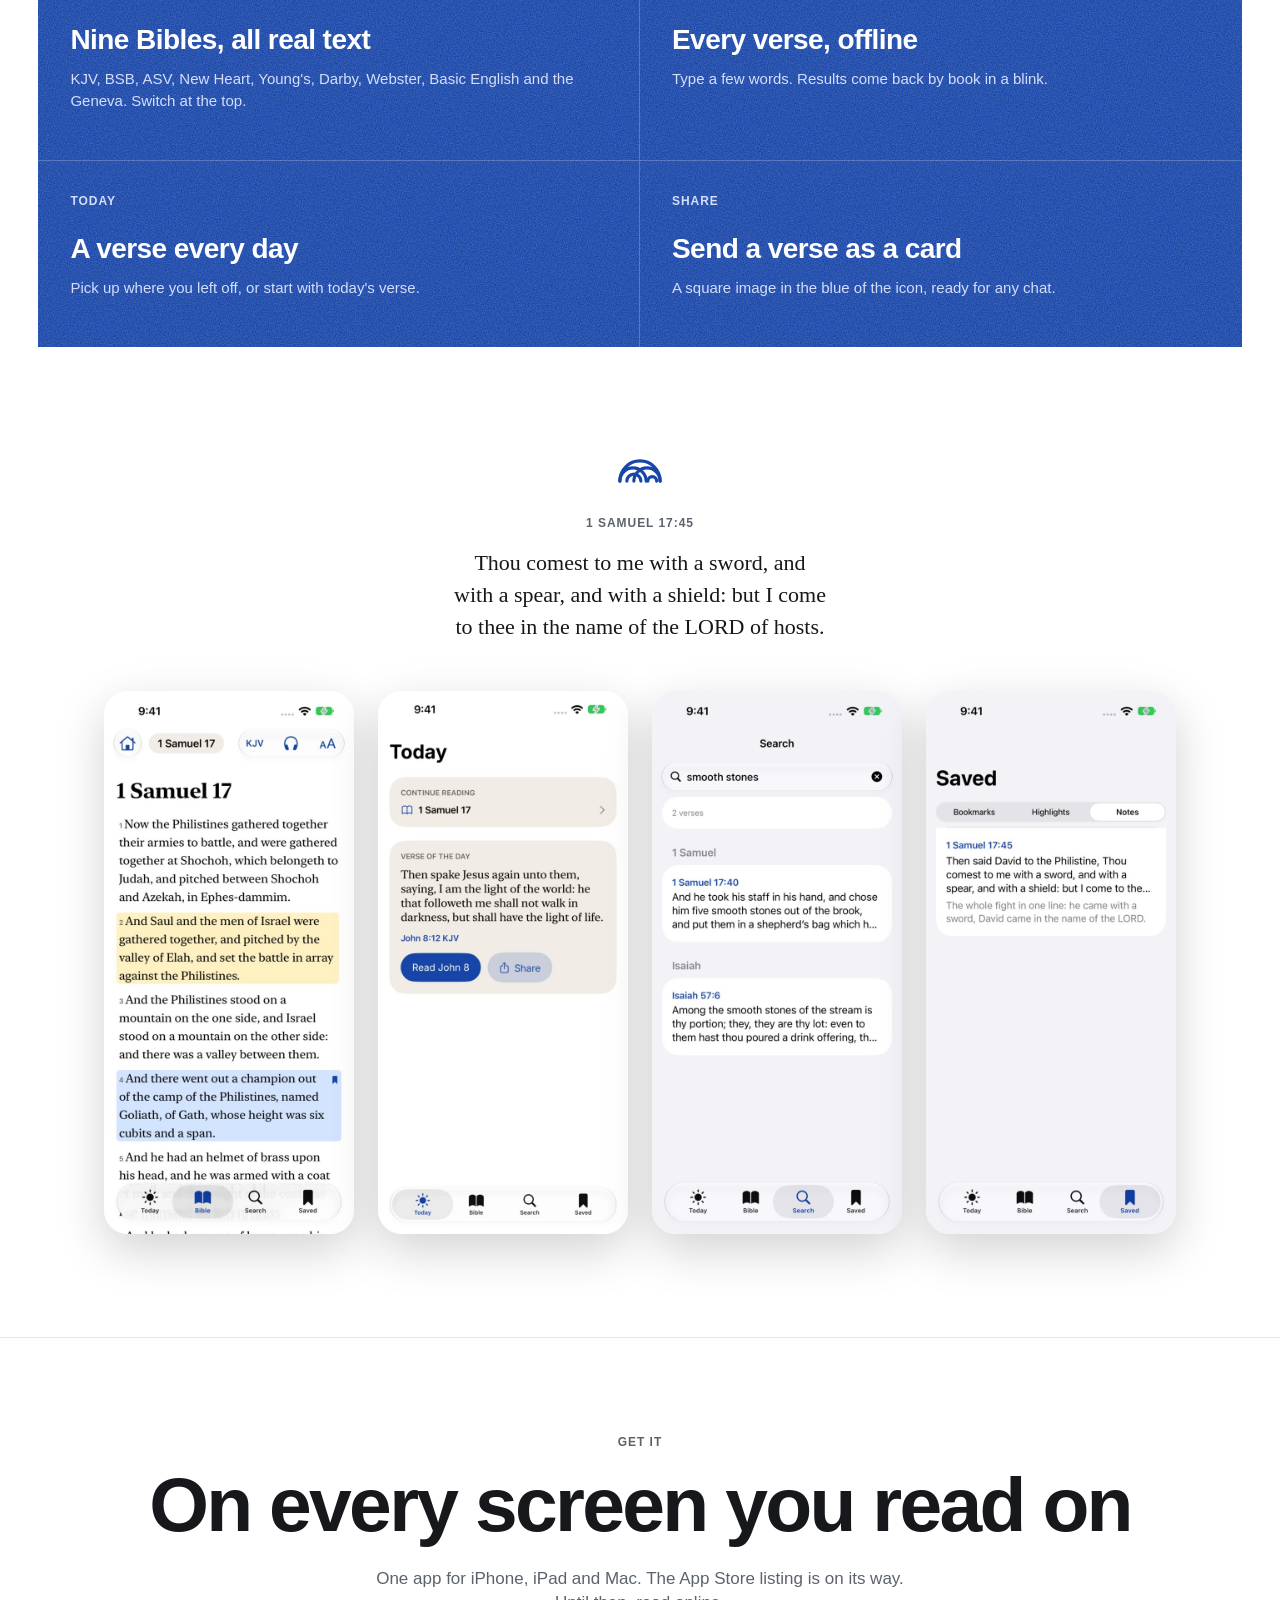
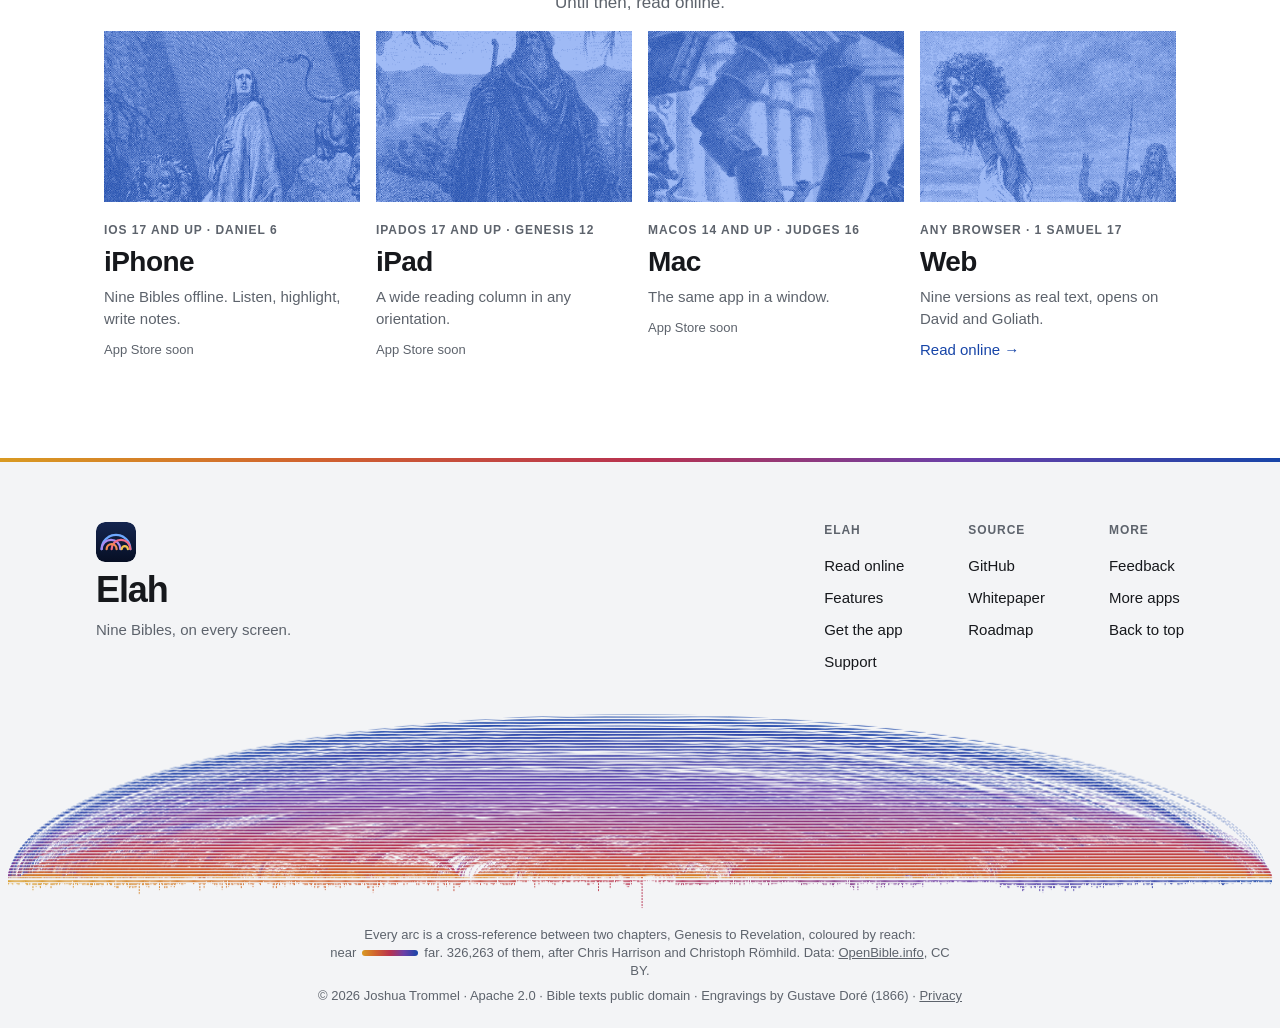
==== commit 673d52c9: "2.2.0: an original icon (cross references on navy), code-review fixes, Apache 2.0 The icon is the Ma" ====
--- a/landing/index.html
+++ b/landing/index.html
@@ -9,7 +9,7 @@
 <meta name="theme-color" content="#ffffff" media="(prefers-color-scheme: light)">
 <meta name="theme-color" content="#0f1012" media="(prefers-color-scheme: dark)">
 <link rel="canonical" href="https://elah.jaybulb.com/">
-<link rel="icon" href="favicon.svg" type="image/svg+xml">
+<link rel="icon" href="favicon.svg?v=2" type="image/svg+xml">
 <link rel="icon" href="favicon-32.png" sizes="32x32" type="image/png">
 <link rel="apple-touch-icon" href="apple-touch-icon.png">
 <meta property="og:type" content="website">
@@ -18,9 +18,8 @@
 <meta property="og:description" content="Opens on David and Goliath. Offline, no account, no ads.">
 <meta property="og:url" content="https://elah.jaybulb.com/">
 <meta name="twitter:card" content="summary">
-<link rel="preload" href="fonts/ElahSans-Bold.woff2" as="font" type="font/woff2" crossorigin>
 <link rel="stylesheet" href="tokens.css?v=3">
-<link rel="stylesheet" href="landing.css?v=3">
+<link rel="stylesheet" href="landing.css?v=4">
 <link rel="stylesheet" href="hero.css?v=4">
 <script src="landing.js" defer></script>
 </head>
@@ -31,7 +30,7 @@
     <a href="#features">Features</a>
     <a href="read">Read online</a>
   </nav>
-  <a class="nav-brand" href="#top" aria-label="Elah home"><img src="icon.svg" alt="" width="28" height="28"><span>Elah</span></a>
+  <a class="nav-brand" href="#top" aria-label="Elah home"><img src="icon.svg?v=2" alt="" width="28" height="28"><span>Elah</span></a>
   <div class="nav-end">
     <a class="btn btn-solid" href="#get">Get the app</a>
   </div>
@@ -111,7 +110,7 @@
 
 <footer class="foot" id="footer">
   <div class="foot-top">
-    <div class="foot-brand"><img src="icon.svg" alt="" width="40" height="40"><b>Elah</b><p>Nine Bibles, on every screen.</p></div>
+    <div class="foot-brand"><img src="icon.svg?v=2" alt="" width="40" height="40"><b>Elah</b><p>Nine Bibles, on every screen.</p></div>
     <nav class="foot-cols" aria-label="Footer">
       <div><p class="label">Elah</p><a href="read">Read online</a><a href="#features">Features</a><a href="#get">Get the app</a><a href="support">Support</a></div>
       <div><p class="label">Source</p><a href="https://github.com/nulljosh/elah">GitHub</a><a href="https://github.com/nulljosh/elah/blob/main/WHITEPAPER.md">Whitepaper</a><a href="https://github.com/nulljosh/elah/blob/main/docs/roadmap.md">Roadmap</a></div>
@@ -125,7 +124,7 @@
   <p class="legal">&copy; 2026 Joshua Trommel &middot; Apache 2.0 &middot; Bible texts public domain &middot; Engravings by Gustave Doré (1866) &middot; <a href="privacy">Privacy</a></p>
 </footer>
 
-<script src="footer-band.js?v=2" defer></script>
-<script src="hero.js?v=3" defer></script>
+<script src="footer-band.js?v=3" defer></script>
+<script src="hero.js?v=5" defer></script>
 </body>
 </html>
--- a/landing/landing.css
+++ b/landing/landing.css
@@ -201,7 +201,7 @@
 
 .nav-end .btn { white-space: nowrap; }
 .xref { margin: 0; }
-.xref .word-band { height: 140px; }
+@media (max-width: 600px) { .xref .word-band { height: 140px; } }
 .glyph-band { height: clamp(110px, 16vw, 220px); }
 .xref figcaption { max-width: 620px; margin: var(--sp-4) auto 0; font-size: var(--size-footnote); line-height: 18px; color: var(--sub); }
 .xref figcaption a { color: inherit; }
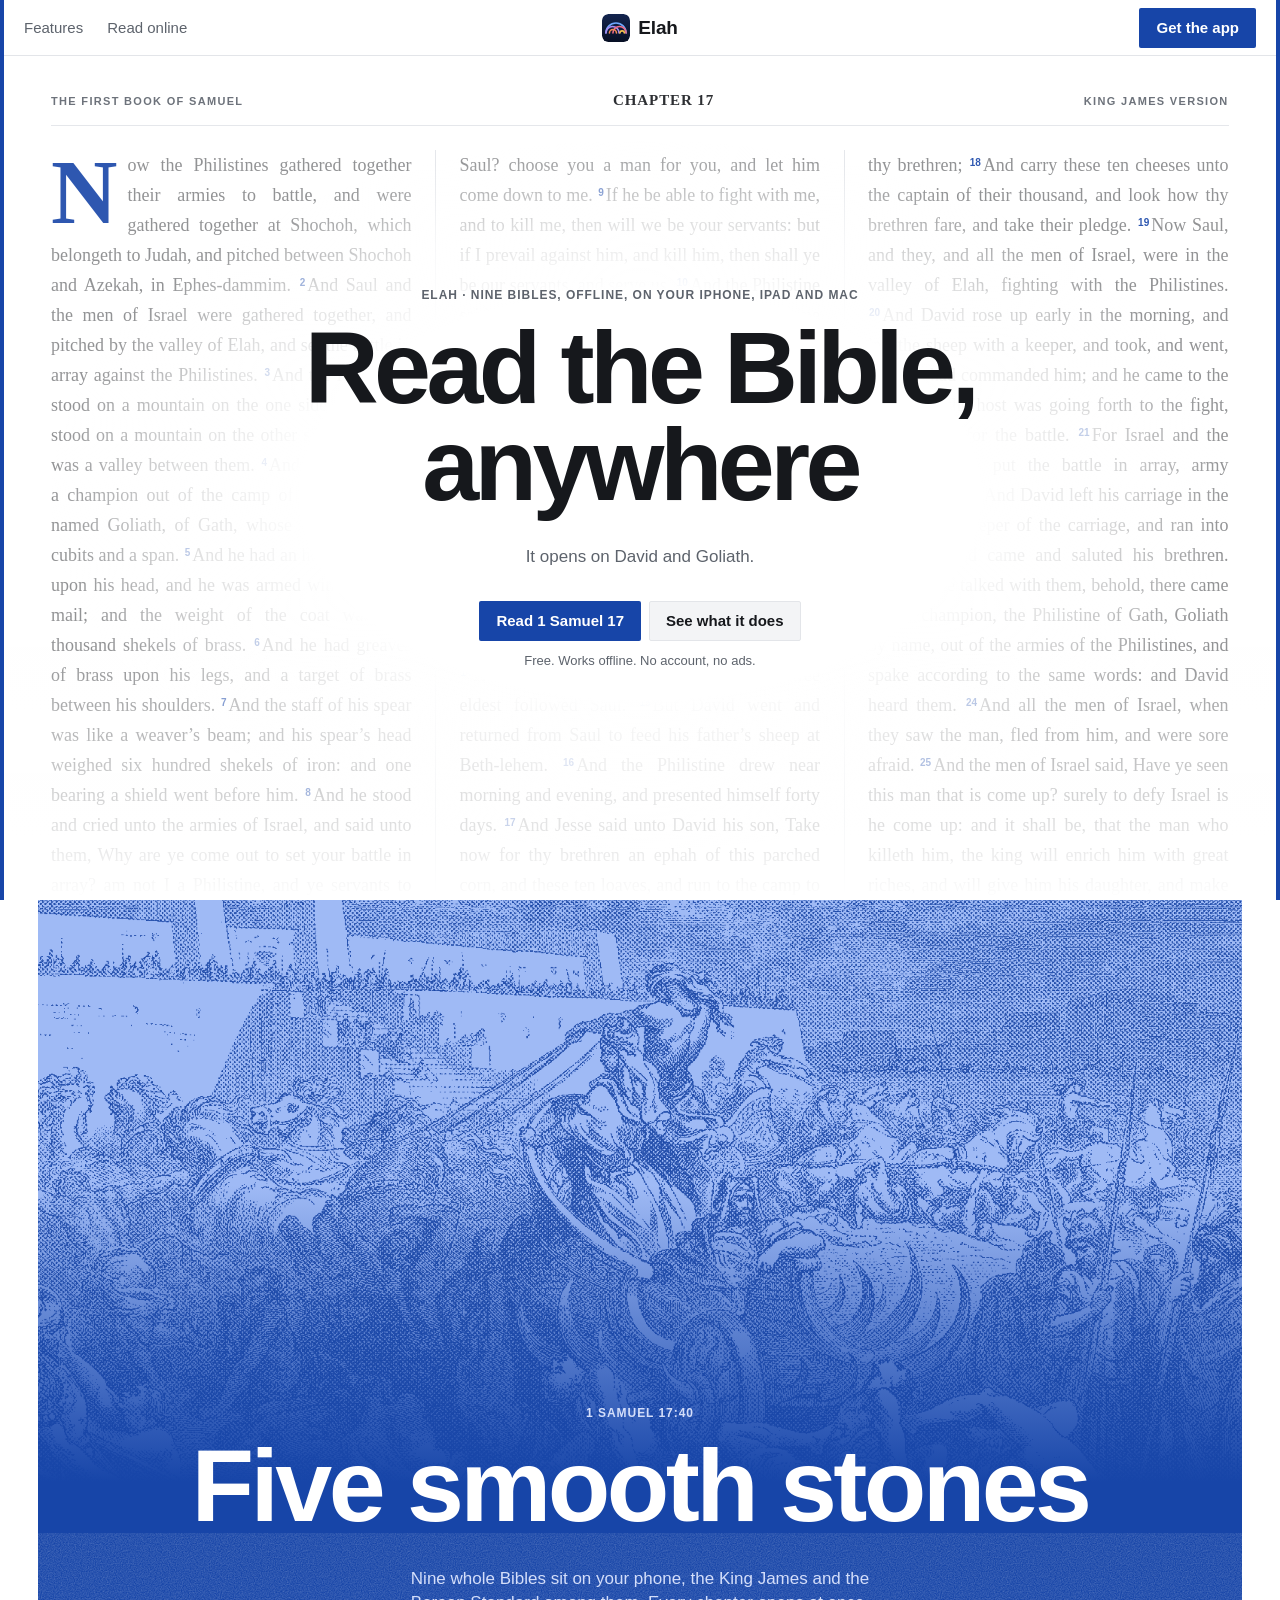
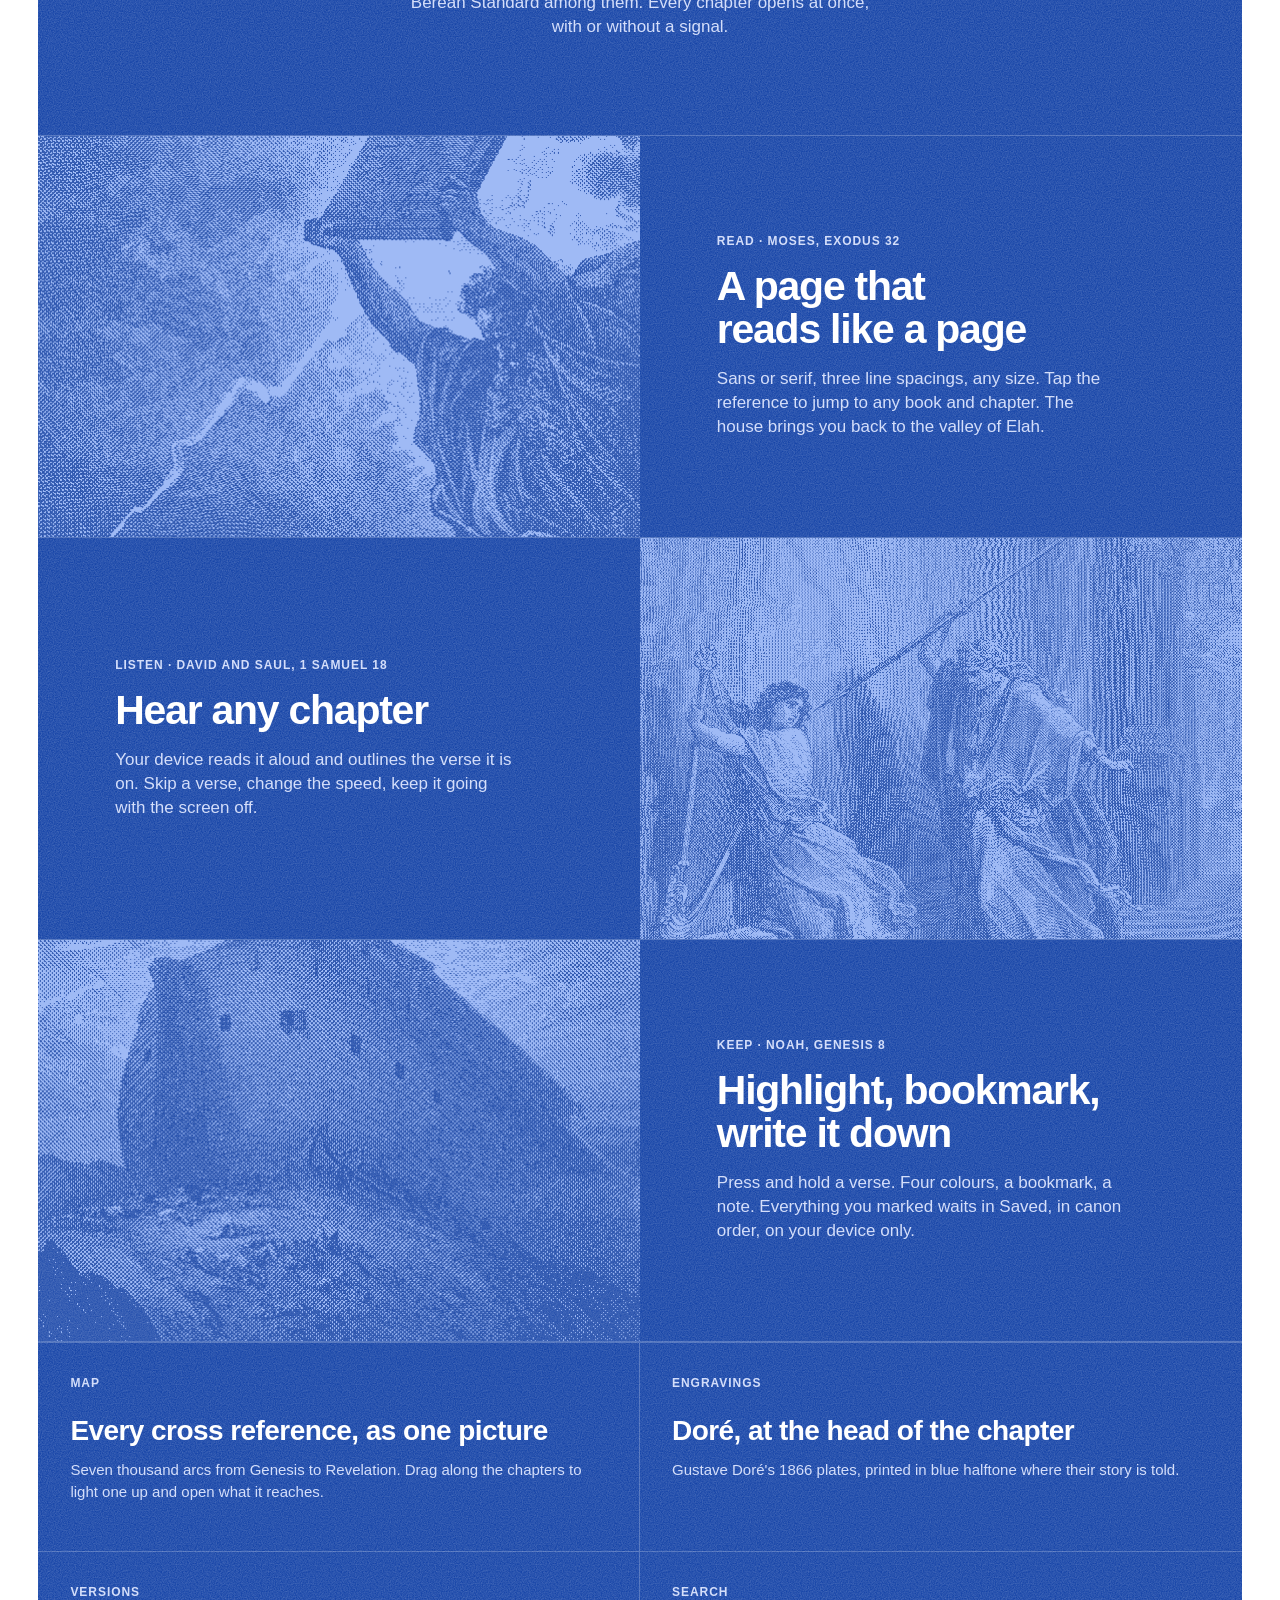
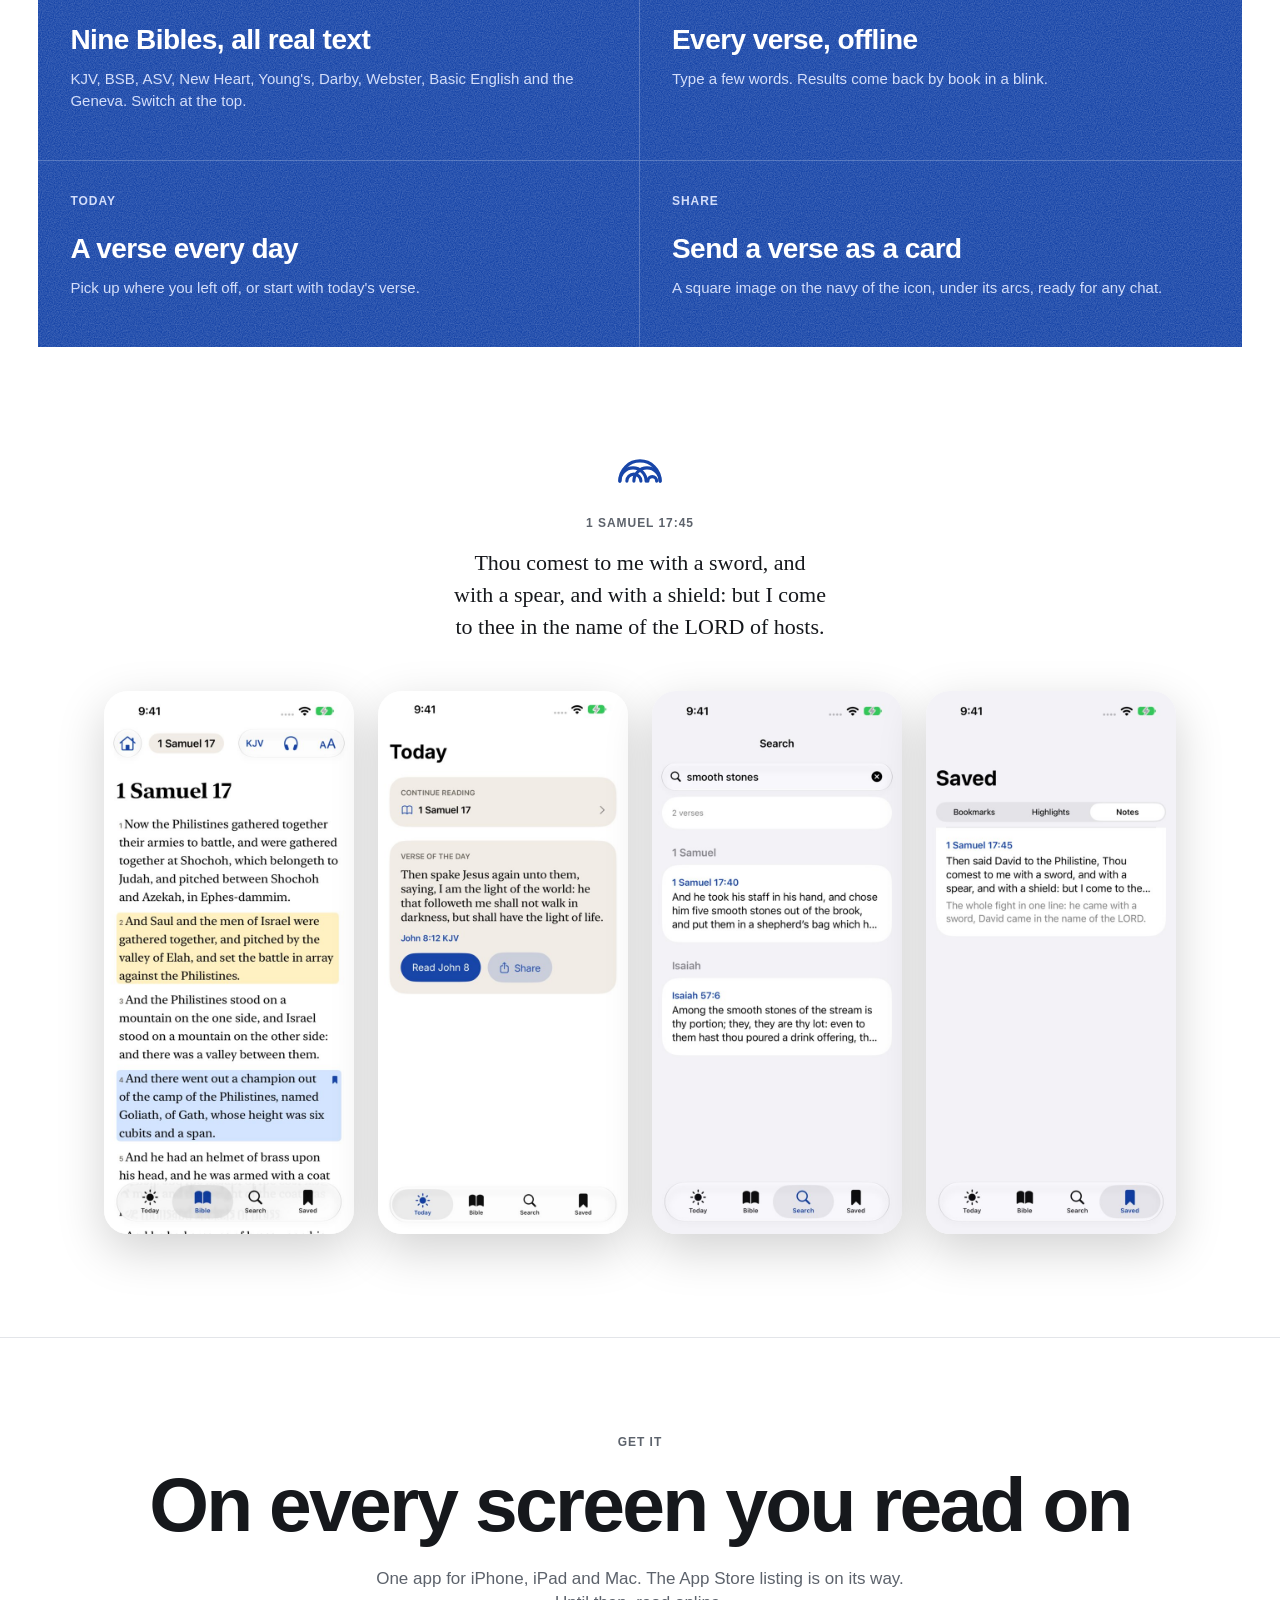
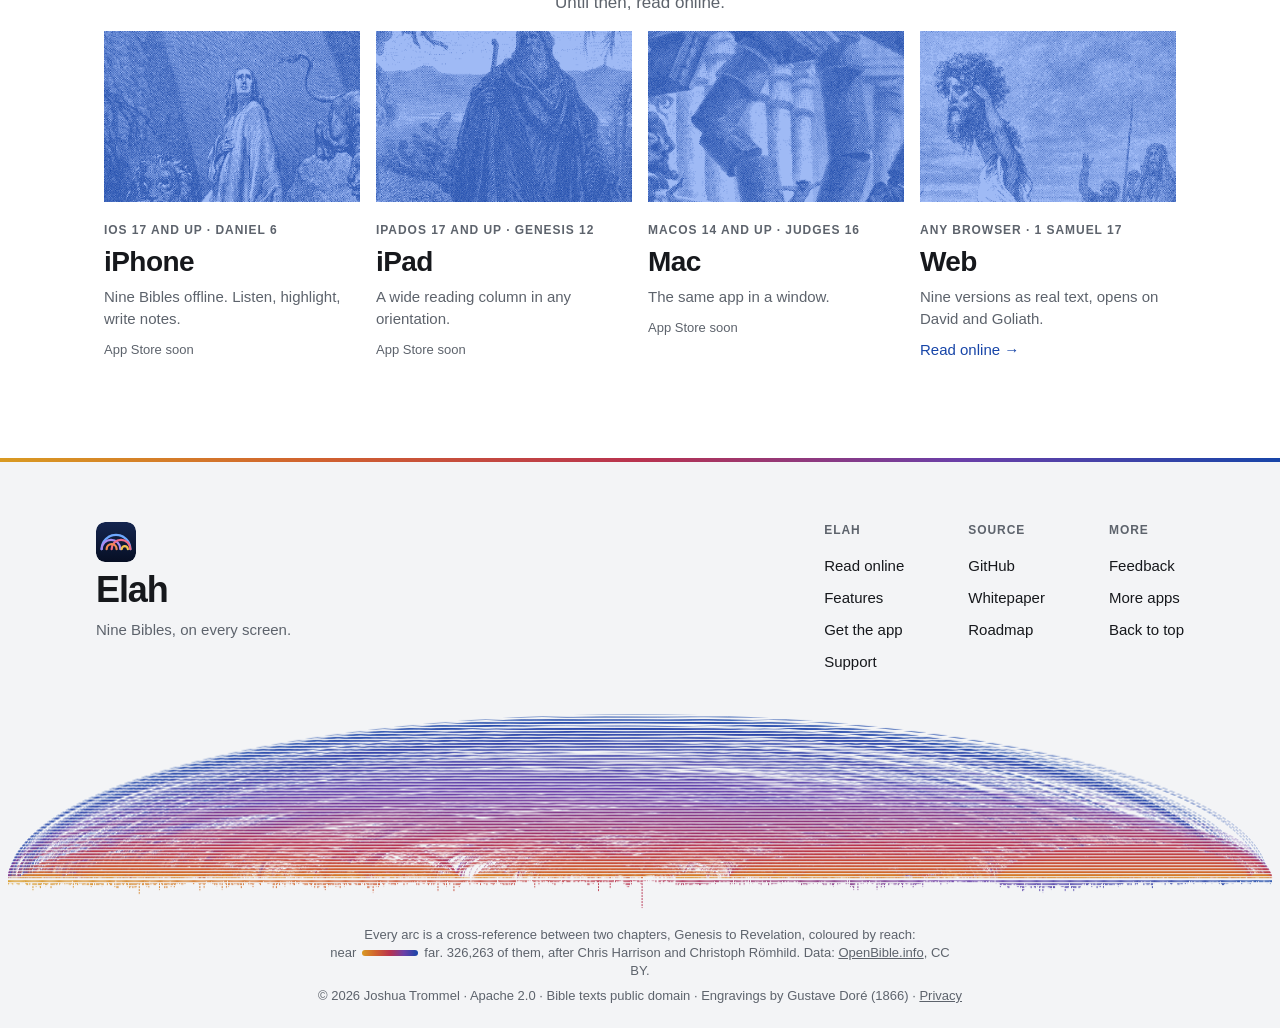
==== commit fef1fd5a: "Share card on the icon's navy with its arcs, Map labels no longer collide, review leftovers One Root" ====
--- a/landing/index.html
+++ b/landing/index.html
@@ -73,7 +73,7 @@
       <article class="cell reveal"><p class="label">Versions</p><h3>Nine Bibles, all real text</h3><p>KJV, BSB, ASV, New Heart, Young's, Darby, Webster, Basic English and the Geneva. Switch at the top.</p></article>
       <article class="cell reveal"><p class="label">Search</p><h3>Every verse, offline</h3><p>Type a few words. Results come back by book in a blink.</p></article>
       <article class="cell reveal"><p class="label">Today</p><h3>A verse every day</h3><p>Pick up where you left off, or start with today's verse.</p></article>
-      <article class="cell reveal"><p class="label">Share</p><h3>Send a verse as a card</h3><p>A square image in the blue of the icon, ready for any chat.</p></article>
+      <article class="cell reveal"><p class="label">Share</p><h3>Send a verse as a card</h3><p>A square image on the navy of the icon, under its arcs, ready for any chat.</p></article>
   </div>
 </section>
 
@@ -125,6 +125,6 @@
 </footer>
 
 <script src="footer-band.js?v=3" defer></script>
-<script src="hero.js?v=5" defer></script>
+<script src="hero.js?v=6" defer></script>
 </body>
 </html>
